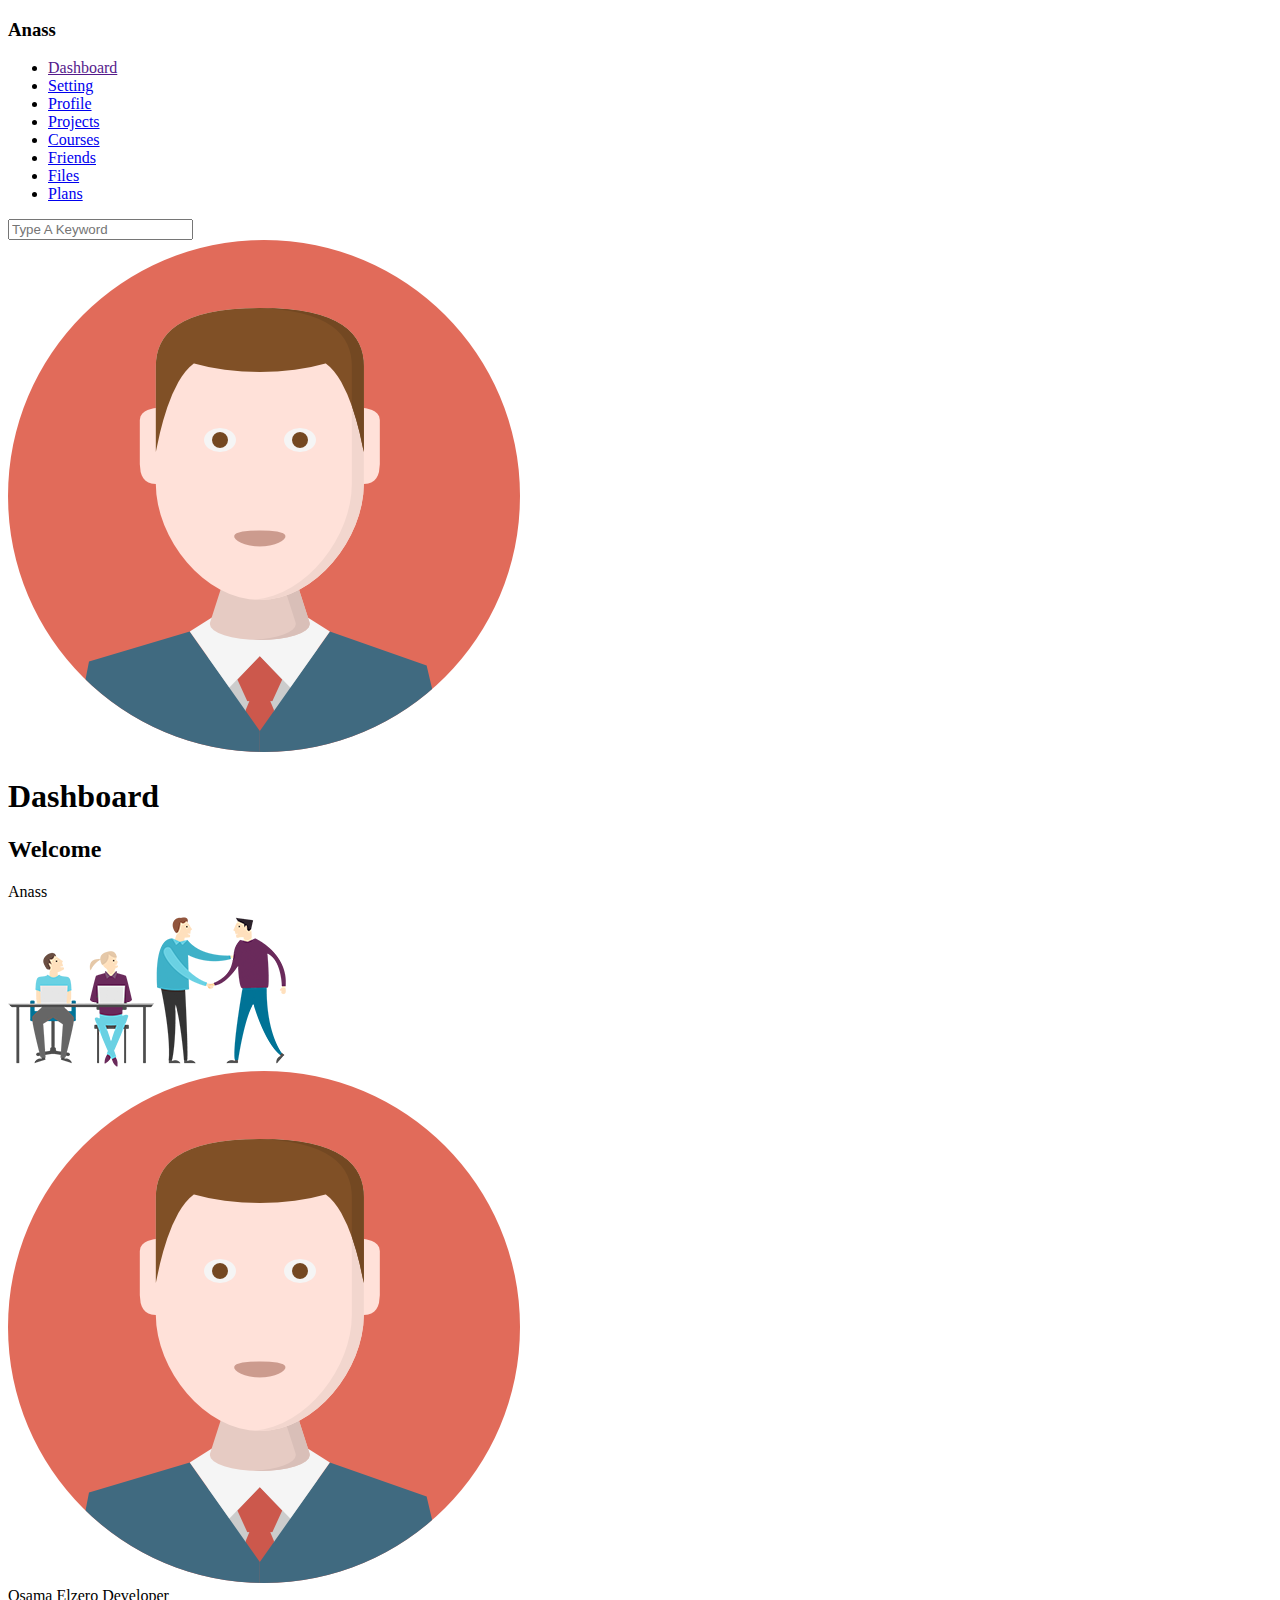
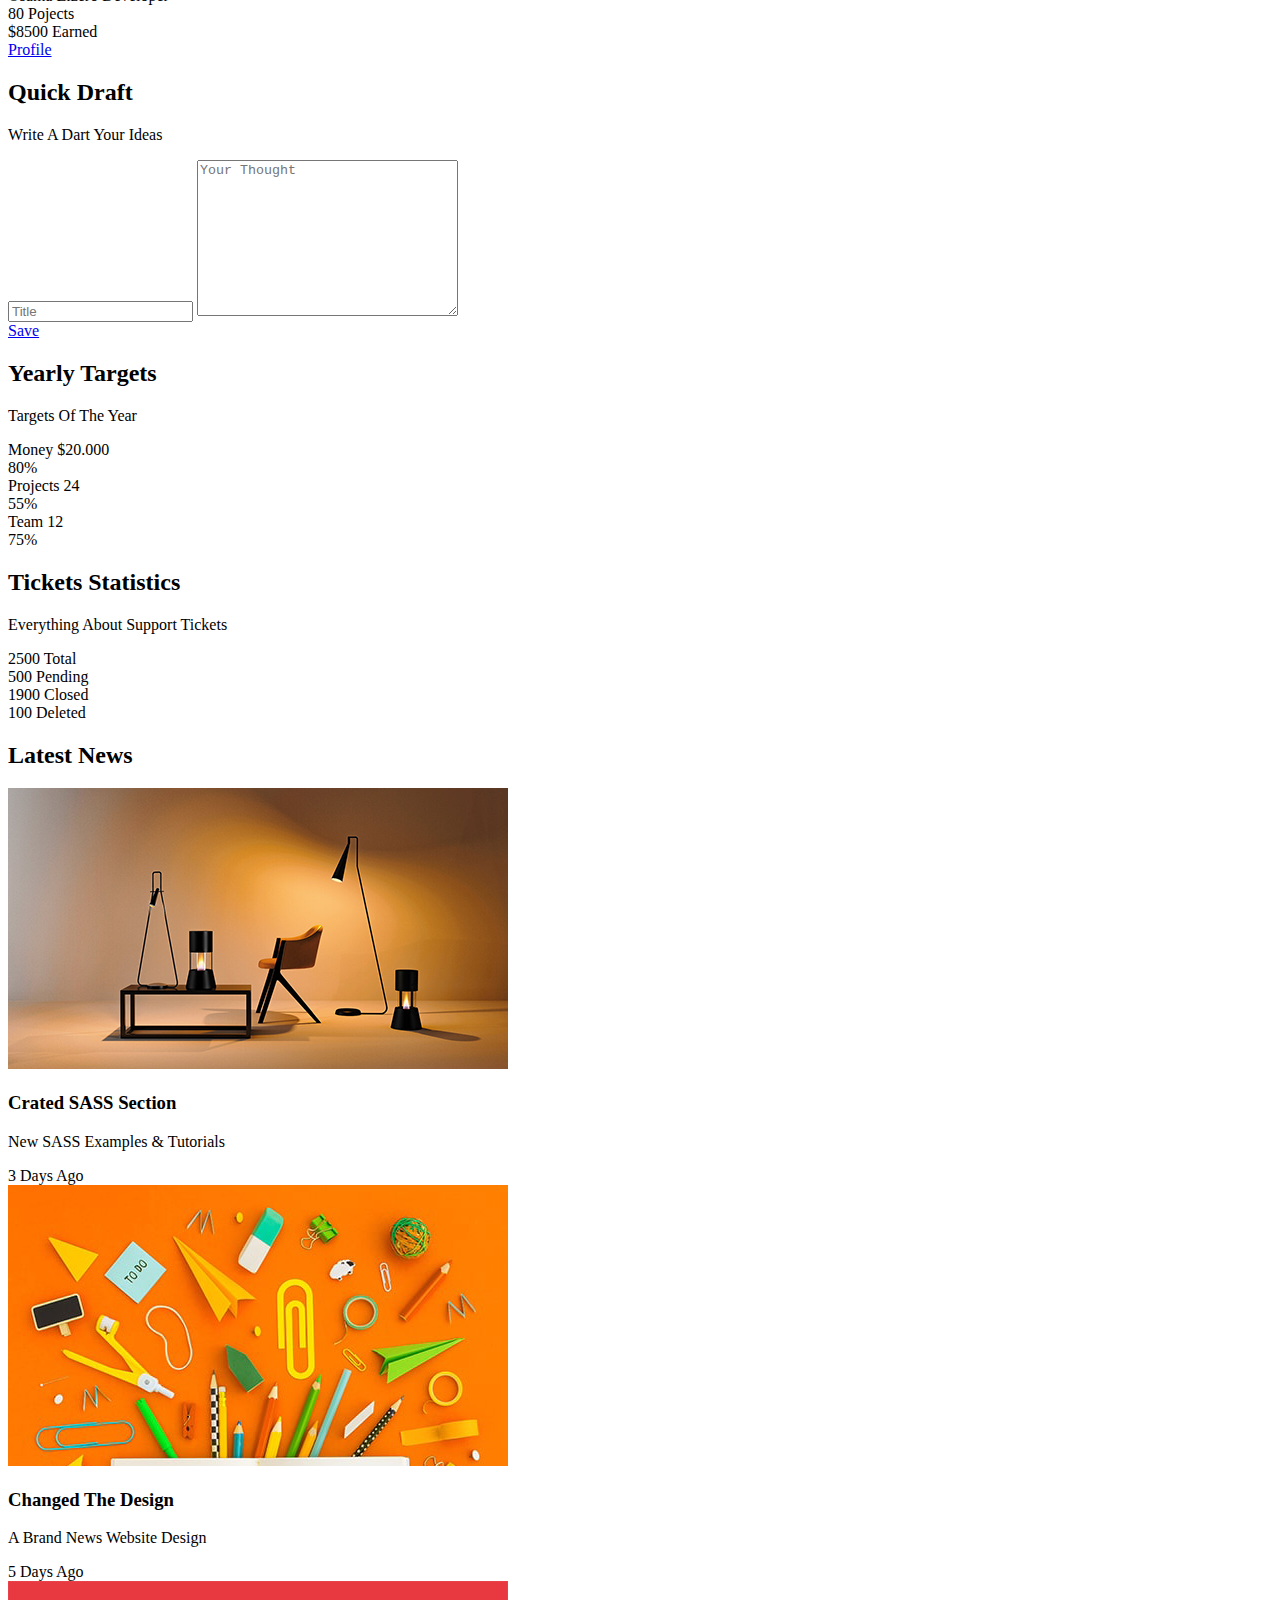
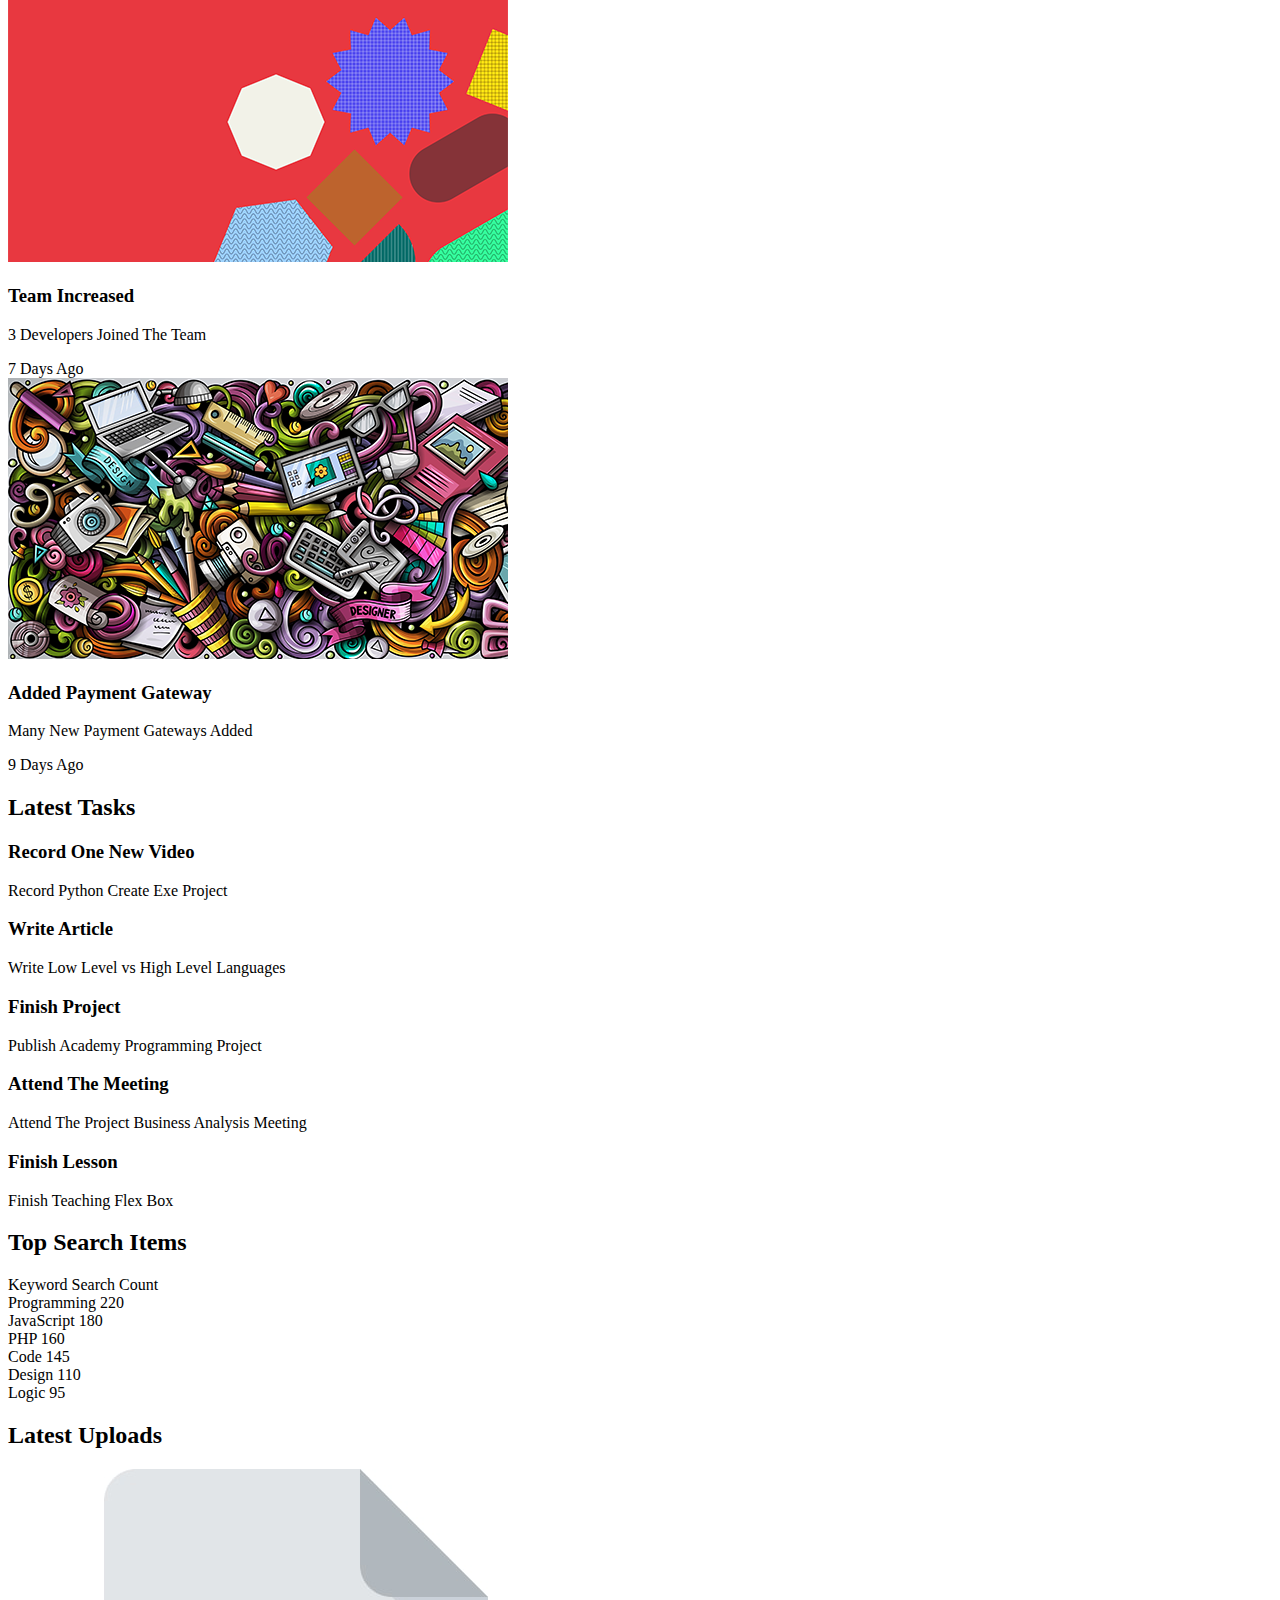
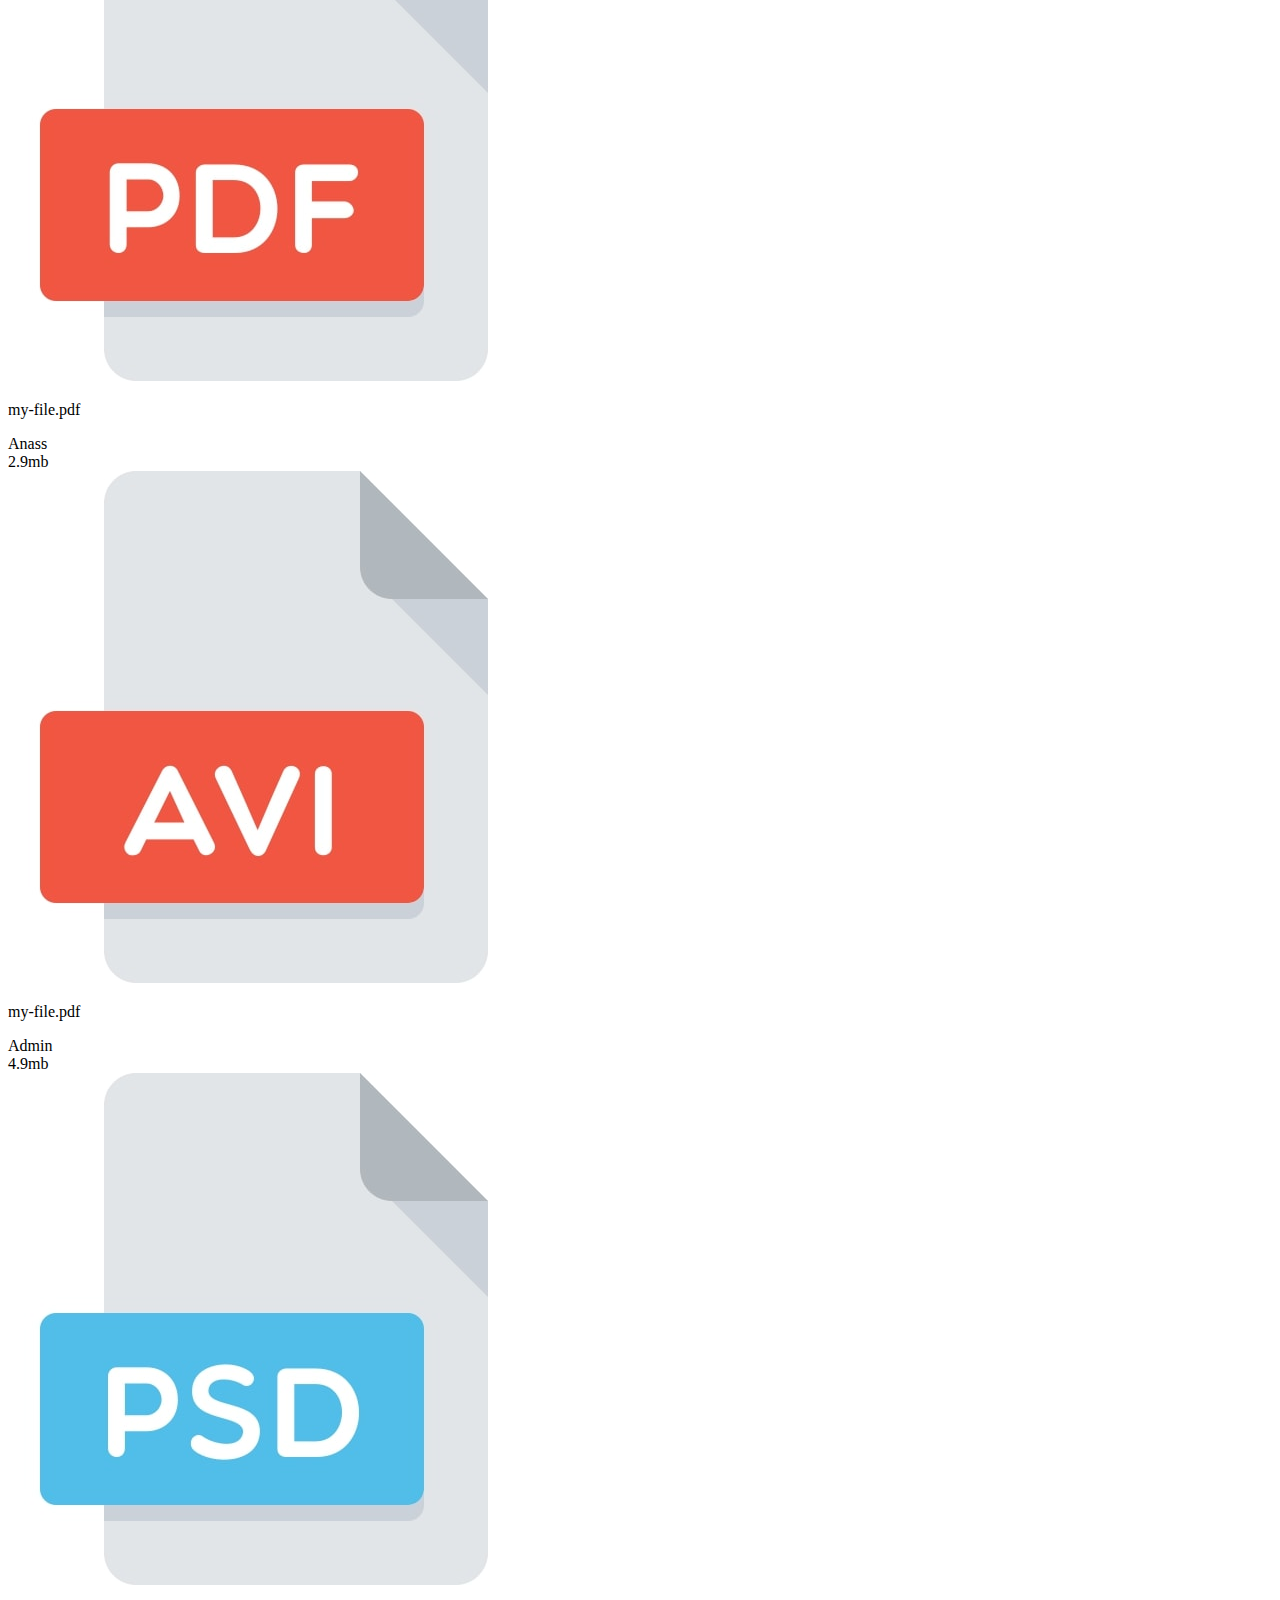
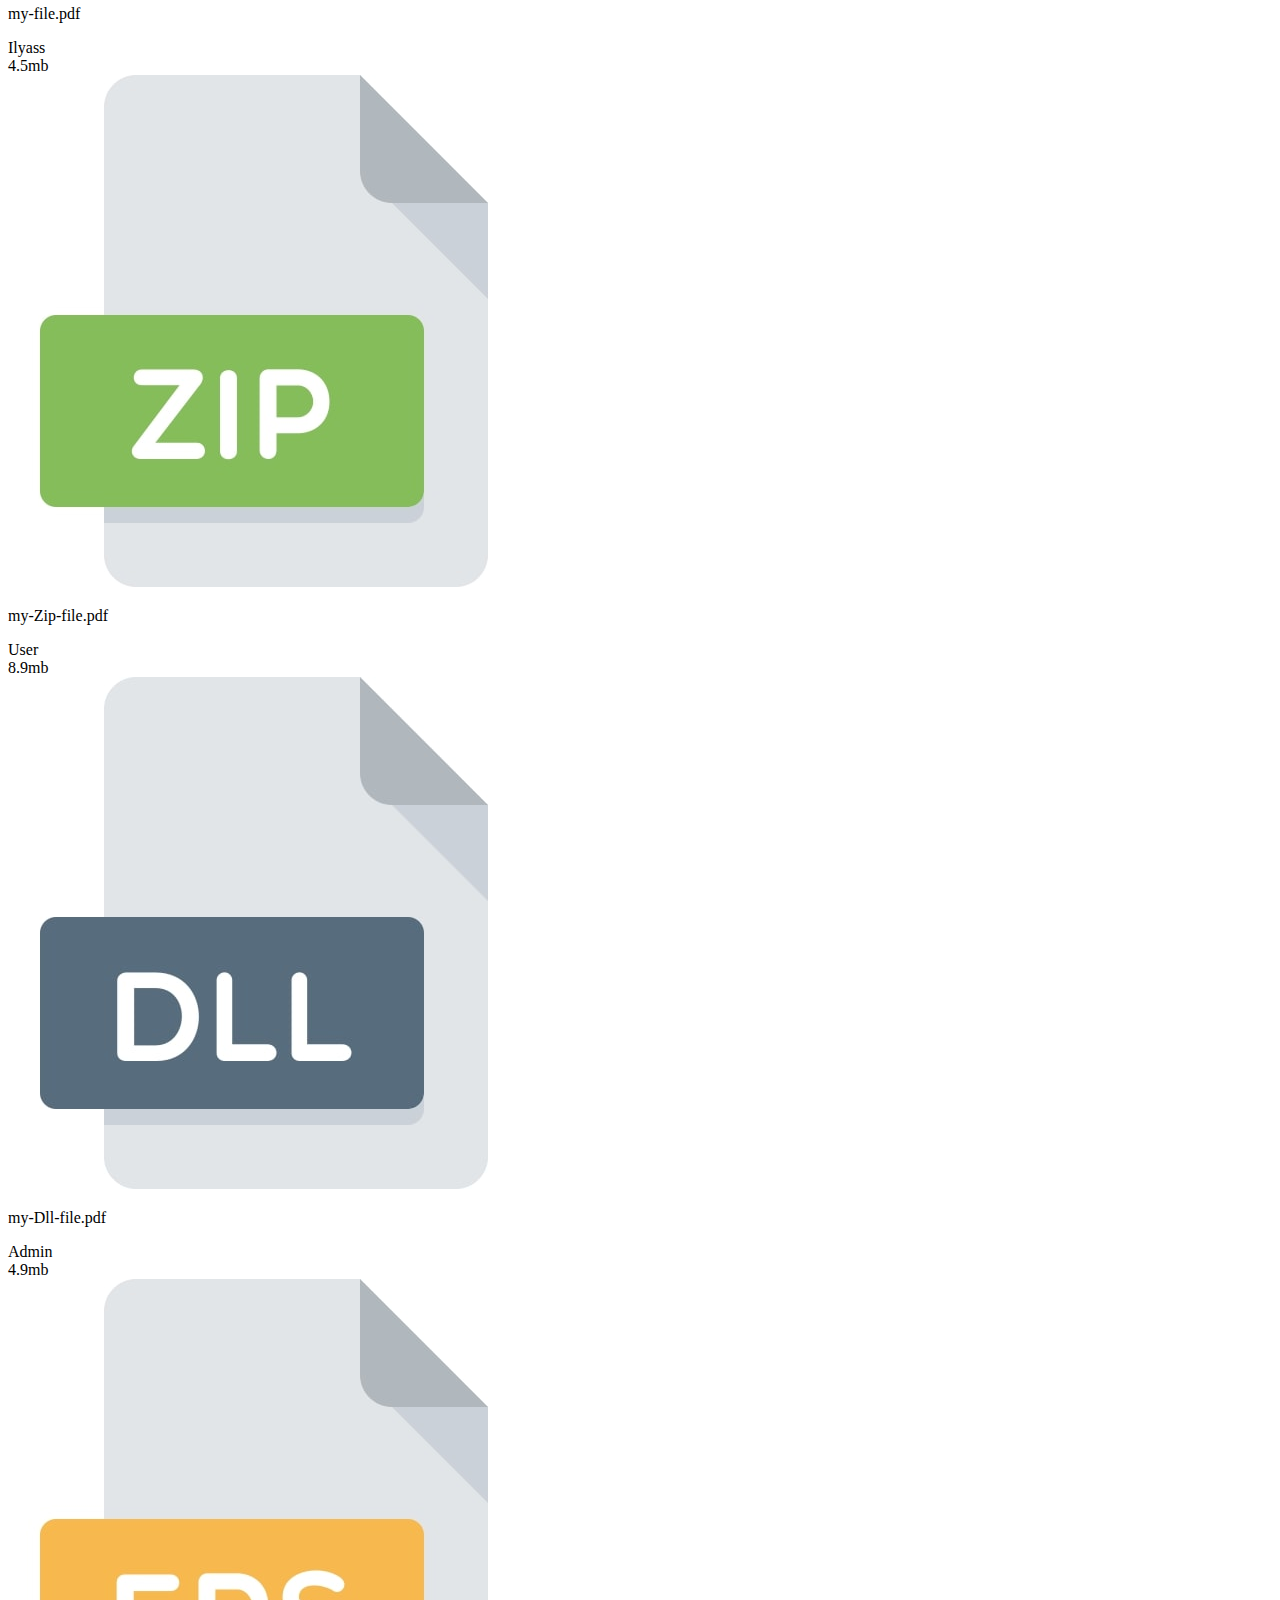
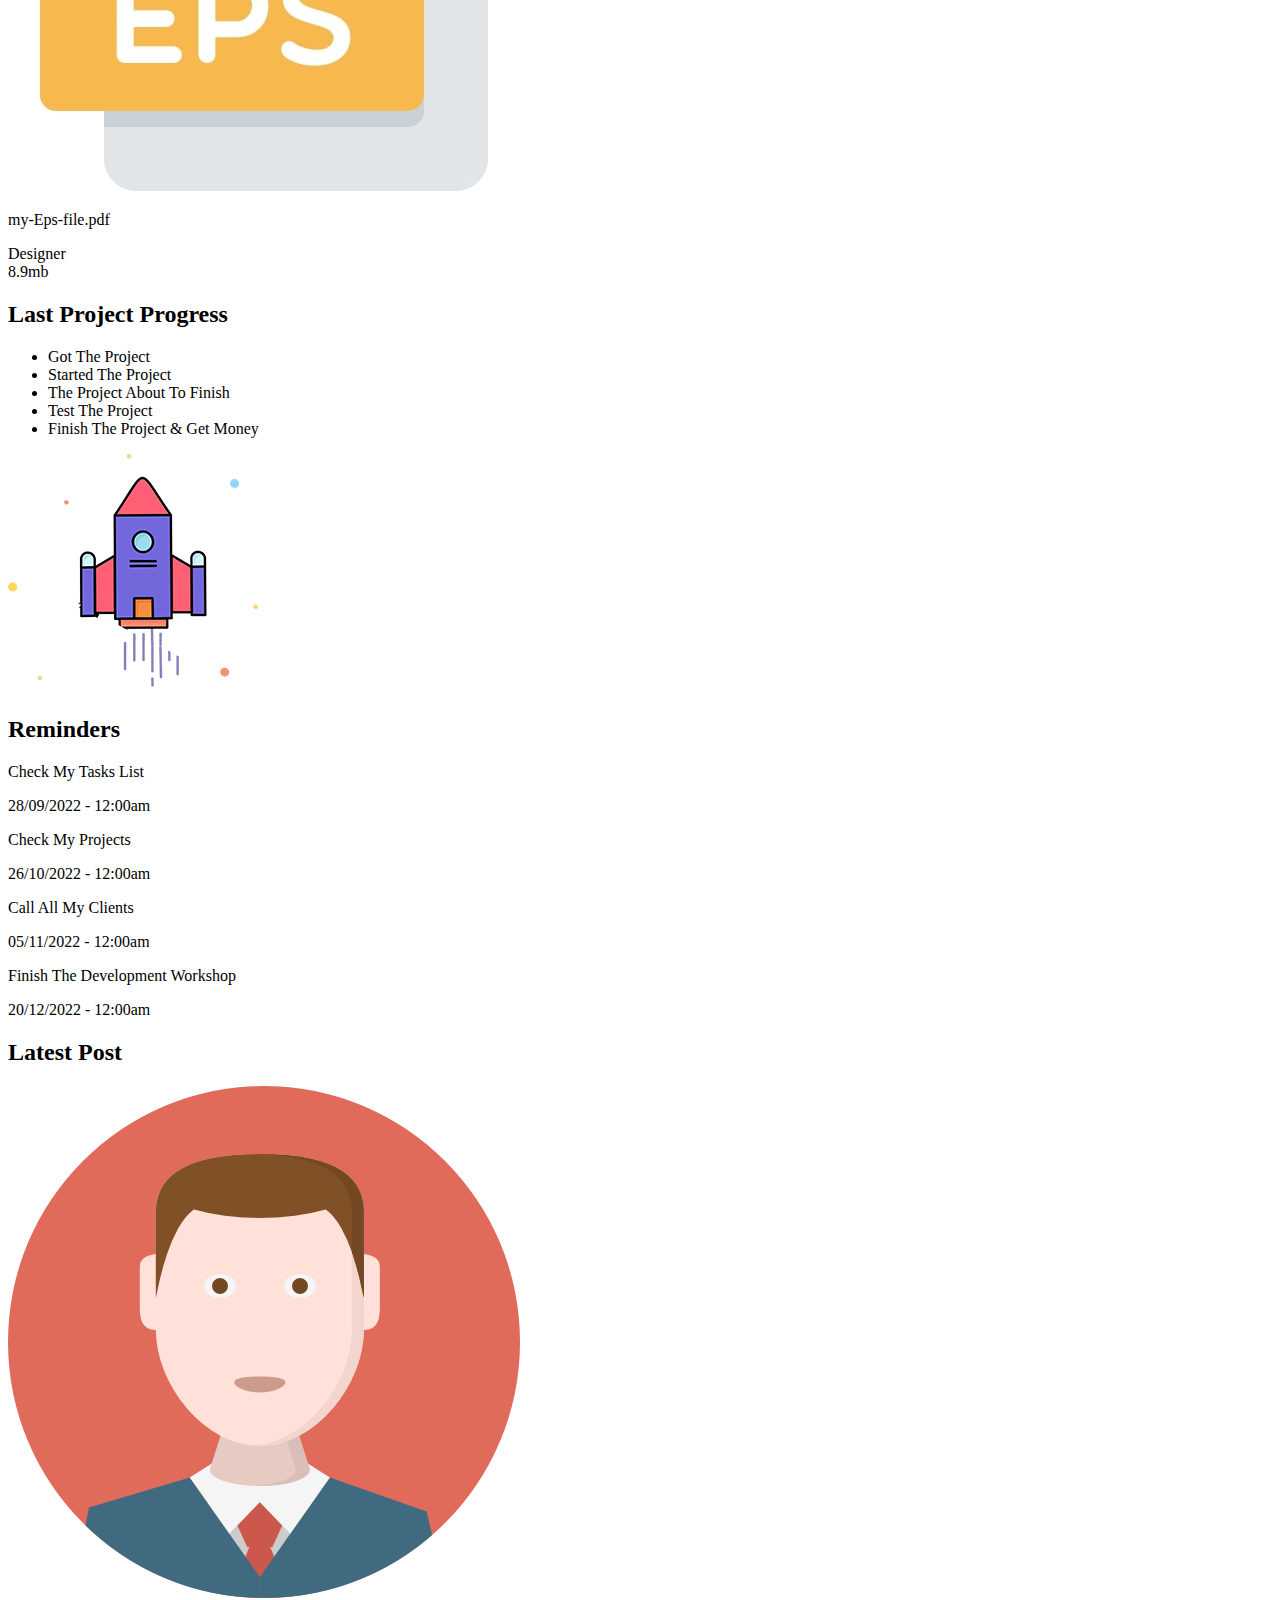
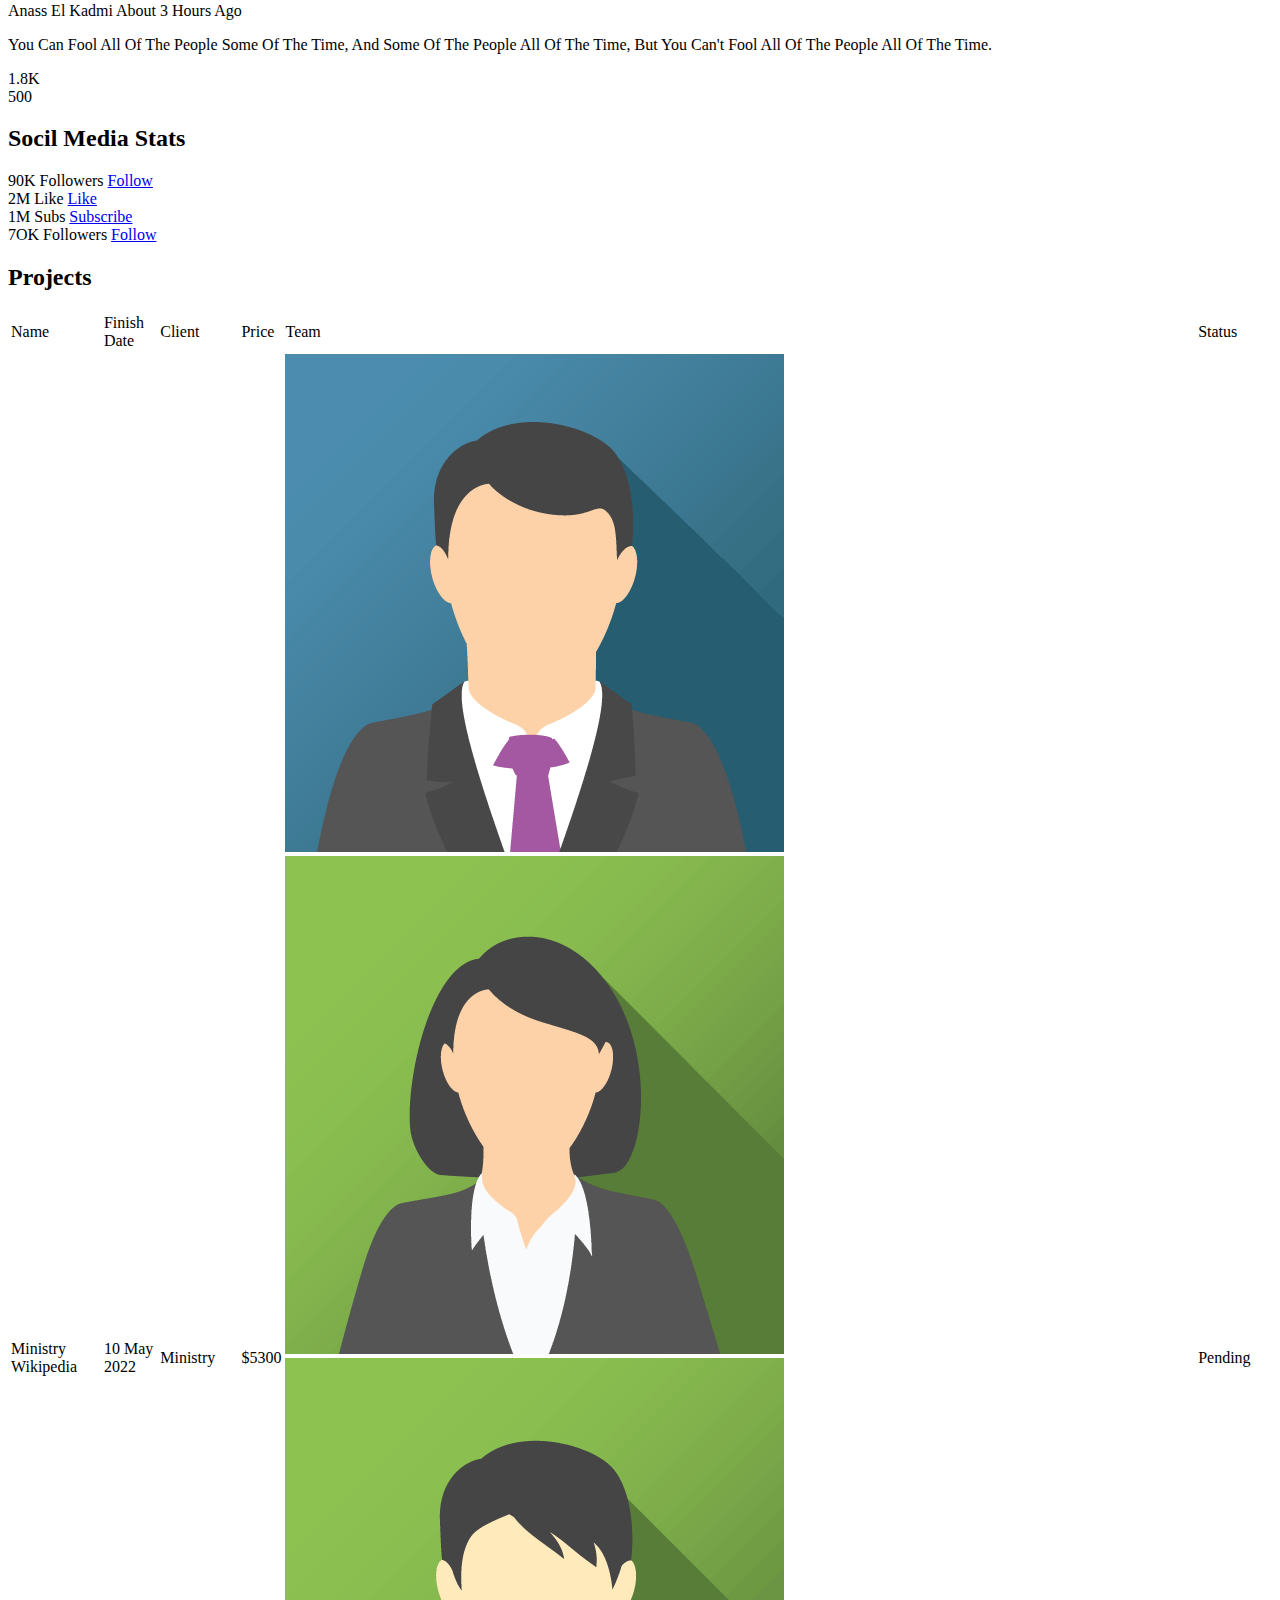
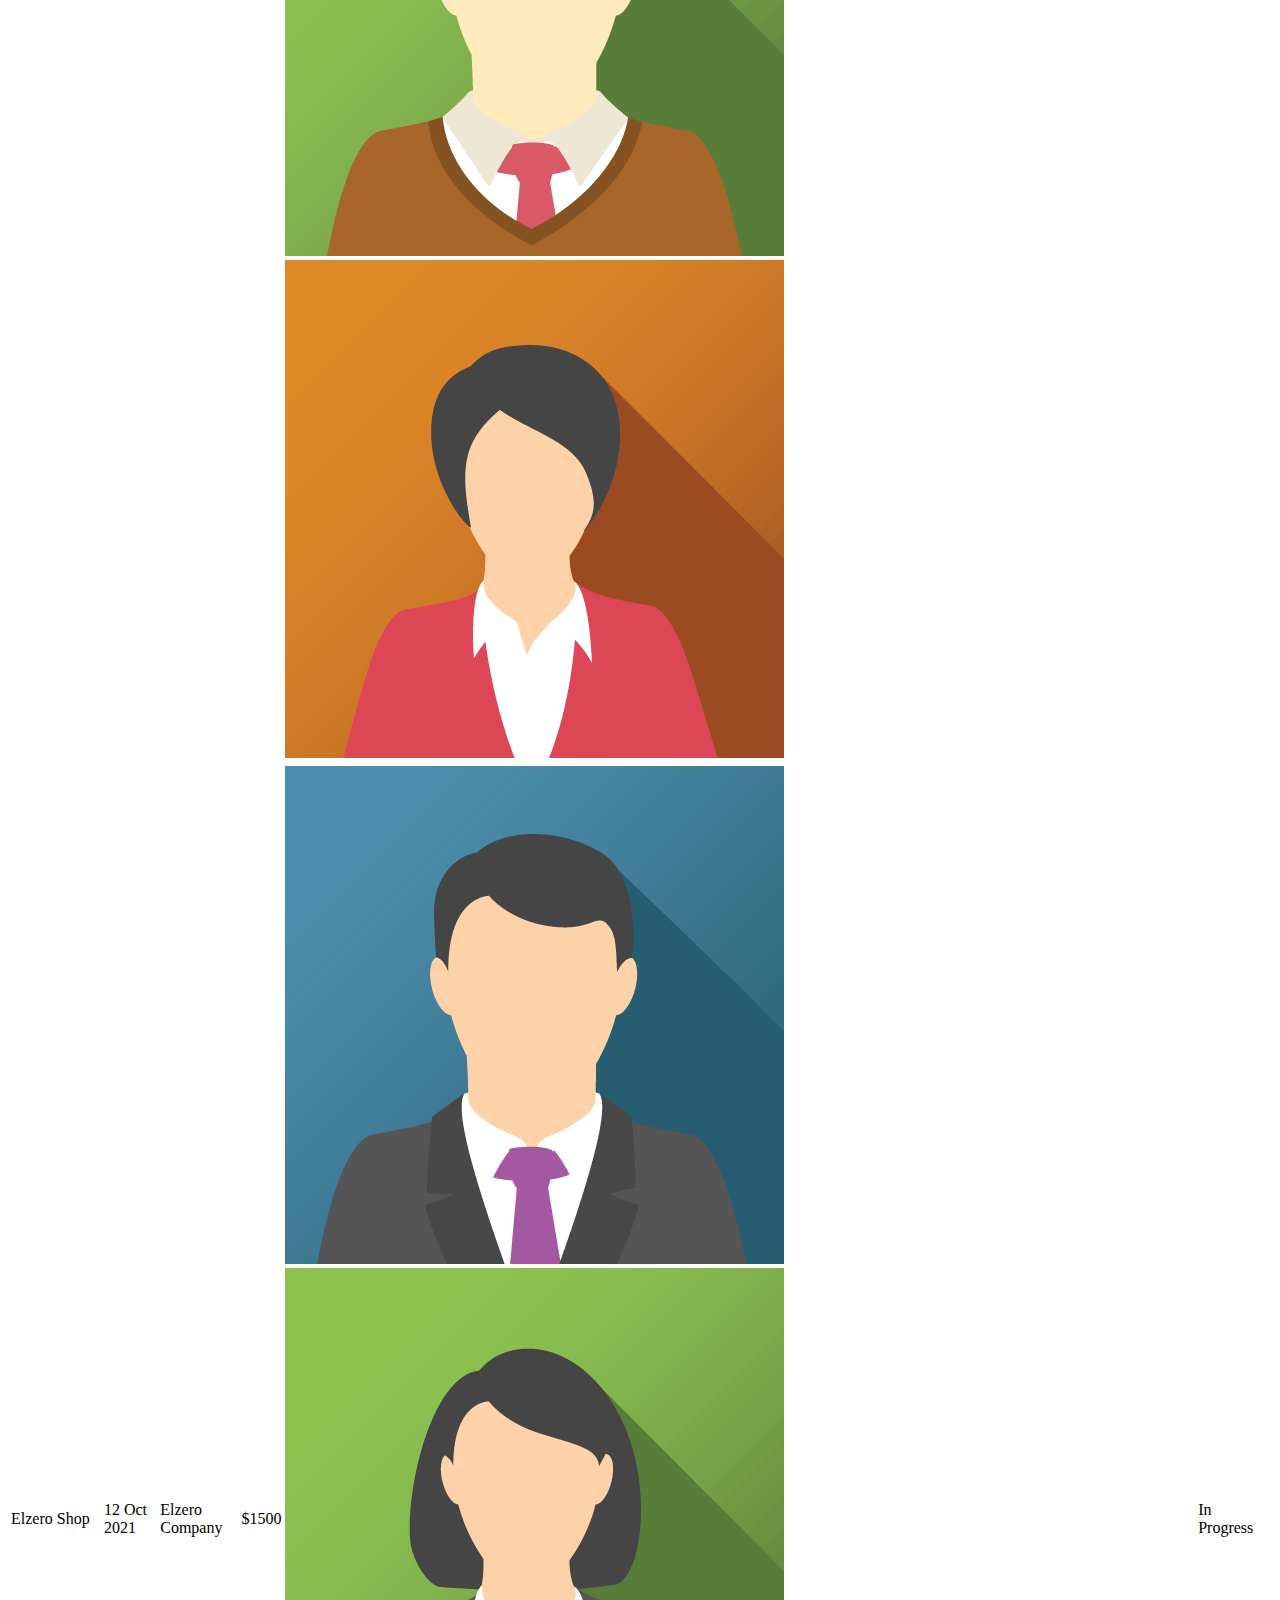
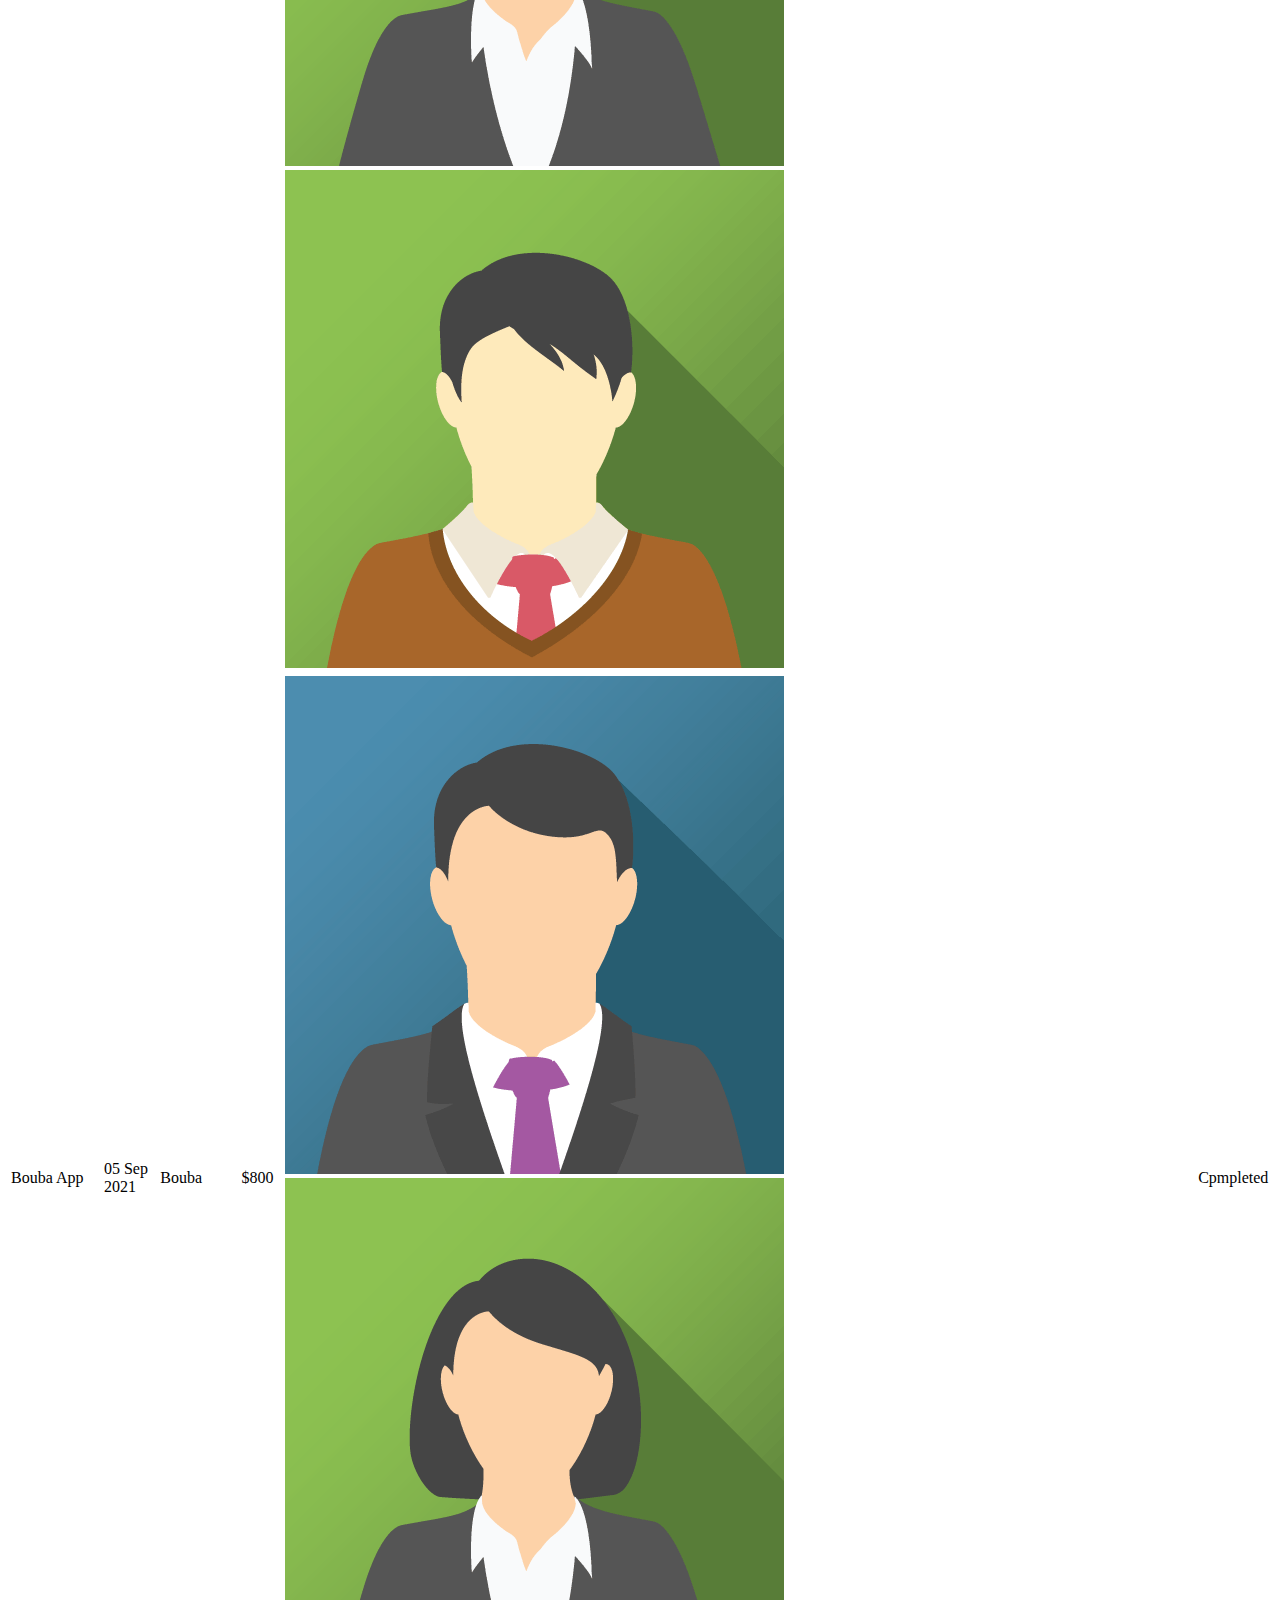
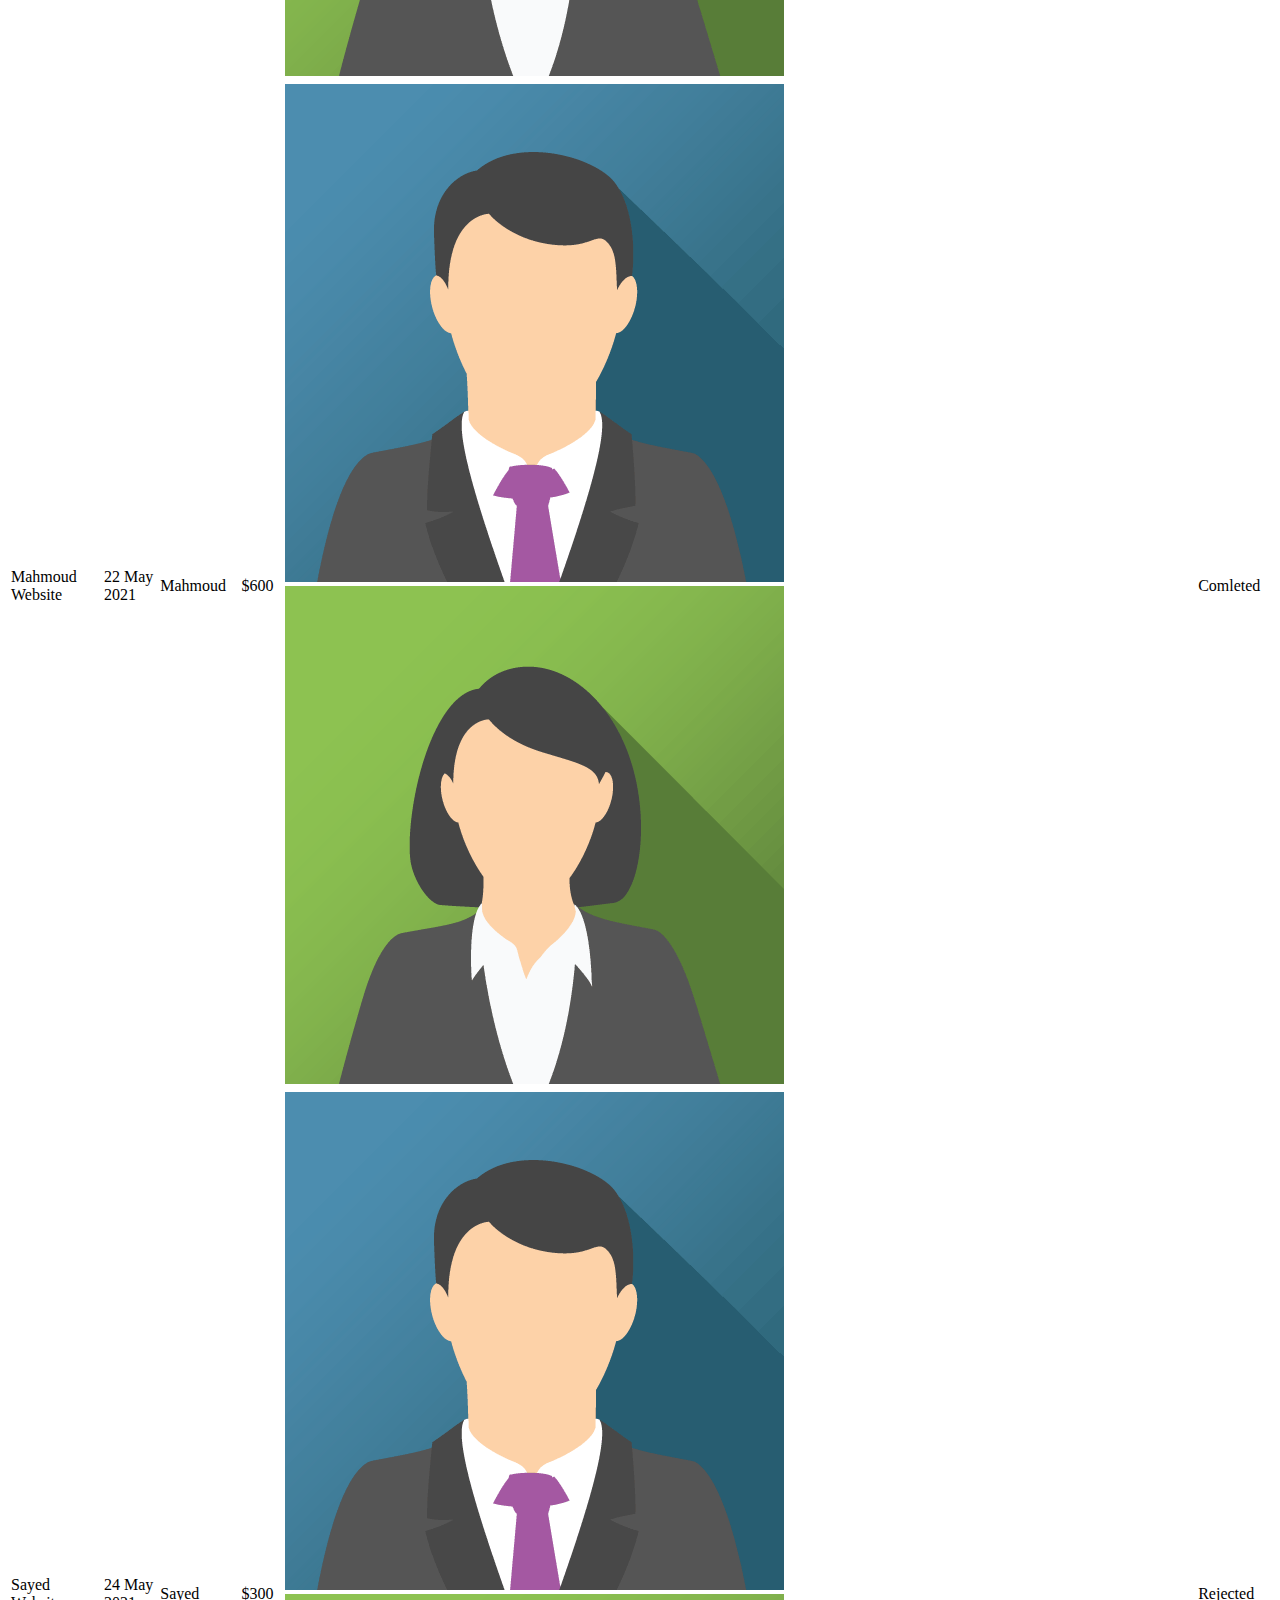
==== index.html @ 444aca98 "Add files via upload" ====
<!DOCTYPE html>
<html lang="en">
<head>
    <meta charset="UTF-8">
    <meta name="viewport" content="width=device-width, initial-scale=1.0">
    <link rel="stylesheet" href="master.css">
    <link rel="stylesheet" href="framework.css">
    <link rel="stylesheet" href="all.min.css"> 
     <!-- Google Fonts -->
     <link rel="preconnect" href="https://fonts.googleapis.com" />
     <link rel="preconnect" href="https://fonts.gstatic.com" crossorigin />
     <link href="https://fonts.googleapis.com/css2?family=Cairo:wght@300;400;700&#038;display=swap" rel="stylesheet" />
    <title>Dashboard</title>
</head>
<body>
  <div class="page">
    <div class="sidebar">
        <h3>Anass</h3>
        <ul>
            <li>
                <a class="active" href="">
                    <i class="  fa-regular fa-chart-bar fa-fw"></i>
                    <span>Dashboard</span>
                </a>
            </li>
            <li> 
                <a href="setting.html"><i class="fa-solid fa-gear fa-fw"></i>
                    <SPan>Setting</SPan>
                </a>
            </li>
            <li>
                <a href="profile.html">
                    <i class="fa-regular fa-user fa-fw"></i>
                    <span>Profile</span>
                </a></li>
            <li>
                <a href="projects.html">
                    <i class="fa-solid fa-diagram-project fa-fw"></i>
                    <span>Projects</span>
                </a></li>
            <li>
                <a href="courses.html">
                    <i class="fa-solid fa-graduation-cap fa-fw"></i>
                    <span>Courses</span>
                </a></li>
            <li>
                <a href="friends.html">
                    <i class="fa-regular fa-circle-user fa-fw"></i>
                    <span>Friends</span>
                </a></li>
            <li>
                <a href="files.html">
                    <i class="fa-regular fa-file fa-fw"></i>
                    <span>Files</span>
                </a></li>
            <li>
                <a href="plans.html">
                    <i class="fa-regular fa-credit-card fa-fw"></i>
                    <span>Plans</span>
                </a></li>
        </ul>
    </div>
    <div class="content">
        <!-- start head -->
        <div class="head">
        <div class="searchs ">
            <i class="fa-solid fa-magnifying-glass"></i>            <input type="text" placeholder="Type A Keyword" name="" id="">
        </div>
          <div class="icons">
            <span class="notification">
                <i class="fa-regular fa-bell"></i>  
            </span>
          
                <img src="/image/avatar.png" alt="">
          </div>
            </div>
        <!-- end head -->
        <h1>Dashboard</h1>
        <div class="wrapper">
            <!-- start welcome -->
            <div class="welcome">
                <div class="intro">
                    <div class="wc">
                        <h2>Welcome</h2>
                        <p>Anass</p>
                    </div>
                    <img src="../image/welcome.png" alt="">
                </div>
                <img class="ava" src="../image/avatar.png" alt="">
                <div class="body">
                    <div>Osama Elzero 
                        <span>Developer</span>
                     </div>
                     <div>80 
                        <span>Pojects</span>
                     </div>
                     <div>$8500
                        <span>Earned</span>
                     </div>
                </div>
                <a href="#">Profile</a>
            </div>
            <!-- end welcome -->
            <!-- start quick draft -->
              <div class="quick"> 
                <h2>Quick Draft</h2>
                <p>Write A  Dart Your Ideas</p>
                <form>
                    <input type="text" placeholder="Title">
                    <textarea name="" id="" cols="30" rows="10" placeholder="Your Thought"></textarea>
                </form>
                <a href="#">Save</a>
           </div>
            <!-- end quick draft -->
            <!-- start yearly target -->
             <div class="yearly">
                <h2>Yearly Targets</h2>
                <p>Targets Of The Year</p>
                <div class="target">
                    <div class="icon one">
                        <i class="fa-solid fa-dollar-sign fa-lg c-blue"></i>
                    </div>
                    <div class="details">
                        <span class="un">Money</span>
                        <span class="d">$20.000</span>
                        <div class="progress blue">
                         <span style="width:80%;">
                            <span class="ei">80%</span>
                         </span>
                        </div>
                    </div>
                </div>
                <div class="target">
                    <div class="icon two">
                        <i class="fa-solid fa-code fa-lg c-orange"></i>                    </div>
                    <div class="details">
                        <span class="un">Projects</span>
                        <span class="d"> 24</span>
                        <div class="progress orange">
                         <span  style="width:55%;">
                            <span class="ei">55%</span>
                         </span>
                        </div>
                    </div>
                </div>
                <div class="target">
                    <div class="icon three">
                        <i class="fa-solid fa-user fa-lg c-green"></i></div>
                    <div class="details">
                        <span class="un">Team</span>
                        <span class="d">12</span>
                        <div class="progress green">
                         <span style="width:75%;">
                            <span class="ei">75%</span>
                         </span>
                        </div>
                    </div>
                
                </div>
            </div>
                <!-- end quick draft -->
            <!-- start staistic -->
             <div class="statistics">
                <h2>Tickets Statistics</h2>
                <p>Everything About Support Tickets</p>
                <div class="container">
                    <div class="box">
                        <i class="fa-regular fa-rectangle-list fa-2x mb-10 c-orange"></i>
                        <span>2500</span>
                        Total
                    </div>
                    <div class="box">
                        <i class="fa-solid fa-spinner fa-2x mb-10 c-blue"></i>
                         <span>500</span>
                        Pending
                    </div>
                    <div class="box">
                        <i class="fa-regular fa-circle-check fa-2x mb-10 c-green"></i>                        
                         <span>1900</span>
                        Closed
                    </div> 
                    <div class="box">
                        <i class="fa-regular fa-rectangle-xmark fa-2x mb-10 c-red"></i>
                         <span>100</span>
                        Deleted
                    </div>              
                 </div>
            </div>
            <!-- end staistic -->
             <div class="news">
             <h2>Latest News</h2>
             <div class="row">
                <img src="../image/news-01.png" alt="">
                <div class="info">
                    <h3>Crated SASS Section</h3>
                    <p>New SASS Examples & Tutorials</p>
                </div>
                <div class="days">
                    3 Days Ago
                </div>
             </div>
             <div class="row">
                <img src="../image/news-02.png" alt="">
                <div class="info">
                    <h3>Changed  The Design</h3>
                    <p>A Brand News Website Design</p>
                </div>
                <div class="days">
                    5 Days Ago
                </div>
             </div>
             <div class="row">
                <img src="../image/news-03.png" alt="">
                <div class="info">
                    <h3>Team Increased</h3>
                    <p>3 Developers Joined The Team</p>
                </div>
                <div class="days">
                    7 Days Ago
                </div>
             </div>
             <div class="row">
                <img src="../image/news-04.png" alt="">
                <div class="info">
                    <h3>Added Payment Gateway</h3>
                    <p>Many New Payment Gateways Added</p>
                </div>
                <div class="days">
                    9 Days Ago
                </div>
             </div>
            </div> 
            <div class="tasks">
                <h2>Latest Tasks</h2>
                <div class="task">
                    <div class="info">
                        <h3>Record One New Video</h3>
                        <p>Record Python Create Exe Project</p>
                    </div>
                    <i class="fa-regular fa-trash-can delete"></i>
                </div>
                <div class="task">
                    <div class="info">
                        <h3>Write Article</h3>
                        <p>Write Low Level vs High Level Languages</p>
                    </div>
                    <i class="fa-regular fa-trash-can delete"></i>
                </div>
                <div class="task">
                    <div class="info">
                        <h3>Finish Project</h3>
                        <p>Publish Academy Programming Project</p>
                    </div>
                    <i class="fa-regular fa-trash-can delete"></i>
                </div>
                <div class="task done">
                    <div class="info">
                        <h3>Attend The Meeting  </h3>
                        <p>Attend The Project Business Analysis Meeting</p>
                    </div>
                    <i class="fa-regular fa-trash-can delete"></i>
                </div>
                <div class="task">
                    <div class="info">
                        <h3>Finish Lesson</h3>
                        <p>Finish Teaching Flex Box</p>
                    </div>
                    <i class="fa-regular fa-trash-can delete"></i>
                </div>
            </div>  
            <div class="search">
                <h2>Top Search Items</h2>
                <div class="itme  key">
                     <span>Keyword</span>
                     <span>Search Count</span>
                </div>
                <div class="itme  ">
                    <span>Programming</span>
                    <span class="number">220 </span>
               </div>
               <div class="itme  ">
                <span>JavaScript</span>
                <span class="number">180 </span>
            </div>
              <div class="itme  ">
                <span>PHP</span>
                <span class="number">160 </span>
            </div>
       <div class="itme  ">
        <span>Code</span>
        <span class="number">145 </span>
   </div>
   <div class="itme  ">
    <span>Design</span>
    <span class="number">110</span>
</div>
<div class="itme  ">
    <span>Logic</span>
    <span class="number">95</span>
</div>
            </div> 
            <div class="uploads">
                <h2>Latest Uploads</h2>
                <div class="child">
                    <div class="info">
                        <img src="../image/pdf.jpg" alt="">
                        <div class="details">
                            <p>my-file.pdf</p>
                            <span>Anass</span>
                        </div>
                    </div>
                    <div class="mb">
                        <span>2.9mb</span>
                    </div>
                </div>
                <div class="child">
                    <div class="info">
                        <img src="../image/avi.jpg" alt="">
                        <div class="details">
                            <p>my-file.pdf</p>
                            <span>Admin</span>
                        </div>
                    </div>
                    <div class="mb">
                        <span>4.9mb</span>
                    </div>
                </div>
                <div class="child">
                    <div class="info">
                        <img src="../image/psd.jpg" alt="">
                        <div class="details">
                            <p>my-file.pdf</p>
                            <span>Ilyass</span>
                        </div>
                    </div>
                    <div class="mb">
                        <span>4.5mb</span>
                    </div>
                </div>
                <div class="child">
                    <div class="info">
                        <img src="../image/zip.jpg" alt="">
                        <div class="details">
                            <p>my-Zip-file.pdf</p>
                            <span>User</span>
                        </div>
                    </div>
                    <div class="mb">
                        <span>8.9mb</span>
                    </div>
                </div>
                <div class="child">
                    <div class="info">
                        <img src="../image/dll.jpg" alt="">
                        <div class="details">
                            <p>my-Dll-file.pdf</p>
                            <span>Admin</span>
                        </div>
                    </div>
                    <div class="mb">
                        <span>4.9mb</span>
                    </div>
                </div>
                <div class="child">
                    <div class="info">
                        <img src="../image/eps.jpg" alt="">
                        <div class="details">
                            <p>my-Eps-file.pdf</p>
                            <span>Designer</span>
                        </div>
                    </div>
                    <div class="mb">
                        <span>8.9mb</span>
                    </div>
                </div>
            </div>
            <div class="projectpro">
                <h2>Last Project Progress</h2>
                <ul>
                    <li>Got  The Project</li>
                    <li>Started The Project</li>
                    <li>The  Project About To Finish</li>
                    <li class="on-off">Test The Project</li>
                    <li>Finish The Project & Get Money</li>
                </ul>
                <img src="../image/project.png" alt="">
            </div>
            <div class="reminders">
                <h2>Reminders</h2>
                <div class="row  one">
                    <span class="ff"></span>
                    <div class="inf">
                        <p>Check My Tasks List</p>
                        <span>28/09/2022 - 12:00am</span>
                    </div>
                </div>
                <div class="row two">
                    <span  class="ff"></span>
                    <div class="inf">
                        <p>Check My Projects</p>
                        <span>26/10/2022 - 12:00am</span>
                    </div>
                </div>
                <div class="row three">
                    <span  class="ff"></span>
                    <div class="inf">
                        <p>Call All My Clients</p>
                        <span>05/11/2022 - 12:00am</span>
                    </div>
                </div>
                <div class="row four">
                    <span  class="ff"></span>
                    <div class="inf">
                        <p>Finish The Development Workshop</p>
                        <span>20/12/2022 - 12:00am</span>
                    </div>
                </div>
            </div>
            <div class="post">
                <h2>Latest Post</h2>
                <div class="itro">
                    <img src="../image/avatar.png" alt="">
                    <div class="details">
                        <span class="dd">Anass El Kadmi</span>
                        <span>About 3 Hours Ago</span>
                    </div>
                </div>
                <div class="body">
                    <p>You Can Fool All Of The People Some Of The Time, And Some Of The People All Of The Time, But You Can't Fool All Of The People All Of The Time.</p>
                </div>
                <div class="foot">
                    <div class="like">
                        <i class="fa-regular fa-heart"></i>
                        <span>1.8K</span>
                    </div>
                    <div class="comnt">
                        <i class="fa-regular fa-comments"></i>
                        <span>500</span>
                    </div>
                </div>
            </div>
            <div class="social">
                <h2>Socil Media Stats</h2>
                <div class="box one">            
                    <i class="fa-brands fa-twitter fa-2x "></i> 
       
                        <span>90K Followers</span> 
                    <a href="#">Follow</a> 
                    </div>
                    <div class="box two">
                        <i class="fa-brands fa-facebook-f fa-2x "></i>
                         <span>2M Like</span>
                        <a href="#">Like</a>
                    </div>
                    <div class="box three">
                        <i class="fa-brands fa-youtube fa-2x "></i>
                        <span>1M Subs</span>
                        <a href="#">Subscribe</a>
                    </div>
                    <div class="box four">
                        <i class="fa-brands fa-linkedin fa-2x "></i>
                        <span>7OK Followers </span>
                        <a href="#">Follow</a>
                    </div>
            </div>
        </div>
        <div class="project">
            <h2>Projects</h2>
            <div class="table"> 
                <table>             
                    <thead>
                      <tr>
                        <td>Name</td>
                        <td>Finish Date</td>
                        <td>Client</td>
                        <td>Price</td>
                        <td>Team</td>
                        <td>Status</td>
                      </tr>
                    </thead>
                    <tbody>
                        <tr class="one">
                            <td>Ministry Wikipedia</td>
                            <td>10 May 2022</td>
                            <td>Ministry</td>
                            <td>$5300</td>
                            <td>
                                <img src="../image/team-01.png" alt="">
                                <img src="../image/team-02.png" alt="">
                                <img src="../image/team-03.png" alt="">
                                 <img src="../image/team-04.png" alt="">
                            </td>
                            <td> <span>Pending</span></td>
                        </tr>
                        <tr  class="two">
                            <td>Elzero Shop	</td>
                            <td>12 Oct 2021</td>
                            <td>Elzero Company</td>
                            <td>$1500</td>
                            <td>
                                <img src="../image/team-01.png" alt="">
                                <img src="../image/team-02.png" alt="">
                                <img src="../image/team-03.png" alt="">
                            </td>
                            <td><span>In Progress</span></td>
                        </tr>
                        <tr class="three">
                            <td>Bouba App	</td>
                            <td>05 Sep 2021</td>
                            <td>Bouba</td>
                            <td>$800</td>
                            <td>
                                <img src="../image/team-01.png" alt="">
                                <img src="../image/team-02.png" alt="">
                            </td>
                            <td><span>Cpmpleted</span></td>
                        </tr>
                        <tr class="four">
                            <td>Mahmoud Website</td>
                            <td>22 May 2021</td>
                            <td>Mahmoud</td>
                            <td>$600</td>
                            <td>
                                <img src="../image/team-01.png" alt="">
                                 <img src="../image/team-02.png" alt="">
                            </td>
                            <td> <span>Comleted</span></td>
                        </tr>
                        <tr class="five">
                            <td>Sayed Website	</td>
                            <td>24 May 2021</td>
                            <td>Sayed</td>
                            <td>$300</td>
                            <td>
                                <img src="../image/team-01.png" alt="">
                                <img src="../image/team-02.png" alt="">
                            </td>
                            <td><span>Rejected</span></td>
                        </tr>
                        <tr class="six">
                            <td>Arena Application</td>
                            <td>01 Mar 2021</td>
                            <td>Arena Company</td>
                            <td>$2600</td>
                            <td>
                                <img src="../image/team-01.png" alt="">
                                <img src="../image/team-02.png" alt="">
                                <img src="../image/team-03.png" alt="">
                                <img src="../image/team-05.png" alt="">
                            </td>
                            <td><span>Completed</span></td>
                        </tr>
                    </tbody>
                </table>  
            </div>
        </div>
</div>
</div>
</body>
</html>
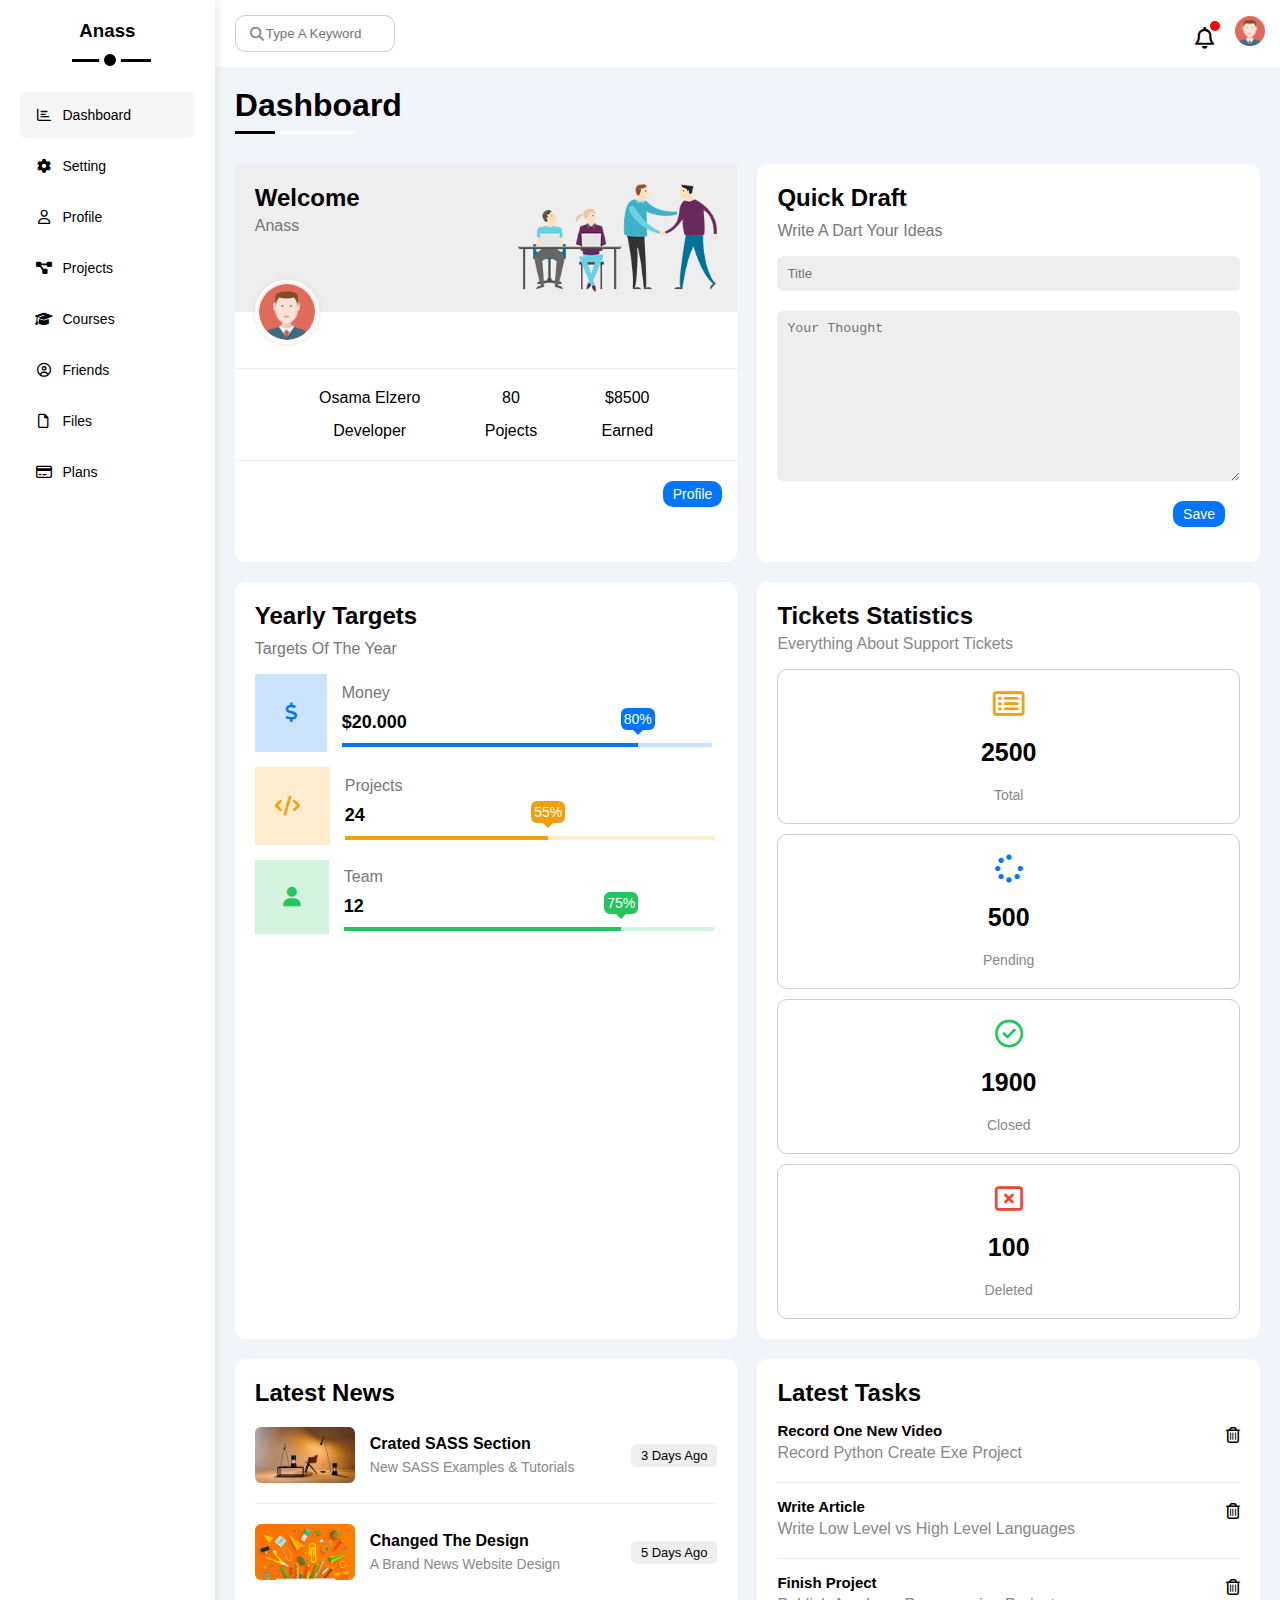
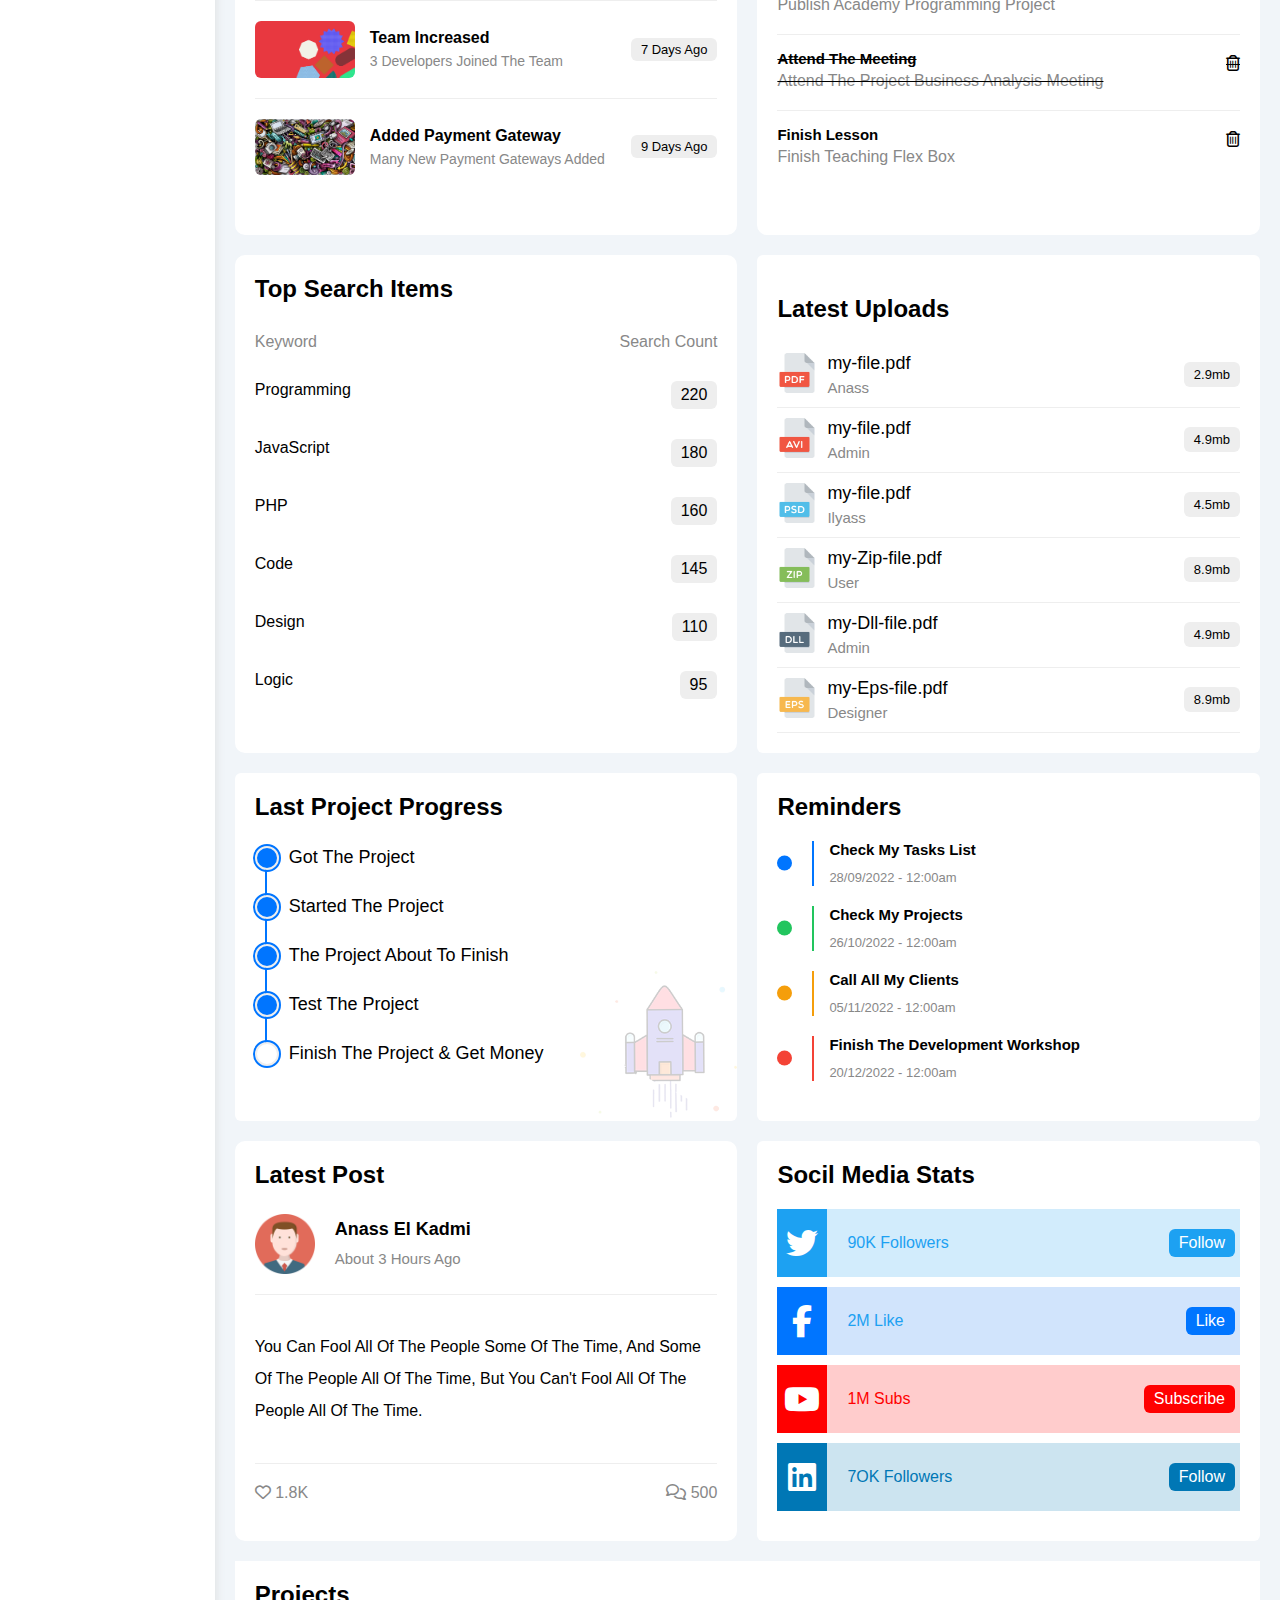
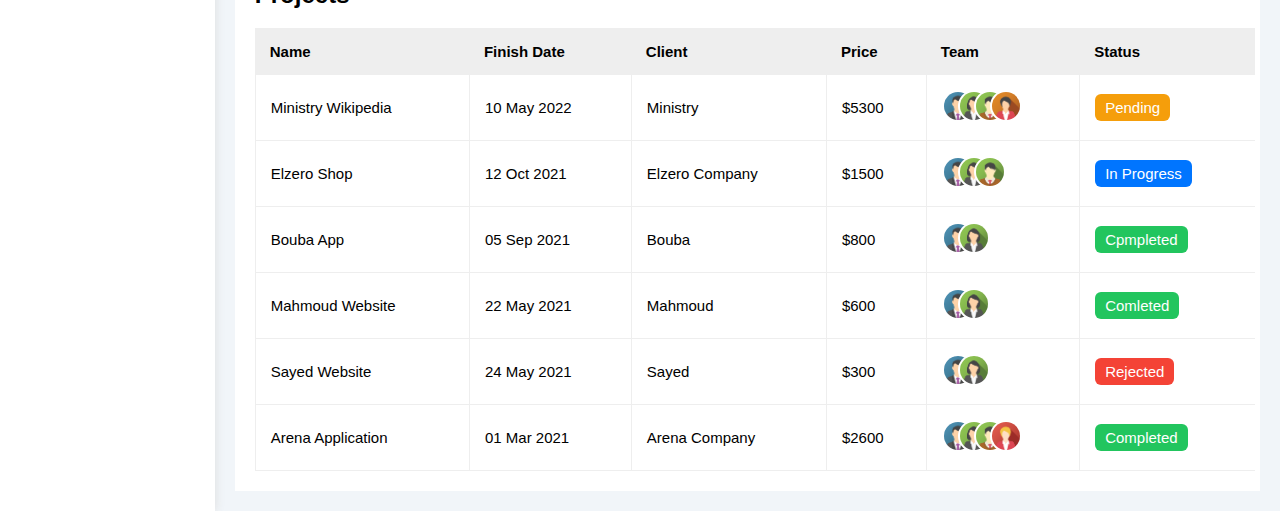
==== commit b664bba9: "Add files via upload" ====
--- a/index.html
+++ b/index.html
@@ -3,9 +3,8 @@
 <head>
     <meta charset="UTF-8">
     <meta name="viewport" content="width=device-width, initial-scale=1.0">
-    <link rel="stylesheet" href="master.css">
-    <link rel="stylesheet" href="framework.css">
-    <link rel="stylesheet" href="all.min.css"> 
+    <link rel="stylesheet" href="css/master.css">
+    <link rel="stylesheet" href="css/all.min.css"> 
      <!-- Google Fonts -->
      <link rel="preconnect" href="https://fonts.googleapis.com" />
      <link rel="preconnect" href="https://fonts.gstatic.com" crossorigin />
--- a/css/master.css
+++ b/css/master.css
@@ -0,0 +1,2065 @@
+:root {
+    --blue-color: #0075ff;
+    --blue-alt-color: #0d69d5;
+    --orange-color: #f59e0b;
+    --green-color: #22c55e;
+    --red-color: #f44336;
+    --grey-color: #888;
+  }
+  * {
+    box-sizing: border-box;
+  }
+  body {
+    font-family: "Open Sans", sans-serif;
+    margin: 0;
+  }
+  *:focus {
+    outline: none;
+  }
+  a {
+    text-decoration: none;
+  }
+  ul {
+    list-style: none;
+    padding: 0;
+  }
+  ::-webkit-scrollbar {
+    width: 15px;
+  }
+  ::-webkit-scrollbar-track {
+    background-color: white;
+  }
+  ::-webkit-scrollbar-thumb {
+    background-color: var(--blue-color);
+  }
+  ::-webkit-scrollbar-thumb:hover {
+    background-color: var(--blue-alt-color);
+  }
+.page{
+    display: flex;
+    background-color: #f1f5f9;
+    min-height: 100vh;
+}
+.page .sidebar{
+width: 250px;
+box-shadow: 0 0 10px #ddd;
+background-color: white;
+z-index: 1;
+padding: 20px;
+position: relative;
+}
+.page .sidebar h3{
+    margin-top: 0;
+    text-align: center;
+    margin-bottom: 50px;
+    position: relative;
+}
+.page .sidebar h3::before{
+    content: "";
+    position: absolute;
+    width: 45%;
+    height: 3px;
+    background-color: black;
+    bottom: -20px;
+    right: 25%;
+}
+.page .sidebar h3::after{
+    content: "";
+    position: absolute;
+    height: 12px;
+    width: 12px;
+    background-color: black;
+    border-radius: 50%;
+    bottom: -29px;
+   left: 45%;
+   border: 5px white solid;
+
+    
+}
+.page .sidebar ul li a{
+    color: black;
+    font-size: 14px;
+    padding: 15px;
+    margin-bottom: 5px;
+    display: flex;
+    align-items: center;
+    border-radius: 6px;
+    transition: 0.3s;
+}
+.page .sidebar ul li i{
+    font-size: 14px;
+    margin-right: 10px;
+}
+.page .sidebar ul li .active{
+    background-color:#f6f6f6 ;
+}
+.page .sidebar ul li a:hover{
+    background-color:#f6f6f6 ;
+
+}
+@media (max-width: 767px){
+.sidebar {
+    max-width: 58px;
+    padding: 10px;
+}
+.page .sidebar ul li span{
+  display: none;
+}
+.page .sidebar ul li a{
+  padding-left: 0;
+  padding-right: 0;
+}
+.page .sidebar h3{
+  font-size: 13px;
+  margin-bottom: 15px;
+  margin-left: -10px;
+}
+.page .sidebar h3::after,.page .sidebar h3::before{
+  display: none;
+}
+
+
+}
+.content{
+    width: 100%;
+    overflow: hidden;
+}
+/* start head */
+.head{
+    display: flex;
+    align-items: center;
+    justify-content: space-between;
+    padding: 15px;
+    background-color: white;
+    width: 100%;
+    position: relative;
+}
+.head .searchs {
+  background-color: white;
+  border-radius: 10px;
+}
+.head .searchs input{
+    border: 1px solid #ccc;
+    border-radius: 10px;
+    padding: 10px;
+    margin-left: 5px;
+    padding-left: 30px;
+    width: 160px;
+    transition: width 0.3s;
+}
+.head .searchs > i{
+  font-weight: 900;
+  position: absolute;
+  left: 35px;
+  top: 50%;
+  transform: translateY(-50%);
+  font-size: 14px;
+  color: #888;
+}
+.head .icons span {
+position: relative;
+font-size: 22px;
+}
+.head .icons span::before{
+    content: "";
+    background-color: red;
+    position: absolute;
+    height: 10px;
+    width: 10px;
+    border-radius: 50%;
+    right: 0;
+    top: -5px;
+}
+.head .icons img{
+    width: 30px;
+    margin-left: 15px;
+}
+/* end head */
+.page h1{
+    margin: 20px 20px 40px;
+    position: relative;
+}
+.page h1::after{
+    content: "";
+    position: absolute;
+    width: 120px;
+    height: 3px;
+    background-color: white;
+    bottom: -10px;
+    left: 0;
+}
+.page h1::before{
+  content: "";
+    position: absolute;
+    width: 40px;
+    height: 3px;
+    background-color: black;
+    bottom: -10px;
+    left: 0;
+    z-index: 1;
+}
+/* start wrapper */
+.wrapper{
+    display: grid;
+    grid-template-columns: repeat(auto-fill, minmax(450px, 1fr));
+    gap: 20px;
+    margin-left: 20px;
+    margin-right: 20px;
+    margin-bottom: 20px;
+}
+@media (max-width: 767px){
+.wrapper {
+    grid-template-columns: minmax(200px, 1fr);
+    margin-left: 10px;
+    margin-right: 10px;
+    gap: 10px;
+}}
+/* start welcome */
+.wrapper .welcome{
+  border-radius: 10px;
+  background-color: white;
+  width: 100%;
+}
+.wrapper .intro{
+    background-color: #eee;
+    display: flex;
+    justify-content: space-between;
+    padding: 20px;
+    
+}
+.wrapper .intro h2{
+  margin: 0;
+}
+.wrapper .intro p{
+margin: 0px;
+ margin-top: 5px;
+color: #777
+  }
+.wrapper .intro>img{
+width: 200px;
+}
+@media (max-width: 767px){
+  .wrapper .intro>img {
+    display: none;
+  }}
+.wrapper img.ava{
+  width: 64px;
+  height: 64px;
+  border: 2px solid white;
+  border-radius: 50%;
+  padding: 2px;
+  box-shadow: 0 0 5px #ddd;
+  margin-left: 20px;
+  margin-top: -32px;}
+.wrapper .welcome .body{
+  display: flex;
+  justify-content: space-evenly;
+  border-top: #eee 1px solid;
+  border-bottom: #eee 1px solid;
+  padding: 20px;
+  margin-top: 20px;
+  margin-bottom: 20px;
+  text-align: center;
+}
+@media (max-width: 767px){
+  .wrapper .welcome .body{
+    flex-direction: column;
+  }
+  .wrapper img.ava{
+    margin-top: 10px;  
+  }
+}
+
+.wrapper .welcome .body span{
+  display: block;
+  margin-top: 15px;
+}
+.wrapper .welcome a{
+  background-color: var(--blue-color);
+  color: white;
+  padding: 5px  10px;
+  border-radius: 10px;
+  margin: 0 15px 15px  auto;
+  display: block;
+  width: fit-content;
+  font-size: 14px;
+}
+.wrapper .welcome a:hover{
+  background-color: var(--blue-alt-color);
+}
+/* end welcome */
+/* start draft */
+.quick{
+  background-color: white;
+  border-radius: 10px;
+  padding: 20px;
+  width: 100%;
+}
+.quick h2{
+  margin: 0;
+}
+.quick  p{
+  margin-top: 10px;
+  color: #777;
+}
+.quick form{
+  display: flex;
+  flex-direction: column;
+}
+.quick form input{
+  background-color: #eee;
+  padding: 10px;
+  margin-bottom: 20px;
+  border: none;
+  width: 100%;
+  border-radius: 6px;
+}
+.quick form textarea{
+  background-color: #eee;
+  padding: 10px;
+  margin-bottom: 20px;
+  border: none;
+  width: 100%;
+  border-radius: 6px;
+
+}
+.quick a{
+  background-color: var(--blue-color);
+  color: white;
+  font-size: 14px;
+  padding: 5px 10px;
+  border-radius: 10px;
+  display: block;
+  width: fit-content;
+  margin: 0 15px 15px auto;
+}
+.quick a:hover{
+  background-color: var(--blue-alt-color);
+}
+/* end draft */
+/* start yearly */
+.yearly{
+  padding: 20px;
+  border-radius: 10px;
+  background-color: white;
+}
+.yearly h2{
+  margin: 0;
+}
+.yearly  p{
+  margin-top: 10px;
+  color: #777;
+}
+.yearly .target{
+  display: flex;
+  align-items: center;
+  margin-bottom: 15px;
+  position: relative;
+}
+.yearly .icon {
+
+   padding: 30px;
+  margin-right: 15px; 
+}
+.yearly .icon.one {
+  background-color: rgb(0 117 255 / 20%);
+  color:  var(--blue-color);
+}
+.yearly .icon.two {
+  background-color: rgb(245 158 11 / 20%);
+  color: var(--orange-color);
+  padding-left: 20px;
+}
+.yearly .icon.three {
+  background-color: rgb(34 197 94 / 20%);
+  color: var(--green-color);
+  padding : 28px;
+
+} 
+.yearly .un{
+  color: #777;
+  display: block;
+  font-size: 16px;
+  margin-bottom: 10px;
+}
+.yearly .d{
+font-size: 18px;
+  font-weight: 700;
+  display: block;
+  margin-bottom: 10px;
+}
+
+.yearly .progress.blue{
+    height: 4px;
+    background-color: rgb(0 117 255 / 20%);
+    position: absolute;
+    width: 80%;
+}
+.yearly .progress.blue > span{
+position: absolute;
+height: 100%;
+background-color: var(--blue-color);
+}
+.yearly .progress.blue .ei{
+  position: absolute;
+  right: -17px;
+  top: -35px;
+  background-color: var(--blue-color);
+  padding: 3px ;
+  border-radius: 6px;
+  font-size: 14px;
+  color: white;
+}
+.yearly .progress.blue .ei::after{
+  content: "";
+  position: absolute;
+  border-style: solid;
+  border-width: 5px;
+  border-color: var(--blue-color) transparent transparent transparent;
+  bottom: -10px;
+  left: 50%;
+  transform: translateX(-50%);
+}
+.yearly .progress.orange{
+  height: 4px;
+  background-color: rgb(245 158 11 / 20%);
+  position: absolute;
+  width: 80%;
+}
+.yearly .progress.orange > span{
+position: absolute;
+height: 100%;
+background-color: var(--orange-color);
+}
+.yearly .progress.orange .ei{
+  position: absolute;
+  right: -17px;
+  top: -35px;
+  background-color: var(--orange-color);
+  padding: 3px ;
+  border-radius: 6px;
+  font-size: 14px;
+  color: white;
+}
+.yearly .progress.orange .ei::after{
+  content: "";
+  position: absolute;
+  border-style: solid;
+  border-width: 5px;
+  border-color: var(--orange-color) transparent transparent transparent;
+  bottom: -10px;
+  left: 50%;
+  transform: translateX(-50%);
+}
+.yearly .progress.progress.green{
+  height: 4px;
+  background-color: rgb(34 197 94 / 20%);
+  position: absolute;
+  width: 80%;
+}
+.yearly .progress.green > span{
+position: absolute;
+height: 100%;
+background-color: var(--green-color);
+}
+.yearly .progress.green .ei{
+  position: absolute;
+  right: -17px;
+  color: white;
+  top: -35px;
+  background-color: var(--green-color);
+  padding: 3px ;
+  border-radius: 6px;
+  font-size: 14px;
+}
+.yearly .progress.green .ei::after{
+  content: "";
+  position: absolute;
+  border-style: solid;
+  border-width: 5px;
+  border-color: var(--green-color) transparent transparent transparent;
+  bottom: -10px;
+  left: 50%;
+  transform: translateX(-50%);
+}
+/* end yearly */
+/* /* start statistics */
+.statistics{
+  padding: 20px;
+  background-color: white;
+  border-radius: 10px;
+}
+.statistics h2{
+  margin: 0;
+}
+.statistics p{
+  margin-top: 5px;
+  color: var(--grey-color);
+}
+.statistics .container{
+  display: grid;
+  grid-template-columns: repeat(auto-fill,minmax(250px,1fr));
+  gap: 10px;
+}
+.statistics .box{
+  display: flex;
+  flex-direction: column;
+  justify-content: center;
+  align-items: center;
+  padding: 20px;
+  border: 1px #ccc solid;
+  border-radius: 10px;
+  color: var(--grey-color);
+  font-size: 14px;
+}
+.statistics .box:nth-child(1) i {
+  color: var(--orange-color);
+}
+.statistics .box:nth-child(2) i {
+  color: var(--blue-color);
+}
+.statistics .box:nth-child(3) i {
+  color: var(--green-color);
+}
+.statistics .box:nth-child(4) i {
+  color: var(--red-color);
+}
+.statistics .box span{
+  margin-top: 20px;
+  margin-bottom: 20px;
+  font-size: 25px;
+  font-weight: 700;
+  color: black;
+}
+/* /* end statistics */
+/* start news */
+.news{
+  background-color: white;
+  padding: 20px;
+  border-radius: 10px;
+}
+.news h2{
+  margin: 0;
+}
+.news .row{
+  display: flex;
+  align-items: center;
+  margin-top: 20px;
+  margin-bottom: 20px;
+  padding-bottom: 20px;
+  position: relative;
+}
+ .news .row:not(:last-of-type){ 
+  border-bottom: 1px #eee solid;
+}
+.news .row h3{
+  margin: 0 0 6px;
+  font-size: 16px;
+}
+.news .row  p{
+  margin: 0;
+  color: var(--grey-color);
+  font-size: 14px;
+}
+.news img{
+  width: 100px;
+  border-radius: 6px;
+  margin-right: 15px;
+}
+.news .row  .days{
+  background-color: #eee;
+  padding: 4px 10px;
+  border-radius: 6px;
+  font-size: 13px;
+  position: absolute;
+  right: 0;
+}
+/* end news */
+/* start tasks */
+.tasks{
+  padding: 20px;
+  background-color: white;
+  border-radius: 10px;
+}
+.tasks h2{
+  margin: 0;
+}
+.tasks .task{
+  display: flex;
+  align-items: center;
+  justify-content: space-between;
+
+}
+.tasks .task:not(:last-of-type) {
+  padding-bottom: 20px;
+  border-bottom: 1px #eee solid;
+}
+.tasks .task h3{
+ font-size: 15px;
+ margin-bottom: 5px;
+}
+.tasks .task p{
+  color: var(--grey-color);
+  margin: 0;
+}
+.tasks .task.done{
+  text-decoration: line-through;
+}
+.tasks .task i:hover{
+  cursor: pointer;
+  color: var(--red-color);
+}
+/* end tasks */
+/* start search */
+.search{
+  background-color: white;
+  padding: 20px;
+  border-radius: 10px;
+}
+.search h2{
+  margin: 0;
+  margin-bottom: 15px;
+}
+.search .itme{
+  display: flex;
+  justify-content: space-between;
+  padding: 15px 0;
+}
+.search .itme.key span{
+ color: var(--grey-color);
+}
+.search .itme .number{
+  background-color: #eee;
+  padding: 5px 10px;
+  border-radius: 6px;
+}
+/* end search */
+/* start upload */
+.uploads{
+  background-color: white;
+  padding: 20px;
+  border-radius: 6px;
+}
+.uploads .child{
+  display: flex;
+  justify-content: space-between;
+  align-items: center;
+  padding-top: 10px;
+  padding-bottom: 10px;
+  border-bottom: 1px #eee solid;
+}
+.uploads .child .info{
+  display: flex;
+}
+.uploads .child .details p{
+  margin: 0;
+  margin-bottom: 5px;
+  font-size: 18px;
+}
+.uploads .child .details span{
+  color: var(--grey-color);
+  font-size: 15px;
+}
+
+.uploads img{
+  width: 40px;
+  height: 40px;
+  margin-right: 10px;
+}
+.uploads .child  .mb{
+  background-color: #eee;
+  padding: 5px 10px;
+  border-radius: 6px;
+  font-size: 13px;
+}
+/* end upload */
+ /* start project progress */
+ .projectpro{
+  background-color: white;
+  padding: 20px;
+  border-radius: 6px;
+  position: relative;
+ }
+ .projectpro h2{
+  margin: 0;
+  margin-bottom: 20px;
+ }
+ .projectpro ul{
+  position: relative;
+ }
+ .projectpro ul::before{
+  content: "";
+  position: absolute;
+  height: 99%;
+  width: 2px;
+  background-color: var(--blue-color);
+  left: 10px;
+  top: 2px;
+ }
+ .projectpro ul li{
+  margin-top:25px ;
+  font-weight: 400;
+  font-size: 18px;
+  display: flex;
+  align-items: center;
+ }
+ .projectpro ul li::before{
+  content: "";
+  width: 20px;
+  height: 20px;
+  border: 2px #eee solid;
+  background-color: white;
+  border-radius: 50%;
+  outline: 2px var(--blue-color) solid;
+  margin-right: 10px;
+  z-index: 1;
+ }
+ .projectpro ul .on-off::before{
+  animation: on-off 0.8s infinite alternate;
+ }
+ @keyframes on-off{
+  from{
+    background-color: white;
+  }
+  to{
+    background-color: var(--blue-color);
+  }
+ }
+ .projectpro ul li:not(:last-of-type)::before{
+  background-color: var(--blue-color);
+ }
+ .projectpro img{
+  opacity: 0.2;
+  position: absolute;
+  bottom: 0;
+  right: 0;
+  height: 150px;
+ }
+  /* end project progress */
+  /* start reminders */
+  .reminders{
+    background-color: white;
+    padding: 20px;
+    border-radius: 6px;
+  }
+  .reminders h2{
+    margin: 0;
+    margin-bottom: 20px;
+
+  }
+  .reminders .row{
+    position: relative;
+    margin-bottom: 20px;
+    padding-left: 35px;
+  }
+  .reminders .row .ff{
+    width: 15px;
+    height: 15px;
+    background-color: var(--blue-color);
+    position: absolute;
+    border-radius: 50%;
+    top: 50%;
+    left: 0;
+    transform: translateY(-50%);
+  }
+  .reminders .row .inf{
+    border-left: 2px var(--blue-color) solid;
+    padding-left: 15px;
+  }
+  .reminders .row .inf p{
+    margin-bottom: 10px ;
+    margin-top: 0;
+    font-size: 15px;
+    font-weight: 700;
+  }
+  .reminders .row .inf span{
+    color: var(--grey-color);
+    font-size: 13px;
+  }
+  .reminders .row.two .ff{
+    background-color: var(--green-color);
+  }
+  .reminders .row.two .inf{
+    border-left: 2px var(--green-color) solid;
+  }
+  .reminders .row.three .ff{
+    background-color: var(--orange-color);
+  }
+  .reminders .row.three .inf{
+    border-left: 2px var(--orange-color) solid;
+  }
+  .reminders .row.four .ff{
+    background-color: var(--red-color);
+  }
+  .reminders .row.four .inf{
+    border-left: 2px var(--red-color) solid;
+  }
+    /* end reminders */
+    /* start post */
+    .post{
+      background-color: white;
+      border-radius: 10px;
+      padding: 20px;
+    }
+    .post h2{
+      margin: 0;
+      margin-bottom: 25px;
+    }
+    .post .itro img{
+      width: 60px;
+    }
+    .post .itro{
+      display: flex;
+      align-items: center;
+    }
+    .post .itro .details{
+      margin-left: 20px;
+    }
+    .post .itro .details  .dd{
+      display: block;
+      font-weight: 600;
+      color: black;
+      font-size: 18px;
+      margin-bottom: 10px;
+    }
+    .post .itro .details span{
+      font-size: 15px;
+      color: var(--grey-color);
+    }
+    .post .body{
+      margin-top: 20px;
+      padding-top: 20px;
+      margin-bottom: 20px;
+      padding-bottom: 20px;
+      border-top: 1px #eee solid;
+      border-bottom: 1px #eee solid;
+      line-height: 2;
+    }
+    .post  .foot{
+      display: flex;
+      justify-content: space-between;
+      color: var(--grey-color);
+    }
+    /* end post */
+    .social{
+      padding: 20px;
+      background-color: white;
+      border-radius: 6px;
+    }
+    .social h2{
+      margin: 0;
+      margin-bottom: 20px;
+    }
+    
+    .social .box{
+      display: flex;
+      justify-content: space-between;
+      align-items: center;
+      position: relative;
+      padding-left: 70px;
+      padding-bottom: 20px;
+      padding-top: 20px;
+      margin-bottom: 10px;
+    }
+    .social  i{
+      background-color: var(--blue-color);
+      padding: 10px;
+      position: absolute;
+      bottom: 0;
+      left: 0;
+      width: 50px;
+      color: white;
+      display: flex;
+      justify-content: center;
+      align-items: center;
+      height: 100%;
+    }
+    .social .box.one{
+      background-color: rgb(29 161 242 / 20%);
+      color: #1da1f2;
+      }
+      .social .box.one i{
+        background-color: #1da1f2;
+      }
+      .social .box.one a{
+        background-color: #1da1f2;
+        padding: 5px 10px;
+        border-radius: 6px;
+        color: white;
+        margin-right: 5px;
+      }
+      .social .box.two{
+        background-color: rgb(24 119 242 / 20%);
+        color: #1da1f2;      
+      }
+      .social .box.two a{
+        background-color: var(--blue-color);
+        padding: 5px 10px;
+        border-radius: 6px;
+        color: white;
+        margin-right: 5px;
+      }
+      .social .box.three{
+        background-color: rgb(255 0 0 / 20%);
+        color: #ff0000;
+    }
+    .social .box.three i{
+      background-color: #ff0000;
+    }
+    .social .box.three a{
+      background-color: #ff0000;
+      padding: 5px 10px;
+      border-radius: 6px;
+      color: white;
+      margin-right: 5px;
+    }
+    .social .box.four{
+      background-color: rgb(0 119 181 / 20%);
+      color: #0077b5;
+    }
+    .social .box.four i{
+      background-color: #0077b5;
+    }
+    .social .box.four a{
+      background-color: #0077b5;
+      padding: 5px 10px;
+      border-radius: 6px;
+      color: white;
+      margin-right: 5px;
+    }
+
+/* end wrapper */
+.project {
+  background-color: white;
+  padding: 20px;
+  margin: 20px;
+  min-width: 1000px;
+}
+.project h2{
+  margin-top: 0;
+}
+
+.project table{
+border-spacing: 0;  
+width: 100%;
+min-width: 1000px;
+font-size: 15px;
+
+}
+.project table td{
+  font-size: 15px;
+}
+
+.project img{
+  width: 32px;
+  height: 32px;
+  border-radius: 50%;
+  padding: 2px;
+  background-color: white;
+}
+.project table img:not(:first-child) {
+  margin-left: -20px;
+}
+
+.project thead td{
+  padding: 15px;
+  background-color: #eee;
+  font-weight: bold;
+}
+.project  td{
+  padding: 15px;
+
+}
+.project tbody td {
+  border-bottom: 1px solid #eee;
+  border-left: 1px solid #eee;
+  transition: 0.3s;
+}
+.project tbody td span{
+  color: white;
+  background-color: #0075ff;
+  padding: 5px 10px;
+  border-radius: 6px;
+}
+.project tbody tr.one span{
+  background-color: var(--orange-color);
+}
+.project tbody tr.three span{
+  background-color: var(--green-color);
+}
+.project tbody tr.four span{
+  background-color: var(--green-color);
+}
+.project tbody tr.six span{
+  background-color: var(--green-color);
+}
+.project tbody tr.five span{
+  background-color: var(--red-color);
+}
+/* start setting */
+.settings{
+  display: grid;
+  grid-template-columns: repeat(auto-fill, minmax(450px, 1fr));
+  gap: 20px;
+  margin-left: 20px;
+  margin-right: 20px;
+  margin-bottom: 20px;
+}
+@media (max-width: 767px){
+.settings {
+    grid-template-columns: minmax(100px, 1fr);
+    margin-left: 10px;
+    margin-right: 10px;
+    gap: 10px;}
+}
+.control{
+  background-color: white;
+  padding: 20px;
+  border-radius: 6px;
+}
+.control h2{
+  margin-top: 0;
+  margin-bottom: 10px;
+}
+.control>p{
+color: var(--grey-color);
+font-size: 15px;
+margin: 0;
+margin-bottom: 20px;
+}
+.control .detls span{
+font-size: 18px;
+font-weight: 400;
+}
+.control .detls  p{
+color: var(--grey-color);
+font-size: 13px;
+}
+.control .intro{
+display: flex;
+justify-content: space-between;
+align-items: center;
+margin-bottom: 20px;
+}
+.control textarea{
+border-radius: 6px;
+border: 1px #ccc solid;
+min-width: 100%;
+height: 150px;
+padding: 10px;
+}
+.check input{
+-webkit-appearance: none;
+appearance: none;
+display: none;
+}
+.toggle-switch {
+background-color: #ccc;
+width: 78px;
+height: 32px;
+border-radius: 16px;
+position: relative;
+transition: 0.3s;
+cursor: pointer;
+}
+.toggle-switch::before {
+font-family: var(--fa-style-family-classic);
+content: "\f00d";
+font-weight: 900;
+background-color: white;
+width: 24px;
+height: 24px;
+position: absolute;
+border-radius: 50%;
+top: 4px;
+left: 4px;
+display: flex;
+justify-content: center;
+align-items: center;
+color: #aaa;
+transition: 0.3s;
+}
+.toggle-checkbox:checked + .toggle-switch::before {
+content: "\f00c";
+left: 50px;
+color: var(--blue-color);
+}
+.toggle-checkbox:checked + .toggle-switch {
+ background-color: var(--blue-color); 
+}
+.settings .info{
+background-color: white;
+padding: 20px;
+border-radius: 6px;
+}
+.settings .info h2{
+margin-top: 0;
+margin-bottom: 10px;
+}
+.settings .info p{
+color: var(--grey-color);
+font-size: 15px;
+margin-bottom: 20px;
+}
+.settings .info span{
+display: block;
+color: var(--grey-color);
+font-size: 15px;
+margin-bottom: 10px;
+}
+.settings .info div{
+margin-bottom: 20px;
+}
+.settings .info input{
+width: 100%;
+padding: 10px;
+border: 1px #ccc solid;
+border-radius: 6px;
+}
+.settings .info .email input{
+cursor: no-drop;
+background-color: #f0f4f8;
+color: #bbb;
+width: 80%;
+}
+.settings .info.email{
+position: relative;
+}
+.settings .info a{
+position: absolute;
+top: 61%;
+right: 40px;
+color: var(--blue-color);
+font-size: 18px;
+}
+.settings .security{
+background-color: white;
+border-radius: 6px;
+padding: 20px;
+}
+.settings .security h2{
+margin-top: 0;
+margin-bottom: 10px;
+}
+.settings .security  > p{
+color: var(--grey-color);
+font-size: 15px;
+margin-bottom: 30px;
+}
+.settings .security .row{
+display: flex;
+justify-content: space-between;
+align-items: center;
+padding-bottom: 15px;
+
+}
+.settings .security .row:not(:last-of-type) {
+border-bottom: 1px solid #eee;
+margin-bottom: 15px;
+}
+.settings .security .row  span{
+font-size: 18px;
+}
+.settings .security .row p{
+color: var(--grey-color);
+font-size: 13px;
+}
+.settings .security .row a{
+background-color: var(--blue-color);
+color: white;
+padding: 6px 10px;
+border-radius: 6px;
+}
+.settings .security .row.th a{
+background-color: #ddd;
+color: black;
+}
+.settings .social-info{
+background-color: white;
+border-radius: 6px;
+padding: 20px;
+}
+.settings .social-info h2{
+margin-top: 0;
+margin-bottom: 10px;
+}
+.settings .social-info p{
+color: var(--grey-color);
+font-size: 15px;
+}
+.settings .social-info .cos{
+display: flex;
+align-items: center;
+margin-bottom: 15px;
+height: 42px;
+}
+.settings .social-info .cos input{
+width: 100%;
+border: 1px #ddd solid;
+padding: 10px;
+border-radius: 6px;
+background-color: #f6f6f6;
+border-top-left-radius: 0;
+border-bottom-left-radius: 0px;
+}
+.settings .social-info .cos i{
+color: var(--grey-color);
+display: flex;
+padding: 10px;
+align-items: center;
+justify-content: center;
+border: 1px #ddd solid;
+width: 40px;
+height: 39px;
+border-top-left-radius: 6px;
+border-bottom-left-radius: 6px;
+}
+.widgets-control{
+background-color: white;
+padding: 20px;
+border-radius: 10px;
+}
+.widgets-control h2{
+margin-top: 0;
+margin-top: 10px;
+
+}
+.widgets-control p{
+color: var(--grey-color);
+font-size: 15px;
+}
+.widgets-control .div{
+margin-bottom: 20px;
+}
+.widgets-control .div input{
+width: 15px;
+height: 15px;}
+
+.widgets-control .div label{
+font-size: 18px;
+}
+.backup{
+background-color: white;
+border-radius: 10px;
+padding: 10px;
+}
+.backup h2{
+margin-top: 0;
+margin-bottom: 10px;
+
+}
+.backup p{
+color: var(--grey-color);
+font-size: 15px;
+}
+.backup .date input{
+width: 20px;
+height: 20px;
+}
+.backup .date{
+display: flex;
+align-items: center;
+margin-bottom: 15px;
+}
+.backup .date label{
+margin-left: 15px;
+font-size: 17px;
+cursor: pointer;
+}
+.backup .servers input{
+-webkit-appearance: none;
+appearance: none;
+}
+.backup .servers  label{
+cursor: pointer;
+}
+.backup .servers .server.dd {
+border-color: var(--blue-color);
+color: var(--blue-color);
+}
+
+.backup .servers{
+display: flex;
+gap: 10px;
+text-align: center;
+border-top: 1px solid #eee;
+padding-top: 20px;
+}
+.backup .servers .server{
+border: 2px #eee solid;
+width: 100%;
+margin-bottom: 15px;
+border-radius: 10px;
+padding: 10px;
+}
+.backup .servers .server i{
+display: block;
+margin-bottom: 10px;
+}
+/* end setting */
+/* start profile */
+.profile{
+  margin-left: 20px;
+  margin-right: 20px;
+  margin-bottom: 20px;
+}
+.profile .overview{
+  background-color: white;
+  border-radius: 10px;
+  display: flex;
+  align-items: center;
+  margin-bottom: 20px;
+}
+.profile .avatar-box{
+  padding: 20px;
+  width: 300px;
+  text-align: center;
+  border-right: #eee 1px solid;
+}
+.profile .avatar-box img{
+  width: 120px;
+  height: 120px;
+}
+.profile .avatar-box h3{
+  margin-bottom: 10px;
+}
+
+.profile .avatar-box p{
+  color: var(--grey-color);
+}
+.profile .avatar-box .level{
+  position: relative;
+  height: 5px;
+  background-color: #eee;
+  border-radius: 10px;
+  width: 70%;
+  margin: auto;
+  margin-bottom: 15px;
+}
+.profile .avatar-box .level span{
+  position: absolute;
+  height: 100%;
+  background-color: var(--blue-color);
+  border-radius: 10px;
+  left: 0;
+}
+.profile .avatar-box .rating{
+  margin-top: 10px;
+  margin-bottom: 10px;
+}
+.profile .avatar-box .rating i{
+  font-size: 14px;
+  color: var(--orange-color);
+}
+.profile .avatar-box span{
+  font-size: 15px;
+  color: var(--grey-color);
+}
+.profile .overview .info-box .info{
+  display: flex;
+    flex-wrap: wrap;
+    justify-content: space-between;
+    border-bottom: #eee 1px solid;
+    width: 100%;
+    padding: 20px;
+    transition: 3ms;
+
+}
+.profile .overview .info-box .info h4{
+  width: 100%;
+  color: var(--grey-color);
+  font-weight: normal;
+  font-size: 15px;
+  margin: 0;
+}
+.profile .overview .info-box .info:hover{
+  background-color: #f9f9f9;
+}
+.profile .overview .info-box .info .div{
+  min-width: 250px;
+  padding: 10px 0 0;
+}
+.profile .overview .info-box .info .check{
+  padding: 10px 0 0;
+}
+.profile .overview .info-box .info div span:nth-child(1){
+  color: var(--grey-color);
+  font-size: 14px;
+}
+.profile .overview .info-box .info div span:nth-child(2){
+  font-size: 14px;
+}
+.profile .info-box .toggle-switch{
+  height: 26px;
+}
+.profile .info-box .toggle-switch::before {
+  height: 20px;
+}
+@media (max-width: 767px){
+.profile .overview {
+    flex-direction: column;
+}
+.profile .overview .info-box .info{
+  flex-direction: column;
+  text-align: center;
+}
+.profile .overview .avatar-box{
+  border: 1px transparent solid ;
+}
+}
+.profile .other-data{
+  display: flex;
+  gap: 20px;
+}
+@media (max-width: 767px){
+  .profile .other-data{
+    flex-direction: column;
+  }
+  .profile .other-data .skills{
+    max-width: 100%;
+    text-align: center;    
+  }
+  .profile .other-data .activities .activity{
+    flex-direction: column;
+    text-align: center;
+  }
+  .profile .other-data .activities .activity .date{
+    text-align: center;
+    margin: 0 150px;
+  }
+  .profile .other-data  img  {
+margin-bottom: 20px; 
+ }
+ .profile .other-data .activities .activity .date span {
+  display: block;
+  text-align: center;
+}
+}
+.profile .other-data .skills{
+  background-color: white;
+  border-radius: 10px;
+  padding: 20px;
+  width: 600px;
+}
+.profile .other-data .skills h2{
+  margin: 0;
+  margin-bottom: 10px;
+}
+.profile .other-data .skills p{
+  color: var(--grey-color);
+  font-size: 15px;
+}
+.profile .other-data .skills .row{
+  padding-top: 20px ;
+  padding-bottom: 20px ;
+}
+.profile .other-data .skills .row:not(:last-of-type){
+  border-bottom: #eee 1px solid;
+}
+.profile .other-data .skills .row span{
+  background-color: #eee;
+  padding: 5px 10px;
+  border-radius: 6px;
+  font-size: 14spx;
+}
+.profile .other-data .activities{
+  background-color: white;
+  padding: 20px;
+  border-radius: 10px;
+  width: 100%;
+
+}
+.profile .other-data .activities .activity{
+  display: flex;
+  align-items: center;
+  padding-top: 10px;
+  padding-bottom: 10px;
+  margin-bottom: 10px;
+}
+.profile .other-data .activities .activity:not(:last-child){
+  border-bottom: #eee 1px solid;
+}
+
+.profile .other-data .activities .activity .info{
+  margin-left: 15px;
+  font-size: 17px;
+}
+.profile .other-data .activities .activity .info p{
+  color: var(--grey-color);
+  font-size: 17px;
+  font-weight: 600;
+}
+.profile .other-data .activities .activity .date {
+margin-left: auto;
+}
+.profile .other-data .activities .activity .date span{
+  display: block;
+
+}
+.profile .other-data  .activities h2{
+  margin-top: 0;
+  margin-bottom: 10px;
+
+} 
+.profile .other-data  .activities p{
+  color: var(--grey-color);
+  font-size: 15px;
+}
+
+.profile .other-data .activities img{
+  width: 61px;
+}
+/* end profile */
+/* start projects */
+.projects{
+ display: grid;
+ grid-template-columns: repeat(auto-fill,minmax(500px,1fr));
+ margin: 20px;
+ gap: 20px;
+}
+@media (max-width: 767px){
+.projects {
+    grid-template-columns: minmax(200px, 1fr);
+    margin-left: 10px;
+    margin-right: 10px;
+    gap: 10px;
+}
+.projects .projectt .do {
+  flex-direction: column;
+}
+.projects .projectt .foot {
+  flex-direction: column;
+}
+}
+.projectt{
+  background-color: white;
+  border-radius: 10px;
+  padding: 20px;
+  position: relative;
+}
+.projectt .date{
+  position: absolute;
+  right: 10px;
+  top: 10px;
+  color: var(--grey-color);
+  font-size: 13px;
+
+}
+.projectt h4{
+  margin: 0;
+  font-weight: normal;
+}
+.projectt  p{
+  color: var(--grey-color);
+  font-size: 15px;
+}
+.projectt .team{
+  position: relative;
+  min-height: 80px;
+}
+.projectt .team a{
+  position: absolute;
+  left: 0;
+  bottom: 0;
+  transition: 0.3ms;
+}
+.projects .projectt .team a:nth-child(5) {
+  left: 100px;
+}
+.projects .projectt .team a:nth-child(4) {
+  left: 75px;
+}
+.projects .projectt .team a:nth-child(3) {
+  left: 50px;
+}
+.projects .projectt .team a:nth-child(2) {
+  left: 25px;
+}
+.projects .projectt .team a:nth-child(1) {
+  left: 0px;
+}
+.projects .projectt .team a:hover{
+  z-index: 1;
+}
+.projectt .team img{
+  width: 40px;
+  height: 40px;
+  border-radius: 50%;
+  border: 2px solid white;
+}
+.projectt .do{
+  margin-top: 10px;
+  padding-top: 10px;
+  display: flex;
+  align-items: center;
+  gap: 10px;
+  justify-content: right;
+  border-top: #eee 1px solid;
+}
+.projectt .do span{
+  background-color: #eee;
+  padding: 5px 10px;
+  border-radius: 6px;
+  font-size: 13px;
+}
+.projectt .foot{
+  display: flex;
+  justify-content: space-between;
+  align-items: center;
+  border-top: 1px solid #eee;
+  margin-top: 15px;
+  padding-top: 15px
+}
+.projectt .foot .progress{
+  background-color: #eee;
+  height: 8px;
+  width: 260px;
+  border-radius: 10px;
+  position: relative;
+}
+.projectt .foot .progress span{
+ position: absolute;
+ height: 100%;
+ border-radius: 10px;
+}
+.projectt .foot  span{
+  color: var(--grey-color);
+  font-size: 15px;
+}
+
+.projectt.one .foot .progress span{
+  background-color: var(--red-color);
+}
+.projectt.six .foot .progress span{
+  background-color: var(--red-color);
+}
+.projectt.two .foot .progress span{
+  background-color: var(--green-color);
+}
+.projectt.four .foot .progress span{
+  background-color: var(--green-color);
+}
+.projectt.three .foot .progress span{
+  background-color: var(--blue-color);
+}
+.projectt.five .foot .progress span{
+  background-color: var(--green-color);
+}
+.projectt.seven .foot .progress span{
+  background-color: var(--green-color);
+}
+.projectt.eighth .foot .progress span{
+  background-color: var(--green-color);
+}
+.projectt.nine .foot .progress span{
+  background-color: var(--green-color);
+}
+/* end projects */
+/* start courses */
+.courses{
+  display: grid;
+  grid-template-columns: repeat(auto-fill, minmax(300px, 1fr));
+   margin: 20px;
+   gap: 20px;
+}
+@media (max-width: 767px){
+.courses-page {
+    grid-template-columns: minmax(200px, 1fr);
+    margin-left: 10px;
+    margin-right: 10px;
+    gap: 10px;
+}}
+.courses  .course{
+  background-color: white;
+  border-radius: 6px;
+  position: relative;
+  overflow: hidden;
+}
+.courses  .course .avatar{
+  position: absolute;
+  width: 64px;
+  height: 64px;
+  border-radius: 50%;
+  top: 20px;
+  left: 20px;
+  border: 2px solid white;
+}
+.courses  .course img{
+  max-width: 100%;
+}
+.courses  .course .body{
+  padding: 20px;
+}
+.courses  .course .body h4{
+  margin: 0;
+}
+.courses  .course .body p{
+  color: var(--grey-color);
+  line-height: 1.5;
+  font-size: 15px;
+}
+.courses  .course .info{
+  position: relative;
+  display: flex;
+  justify-content: space-between;
+  padding: 20px;
+  border-top: #eee 1px solid;
+}
+.courses  .course .info span:nth-child(2){
+  background-color: var(--blue-color);
+  color: white;
+  padding: 5px 10px;
+  border-radius: 6px;
+  position: absolute;
+  top: -15px;
+  left: 50%;
+  transform: translateX(-50%);
+  font-size: 15px;
+}
+.courses  .course .info span{
+  color: var(--grey-color);
+  font-size: 13px;
+}
+/* end courses */
+/* start friends */
+.friends{
+  display: grid;
+  grid-template-columns: repeat(auto-fill,minmax(300px,1fr));
+  margin: 20px;
+  gap: 20px;
+}
+@media (max-width: 767px){
+.friends{
+    grid-template-columns: minmax(200px, 1fr);
+    margin-left: 10px;
+    margin-right: 10px;
+    gap: 10px }
+}
+.friends .friend{
+  background-color: white;
+  border-radius: 6px;
+  padding: 20px;
+  text-align: center;
+  position: relative;
+}
+.friends .friend .contact {
+  position: absolute;
+  top: 10px;
+  left: 10px;
+}
+.friends .friend .contact i{
+  background-color: #eee;
+  padding: 10px;
+  border-radius: 50%;
+  font-size: 13px;
+  cursor: pointer;
+  transition: 0.3ms;
+}
+.friends .friend .contact i:hover{
+  background-color: var(--blue-color);
+  color: white;
+}
+
+.friends .friend img{
+  border-radius: 50%;
+  width:100px ;
+  height: 100px;
+  margin-top: 10px;
+  margin-bottom: 15px;
+}
+.friends .friend h4{
+  margin: 0;
+}
+.friends .friend p{
+  color: var(--grey-color);
+  font-size: 13px;
+}
+.friends .friend .icons{
+  border-top: #eee 1px solid;
+  border-bottom: #eee 1px solid;
+  padding-top: 20px;
+  text-align: left;
+}
+.friends .friend .icons i{
+  font-size: 14px;
+  margin-right: 5px;
+  margin-bottom: 15px;
+}
+.friends .friend .icons span{
+  font-size: 14px;
+}
+.friends .friend .icons .vip{
+  font-size: 40px;
+  font-weight: bold;
+  opacity: 0.2;
+  color: var(--orange-color);
+  position: absolute;
+  right: 20px;
+  bottom: 25%;
+}
+.friends .friend .foot{
+  display: flex;
+  justify-content: space-between;
+  padding-top: 20px;
+  font-size: 14px;
+  color: var(--grey-color);
+}
+.friends .friend .div span:nth-child(1){
+  background-color: var(--blue-color);
+  color: white;
+  padding: 5px 10px;
+  border-radius: 6px;
+}
+.friends .friend .div span:nth-child(2){
+  background-color: var(--red-color);
+  color: white;
+  padding: 5px 10px;
+  border-radius: 6px;
+}
+/* end friends */
+/* start files */
+.files{
+  margin: 20px;
+  display: flex;
+  gap: 20px;
+  flex-direction: row-reverse;
+  align-items: flex-start;
+}
+@media (max-width:767px){
+  .files{
+    flex-direction: column;
+    align-items: normal;
+  }
+
+}
+.files .file-content{
+  flex: 1;
+  display: grid;
+  gap: 20px;
+  grid-template-columns: repeat(auto-fill, minmax(200px, 1fr));
+}
+.files .file-content .file{
+  background-color: white;
+  border-radius: 10px;
+  padding: 10px;
+  position: relative;
+}
+.files .file-content .file:hover .icon  img{ 
+  transform: rotate(5deg);
+}
+.files .file-content .file i{
+  position: absolute;
+  top: 10px;
+  left: 10px;
+  color: var(--grey-color);
+}
+
+.files .file-content .file .icon {
+  text-align: center;
+}
+.files .file-content .file .icon  img{
+  width: 80px;
+}
+.files .file-content .file p{
+  text-align: center;
+  margin-bottom: 10px;
+}
+.files .file-content .file > span{
+  font-size: 13px;
+  color: var(--grey-color);
+  margin-top: 13px ;
+  margin-bottom: 13px;
+}
+.files .file-content .file .foot{
+    display: flex;
+    justify-content: space-between;
+    padding-top: 10px;
+    margin-top: 10px;
+    border-top: #eee 1px solid;
+    font-size: 13px;
+    color: var(--grey-color);
+}
+.files .file-statistics{
+background-color: white;
+border-radius: 10px;
+padding: 20px;
+min-width: 260px;
+}
+.files .file-statistics h2{
+  margin-top: 0;
+}
+.files .file-statistics .row{
+  display: flex;
+  align-items: center;
+  gap: 10px;
+  border: 1px #eee solid;
+  padding: 10px;
+  margin-bottom: 15px;
+}
+.files .file-statistics .row .icon{
+  width: 40px;
+  height: 40px;
+  display: flex;
+  align-items: center;
+  justify-content: center;
+}
+.files .file-statistics .row:first-of-type .icon{
+  background-color: rgb(0 117 255 / 20%);
+}
+.files .file-statistics .row:first-of-type .icon  i{
+ color: var(--blue-color);
+}
+.files .file-statistics .row:nth-of-type(2) .icon{
+  background-color: rgb(34 197 94 / 20%);
+}
+.files .file-statistics .row:nth-of-type(2) .icon  i{
+ color: var(--green-color);
+}
+.files .file-statistics .row:nth-of-type(3) .icon{
+  background-color: rgb(244 67 54 / 20%);
+}
+.files .file-statistics .row:nth-of-type(3) .icon  i{
+ color: var(--red-color);
+}
+.files .file-statistics .row:nth-of-type(4) .icon{
+  background-color: rgb(245 158 11 / 20%);
+}
+.files .file-statistics .row:nth-of-type(4) .icon  i{
+ color: var(--orange-color);
+}
+
+.files .file-statistics .row .info span{
+  display: block;
+  font-size: 13px;
+}
+.files .file-statistics .row .info span:last-of-type{
+  color: var(--grey-color);
+  margin-top: 5px;
+}
+.files .file-statistics .row .gb{
+  margin-left: auto;
+  font-size: 13px;
+  color: var(--grey-color);
+}
+.files .file-statistics .upload{
+  background-color: var(--blue-color);
+  margin: 15px auto 0;
+  padding: 10px 15px;
+  transition: 0.3s;
+  border-radius: 6px;
+  font-size: 13px;
+  width: fit-content;
+}
+.files .file-statistics .upload a{
+  color: white;
+}
+.files .file-statistics .upload i{
+  margin-right: 10px;
+}
+.files .file-statistics .upload:hover {
+  background-color: var(--blue-alt-color);
+  cursor: pointer;
+}
+.files .file-statistics .upload:hover i {
+  animation: go-up 0.8s infinite;
+  transition: 0.8ms;
+}
+@keyframes go-up{
+  from{
+   transform: translateY(0);
+  }
+  to{
+    transform: translateY(-5px);
+  }
+}
+
+/* end files */
+/* start palns */
+.plans{
+display: grid;
+grid-template-columns: repeat(auto-fill,minmax(450px,1fr));
+margin: 20px;
+gap: 20px;
+}
+@media (max-width: 767px){
+.plans {
+    grid-template-columns: minmax(250px, 1fr);
+    margin-left: 10px;
+    margin-right: 10px;
+    gap: 10px;
+}}
+.plans .plan{
+  background-color: white;
+  padding: 20px
+}
+.plans .plan .top{
+  padding: 20px;
+  text-align: center;
+  position: relative;
+}
+.plans .plan.free .top{
+  background-color: var(--green-color);
+  color: white;
+  border: 5px white solid;
+  outline: var(--green-color) 5px solid;
+}
+.plans .plan.basic .top{
+  background-color: var(--blue-color);
+  color: white;
+  border: 5px white solid;
+  outline: var(--blue-color) 5px solid;
+}
+.plans .plan.premium .top{
+  background-color: var(--orange-color);
+  color: white;
+  border: 5px white solid;
+  outline: var(--orange-color) 5px solid;
+}
+.plans .plan .top  h2{
+ margin: 0;
+ margin-bottom: 10px;
+}
+.plans .plan .top  .price{
+  font-size: 40px;
+}
+.plans .plan .top  .price span{
+  font-size: 18px;
+position: absolute;
+top: 40%;
+left: 42%;
+}
+
+
+
+
+.plans .plan ul li{
+  display: flex;
+  padding-top:20px ;
+  padding-bottom: 10px;
+  border-bottom: 1px #eee solid;
+}
+.plans .plan ul li i.fa-check{
+  color: var(--green-color);
+  margin-right: 10px;
+}
+.plans .plan ul li i.fa-xmark{
+  color: var(--red-color);
+  margin-right: 10px;
+}
+.plans .plan ul li i.help{
+  margin-left: auto;
+  color: var(--grey-color);
+}
+
+
+
+
+/* end plans */
+
+
+
+
+
+
+
+
--- a/css/all.min.css
+++ b/css/all.min.css
@@ -0,0 +1,9 @@
+/*!
+ * Font Awesome Free 6.5.0 by @fontawesome - https://fontawesome.com
+ * License - https://fontawesome.com/license/free (Icons: CC BY 4.0, Fonts: SIL OFL 1.1, Code: MIT License)
+ * Copyright 2023 Fonticons, Inc.
+ */
+.fa{font-family:var(--fa-style-family,"Font Awesome 6 Free");font-weight:var(--fa-style,900)}.fa,.fa-brands,.fa-classic,.fa-regular,.fa-sharp,.fa-solid,.fab,.far,.fas{-moz-osx-font-smoothing:grayscale;-webkit-font-smoothing:antialiased;display:var(--fa-display,inline-block);font-style:normal;font-variant:normal;line-height:1;text-rendering:auto}.fa-classic,.fa-regular,.fa-solid,.far,.fas{font-family:"Font Awesome 6 Free"}.fa-brands,.fab{font-family:"Font Awesome 6 Brands"}.fa-1x{font-size:1em}.fa-2x{font-size:2em}.fa-3x{font-size:3em}.fa-4x{font-size:4em}.fa-5x{font-size:5em}.fa-6x{font-size:6em}.fa-7x{font-size:7em}.fa-8x{font-size:8em}.fa-9x{font-size:9em}.fa-10x{font-size:10em}.fa-2xs{font-size:.625em;line-height:.1em;vertical-align:.225em}.fa-xs{font-size:.75em;line-height:.08333em;vertical-align:.125em}.fa-sm{font-size:.875em;line-height:.07143em;vertical-align:.05357em}.fa-lg{font-size:1.25em;line-height:.05em;vertical-align:-.075em}.fa-xl{font-size:1.5em;line-height:.04167em;vertical-align:-.125em}.fa-2xl{font-size:2em;line-height:.03125em;vertical-align:-.1875em}.fa-fw{text-align:center;width:1.25em}.fa-ul{list-style-type:none;margin-left:var(--fa-li-margin,2.5em);padding-left:0}.fa-ul>li{position:relative}.fa-li{left:calc(var(--fa-li-width, 2em)*-1);position:absolute;text-align:center;width:var(--fa-li-width,2em);line-height:inherit}.fa-border{border-radius:var(--fa-border-radius,.1em);border:var(--fa-border-width,.08em) var(--fa-border-style,solid) var(--fa-border-color,#eee);padding:var(--fa-border-padding,.2em .25em .15em)}.fa-pull-left{float:left;margin-right:var(--fa-pull-margin,.3em)}.fa-pull-right{float:right;margin-left:var(--fa-pull-margin,.3em)}.fa-beat{-webkit-animation-name:fa-beat;animation-name:fa-beat;-webkit-animation-delay:var(--fa-animation-delay,0s);animation-delay:var(--fa-animation-delay,0s);-webkit-animation-direction:var(--fa-animation-direction,normal);animation-direction:var(--fa-animation-direction,normal);-webkit-animation-duration:var(--fa-animation-duration,1s);animation-duration:var(--fa-animation-duration,1s);-webkit-animation-iteration-count:var(--fa-animation-iteration-count,infinite);animation-iteration-count:var(--fa-animation-iteration-count,infinite);-webkit-animation-timing-function:var(--fa-animation-timing,ease-in-out);animation-timing-function:var(--fa-animation-timing,ease-in-out)}.fa-bounce{-webkit-animation-name:fa-bounce;animation-name:fa-bounce;-webkit-animation-delay:var(--fa-animation-delay,0s);animation-delay:var(--fa-animation-delay,0s);-webkit-animation-direction:var(--fa-animation-direction,normal);animation-direction:var(--fa-animation-direction,normal);-webkit-animation-duration:var(--fa-animation-duration,1s);animation-duration:var(--fa-animation-duration,1s);-webkit-animation-iteration-count:var(--fa-animation-iteration-count,infinite);animation-iteration-count:var(--fa-animation-iteration-count,infinite);-webkit-animation-timing-function:var(--fa-animation-timing,cubic-bezier(.28,.84,.42,1));animation-timing-function:var(--fa-animation-timing,cubic-bezier(.28,.84,.42,1))}.fa-fade{-webkit-animation-name:fa-fade;animation-name:fa-fade;-webkit-animation-iteration-count:var(--fa-animation-iteration-count,infinite);animation-iteration-count:var(--fa-animation-iteration-count,infinite);-webkit-animation-timing-function:var(--fa-animation-timing,cubic-bezier(.4,0,.6,1));animation-timing-function:var(--fa-animation-timing,cubic-bezier(.4,0,.6,1))}.fa-beat-fade,.fa-fade{-webkit-animation-delay:var(--fa-animation-delay,0s);animation-delay:var(--fa-animation-delay,0s);-webkit-animation-direction:var(--fa-animation-direction,normal);animation-direction:var(--fa-animation-direction,normal);-webkit-animation-duration:var(--fa-animation-duration,1s);animation-duration:var(--fa-animation-duration,1s)}.fa-beat-fade{-webkit-animation-name:fa-beat-fade;animation-name:fa-beat-fade;-webkit-animation-iteration-count:var(--fa-animation-iteration-count,infinite);animation-iteration-count:var(--fa-animation-iteration-count,infinite);-webkit-animation-timing-function:var(--fa-animation-timing,cubic-bezier(.4,0,.6,1));animation-timing-function:var(--fa-animation-timing,cubic-bezier(.4,0,.6,1))}.fa-flip{-webkit-animation-name:fa-flip;animation-name:fa-flip;-webkit-animation-delay:var(--fa-animation-delay,0s);animation-delay:var(--fa-animation-delay,0s);-webkit-animation-direction:var(--fa-animation-direction,normal);animation-direction:var(--fa-animation-direction,normal);-webkit-animation-duration:var(--fa-animation-duration,1s);animation-duration:var(--fa-animation-duration,1s);-webkit-animation-iteration-count:var(--fa-animation-iteration-count,infinite);animation-iteration-count:var(--fa-animation-iteration-count,infinite);-webkit-animation-timing-function:var(--fa-animation-timing,ease-in-out);animation-timing-function:var(--fa-animation-timing,ease-in-out)}.fa-shake{-webkit-animation-name:fa-shake;animation-name:fa-shake;-webkit-animation-duration:var(--fa-animation-duration,1s);animation-duration:var(--fa-animation-duration,1s);-webkit-animation-iteration-count:var(--fa-animation-iteration-count,infinite);animation-iteration-count:var(--fa-animation-iteration-count,infinite);-webkit-animation-timing-function:var(--fa-animation-timing,linear);animation-timing-function:var(--fa-animation-timing,linear)}.fa-shake,.fa-spin{-webkit-animation-delay:var(--fa-animation-delay,0s);animation-delay:var(--fa-animation-delay,0s);-webkit-animation-direction:var(--fa-animation-direction,normal);animation-direction:var(--fa-animation-direction,normal)}.fa-spin{-webkit-animation-name:fa-spin;animation-name:fa-spin;-webkit-animation-duration:var(--fa-animation-duration,2s);animation-duration:var(--fa-animation-duration,2s);-webkit-animation-iteration-count:var(--fa-animation-iteration-count,infinite);animation-iteration-count:var(--fa-animation-iteration-count,infinite);-webkit-animation-timing-function:var(--fa-animation-timing,linear);animation-timing-function:var(--fa-animation-timing,linear)}.fa-spin-reverse{--fa-animation-direction:reverse}.fa-pulse,.fa-spin-pulse{-webkit-animation-name:fa-spin;animation-name:fa-spin;-webkit-animation-direction:var(--fa-animation-direction,normal);animation-direction:var(--fa-animation-direction,normal);-webkit-animation-duration:var(--fa-animation-duration,1s);animation-duration:var(--fa-animation-duration,1s);-webkit-animation-iteration-count:var(--fa-animation-iteration-count,infinite);animation-iteration-count:var(--fa-animation-iteration-count,infinite);-webkit-animation-timing-function:var(--fa-animation-timing,steps(8));animation-timing-function:var(--fa-animation-timing,steps(8))}@media (prefers-reduced-motion:reduce){.fa-beat,.fa-beat-fade,.fa-bounce,.fa-fade,.fa-flip,.fa-pulse,.fa-shake,.fa-spin,.fa-spin-pulse{-webkit-animation-delay:-1ms;animation-delay:-1ms;-webkit-animation-duration:1ms;animation-duration:1ms;-webkit-animation-iteration-count:1;animation-iteration-count:1;-webkit-transition-delay:0s;transition-delay:0s;-webkit-transition-duration:0s;transition-duration:0s}}@-webkit-keyframes fa-beat{0%,90%{-webkit-transform:scale(1);transform:scale(1)}45%{-webkit-transform:scale(var(--fa-beat-scale,1.25));transform:scale(var(--fa-beat-scale,1.25))}}@keyframes fa-beat{0%,90%{-webkit-transform:scale(1);transform:scale(1)}45%{-webkit-transform:scale(var(--fa-beat-scale,1.25));transform:scale(var(--fa-beat-scale,1.25))}}@-webkit-keyframes fa-bounce{0%{-webkit-transform:scale(1) translateY(0);transform:scale(1) translateY(0)}10%{-webkit-transform:scale(var(--fa-bounce-start-scale-x,1.1),var(--fa-bounce-start-scale-y,.9)) translateY(0);transform:scale(var(--fa-bounce-start-scale-x,1.1),var(--fa-bounce-start-scale-y,.9)) translateY(0)}30%{-webkit-transform:scale(var(--fa-bounce-jump-scale-x,.9),var(--fa-bounce-jump-scale-y,1.1)) translateY(var(--fa-bounce-height,-.5em));transform:scale(var(--fa-bounce-jump-scale-x,.9),var(--fa-bounce-jump-scale-y,1.1)) translateY(var(--fa-bounce-height,-.5em))}50%{-webkit-transform:scale(var(--fa-bounce-land-scale-x,1.05),var(--fa-bounce-land-scale-y,.95)) translateY(0);transform:scale(var(--fa-bounce-land-scale-x,1.05),var(--fa-bounce-land-scale-y,.95)) translateY(0)}57%{-webkit-transform:scale(1) translateY(var(--fa-bounce-rebound,-.125em));transform:scale(1) translateY(var(--fa-bounce-rebound,-.125em))}64%{-webkit-transform:scale(1) translateY(0);transform:scale(1) translateY(0)}to{-webkit-transform:scale(1) translateY(0);transform:scale(1) translateY(0)}}@keyframes fa-bounce{0%{-webkit-transform:scale(1) translateY(0);transform:scale(1) translateY(0)}10%{-webkit-transform:scale(var(--fa-bounce-start-scale-x,1.1),var(--fa-bounce-start-scale-y,.9)) translateY(0);transform:scale(var(--fa-bounce-start-scale-x,1.1),var(--fa-bounce-start-scale-y,.9)) translateY(0)}30%{-webkit-transform:scale(var(--fa-bounce-jump-scale-x,.9),var(--fa-bounce-jump-scale-y,1.1)) translateY(var(--fa-bounce-height,-.5em));transform:scale(var(--fa-bounce-jump-scale-x,.9),var(--fa-bounce-jump-scale-y,1.1)) translateY(var(--fa-bounce-height,-.5em))}50%{-webkit-transform:scale(var(--fa-bounce-land-scale-x,1.05),var(--fa-bounce-land-scale-y,.95)) translateY(0);transform:scale(var(--fa-bounce-land-scale-x,1.05),var(--fa-bounce-land-scale-y,.95)) translateY(0)}57%{-webkit-transform:scale(1) translateY(var(--fa-bounce-rebound,-.125em));transform:scale(1) translateY(var(--fa-bounce-rebound,-.125em))}64%{-webkit-transform:scale(1) translateY(0);transform:scale(1) translateY(0)}to{-webkit-transform:scale(1) translateY(0);transform:scale(1) translateY(0)}}@-webkit-keyframes fa-fade{50%{opacity:var(--fa-fade-opacity,.4)}}@keyframes fa-fade{50%{opacity:var(--fa-fade-opacity,.4)}}@-webkit-keyframes fa-beat-fade{0%,to{opacity:var(--fa-beat-fade-opacity,.4);-webkit-transform:scale(1);transform:scale(1)}50%{opacity:1;-webkit-transform:scale(var(--fa-beat-fade-scale,1.125));transform:scale(var(--fa-beat-fade-scale,1.125))}}@keyframes fa-beat-fade{0%,to{opacity:var(--fa-beat-fade-opacity,.4);-webkit-transform:scale(1);transform:scale(1)}50%{opacity:1;-webkit-transform:scale(var(--fa-beat-fade-scale,1.125));transform:scale(var(--fa-beat-fade-scale,1.125))}}@-webkit-keyframes fa-flip{50%{-webkit-transform:rotate3d(var(--fa-flip-x,0),var(--fa-flip-y,1),var(--fa-flip-z,0),var(--fa-flip-angle,-180deg));transform:rotate3d(var(--fa-flip-x,0),var(--fa-flip-y,1),var(--fa-flip-z,0),var(--fa-flip-angle,-180deg))}}@keyframes fa-flip{50%{-webkit-transform:rotate3d(var(--fa-flip-x,0),var(--fa-flip-y,1),var(--fa-flip-z,0),var(--fa-flip-angle,-180deg));transform:rotate3d(var(--fa-flip-x,0),var(--fa-flip-y,1),var(--fa-flip-z,0),var(--fa-flip-angle,-180deg))}}@-webkit-keyframes fa-shake{0%{-webkit-transform:rotate(-15deg);transform:rotate(-15deg)}4%{-webkit-transform:rotate(15deg);transform:rotate(15deg)}8%,24%{-webkit-transform:rotate(-18deg);transform:rotate(-18deg)}12%,28%{-webkit-transform:rotate(18deg);transform:rotate(18deg)}16%{-webkit-transform:rotate(-22deg);transform:rotate(-22deg)}20%{-webkit-transform:rotate(22deg);transform:rotate(22deg)}32%{-webkit-transform:rotate(-12deg);transform:rotate(-12deg)}36%{-webkit-transform:rotate(12deg);transform:rotate(12deg)}40%,to{-webkit-transform:rotate(0deg);transform:rotate(0deg)}}@keyframes fa-shake{0%{-webkit-transform:rotate(-15deg);transform:rotate(-15deg)}4%{-webkit-transform:rotate(15deg);transform:rotate(15deg)}8%,24%{-webkit-transform:rotate(-18deg);transform:rotate(-18deg)}12%,28%{-webkit-transform:rotate(18deg);transform:rotate(18deg)}16%{-webkit-transform:rotate(-22deg);transform:rotate(-22deg)}20%{-webkit-transform:rotate(22deg);transform:rotate(22deg)}32%{-webkit-transform:rotate(-12deg);transform:rotate(-12deg)}36%{-webkit-transform:rotate(12deg);transform:rotate(12deg)}40%,to{-webkit-transform:rotate(0deg);transform:rotate(0deg)}}@-webkit-keyframes fa-spin{0%{-webkit-transform:rotate(0deg);transform:rotate(0deg)}to{-webkit-transform:rotate(1turn);transform:rotate(1turn)}}@keyframes fa-spin{0%{-webkit-transform:rotate(0deg);transform:rotate(0deg)}to{-webkit-transform:rotate(1turn);transform:rotate(1turn)}}.fa-rotate-90{-webkit-transform:rotate(90deg);transform:rotate(90deg)}.fa-rotate-180{-webkit-transform:rotate(180deg);transform:rotate(180deg)}.fa-rotate-270{-webkit-transform:rotate(270deg);transform:rotate(270deg)}.fa-flip-horizontal{-webkit-transform:scaleX(-1);transform:scaleX(-1)}.fa-flip-vertical{-webkit-transform:scaleY(-1);transform:scaleY(-1)}.fa-flip-both,.fa-flip-horizontal.fa-flip-vertical{-webkit-transform:scale(-1);transform:scale(-1)}.fa-rotate-by{-webkit-transform:rotate(var(--fa-rotate-angle,none));transform:rotate(var(--fa-rotate-angle,none))}.fa-stack{display:inline-block;height:2em;line-height:2em;position:relative;vertical-align:middle;width:2.5em}.fa-stack-1x,.fa-stack-2x{left:0;position:absolute;text-align:center;width:100%;z-index:var(--fa-stack-z-index,auto)}.fa-stack-1x{line-height:inherit}.fa-stack-2x{font-size:2em}.fa-inverse{color:var(--fa-inverse,#fff)}
+
+.fa-0:before{content:"\30"}.fa-1:before{content:"\31"}.fa-2:before{content:"\32"}.fa-3:before{content:"\33"}.fa-4:before{content:"\34"}.fa-5:before{content:"\35"}.fa-6:before{content:"\36"}.fa-7:before{content:"\37"}.fa-8:before{content:"\38"}.fa-9:before{content:"\39"}.fa-fill-drip:before{content:"\f576"}.fa-arrows-to-circle:before{content:"\e4bd"}.fa-chevron-circle-right:before,.fa-circle-chevron-right:before{content:"\f138"}.fa-at:before{content:"\40"}.fa-trash-alt:before,.fa-trash-can:before{content:"\f2ed"}.fa-text-height:before{content:"\f034"}.fa-user-times:before,.fa-user-xmark:before{content:"\f235"}.fa-stethoscope:before{content:"\f0f1"}.fa-comment-alt:before,.fa-message:before{content:"\f27a"}.fa-info:before{content:"\f129"}.fa-compress-alt:before,.fa-down-left-and-up-right-to-center:before{content:"\f422"}.fa-explosion:before{content:"\e4e9"}.fa-file-alt:before,.fa-file-lines:before,.fa-file-text:before{content:"\f15c"}.fa-wave-square:before{content:"\f83e"}.fa-ring:before{content:"\f70b"}.fa-building-un:before{content:"\e4d9"}.fa-dice-three:before{content:"\f527"}.fa-calendar-alt:before,.fa-calendar-days:before{content:"\f073"}.fa-anchor-circle-check:before{content:"\e4aa"}.fa-building-circle-arrow-right:before{content:"\e4d1"}.fa-volleyball-ball:before,.fa-volleyball:before{content:"\f45f"}.fa-arrows-up-to-line:before{content:"\e4c2"}.fa-sort-desc:before,.fa-sort-down:before{content:"\f0dd"}.fa-circle-minus:before,.fa-minus-circle:before{content:"\f056"}.fa-door-open:before{content:"\f52b"}.fa-right-from-bracket:before,.fa-sign-out-alt:before{content:"\f2f5"}.fa-atom:before{content:"\f5d2"}.fa-soap:before{content:"\e06e"}.fa-heart-music-camera-bolt:before,.fa-icons:before{content:"\f86d"}.fa-microphone-alt-slash:before,.fa-microphone-lines-slash:before{content:"\f539"}.fa-bridge-circle-check:before{content:"\e4c9"}.fa-pump-medical:before{content:"\e06a"}.fa-fingerprint:before{content:"\f577"}.fa-hand-point-right:before{content:"\f0a4"}.fa-magnifying-glass-location:before,.fa-search-location:before{content:"\f689"}.fa-forward-step:before,.fa-step-forward:before{content:"\f051"}.fa-face-smile-beam:before,.fa-smile-beam:before{content:"\f5b8"}.fa-flag-checkered:before{content:"\f11e"}.fa-football-ball:before,.fa-football:before{content:"\f44e"}.fa-school-circle-exclamation:before{content:"\e56c"}.fa-crop:before{content:"\f125"}.fa-angle-double-down:before,.fa-angles-down:before{content:"\f103"}.fa-users-rectangle:before{content:"\e594"}.fa-people-roof:before{content:"\e537"}.fa-people-line:before{content:"\e534"}.fa-beer-mug-empty:before,.fa-beer:before{content:"\f0fc"}.fa-diagram-predecessor:before{content:"\e477"}.fa-arrow-up-long:before,.fa-long-arrow-up:before{content:"\f176"}.fa-burn:before,.fa-fire-flame-simple:before{content:"\f46a"}.fa-male:before,.fa-person:before{content:"\f183"}.fa-laptop:before{content:"\f109"}.fa-file-csv:before{content:"\f6dd"}.fa-menorah:before{content:"\f676"}.fa-truck-plane:before{content:"\e58f"}.fa-record-vinyl:before{content:"\f8d9"}.fa-face-grin-stars:before,.fa-grin-stars:before{content:"\f587"}.fa-bong:before{content:"\f55c"}.fa-pastafarianism:before,.fa-spaghetti-monster-flying:before{content:"\f67b"}.fa-arrow-down-up-across-line:before{content:"\e4af"}.fa-spoon:before,.fa-utensil-spoon:before{content:"\f2e5"}.fa-jar-wheat:before{content:"\e517"}.fa-envelopes-bulk:before,.fa-mail-bulk:before{content:"\f674"}.fa-file-circle-exclamation:before{content:"\e4eb"}.fa-circle-h:before,.fa-hospital-symbol:before{content:"\f47e"}.fa-pager:before{content:"\f815"}.fa-address-book:before,.fa-contact-book:before{content:"\f2b9"}.fa-strikethrough:before{content:"\f0cc"}.fa-k:before{content:"\4b"}.fa-landmark-flag:before{content:"\e51c"}.fa-pencil-alt:before,.fa-pencil:before{content:"\f303"}.fa-backward:before{content:"\f04a"}.fa-caret-right:before{content:"\f0da"}.fa-comments:before{content:"\f086"}.fa-file-clipboard:before,.fa-paste:before{content:"\f0ea"}.fa-code-pull-request:before{content:"\e13c"}.fa-clipboard-list:before{content:"\f46d"}.fa-truck-loading:before,.fa-truck-ramp-box:before{content:"\f4de"}.fa-user-check:before{content:"\f4fc"}.fa-vial-virus:before{content:"\e597"}.fa-sheet-plastic:before{content:"\e571"}.fa-blog:before{content:"\f781"}.fa-user-ninja:before{content:"\f504"}.fa-person-arrow-up-from-line:before{content:"\e539"}.fa-scroll-torah:before,.fa-torah:before{content:"\f6a0"}.fa-broom-ball:before,.fa-quidditch-broom-ball:before,.fa-quidditch:before{content:"\f458"}.fa-toggle-off:before{content:"\f204"}.fa-archive:before,.fa-box-archive:before{content:"\f187"}.fa-person-drowning:before{content:"\e545"}.fa-arrow-down-9-1:before,.fa-sort-numeric-desc:before,.fa-sort-numeric-down-alt:before{content:"\f886"}.fa-face-grin-tongue-squint:before,.fa-grin-tongue-squint:before{content:"\f58a"}.fa-spray-can:before{content:"\f5bd"}.fa-truck-monster:before{content:"\f63b"}.fa-w:before{content:"\57"}.fa-earth-africa:before,.fa-globe-africa:before{content:"\f57c"}.fa-rainbow:before{content:"\f75b"}.fa-circle-notch:before{content:"\f1ce"}.fa-tablet-alt:before,.fa-tablet-screen-button:before{content:"\f3fa"}.fa-paw:before{content:"\f1b0"}.fa-cloud:before{content:"\f0c2"}.fa-trowel-bricks:before{content:"\e58a"}.fa-face-flushed:before,.fa-flushed:before{content:"\f579"}.fa-hospital-user:before{content:"\f80d"}.fa-tent-arrow-left-right:before{content:"\e57f"}.fa-gavel:before,.fa-legal:before{content:"\f0e3"}.fa-binoculars:before{content:"\f1e5"}.fa-microphone-slash:before{content:"\f131"}.fa-box-tissue:before{content:"\e05b"}.fa-motorcycle:before{content:"\f21c"}.fa-bell-concierge:before,.fa-concierge-bell:before{content:"\f562"}.fa-pen-ruler:before,.fa-pencil-ruler:before{content:"\f5ae"}.fa-people-arrows-left-right:before,.fa-people-arrows:before{content:"\e068"}.fa-mars-and-venus-burst:before{content:"\e523"}.fa-caret-square-right:before,.fa-square-caret-right:before{content:"\f152"}.fa-cut:before,.fa-scissors:before{content:"\f0c4"}.fa-sun-plant-wilt:before{content:"\e57a"}.fa-toilets-portable:before{content:"\e584"}.fa-hockey-puck:before{content:"\f453"}.fa-table:before{content:"\f0ce"}.fa-magnifying-glass-arrow-right:before{content:"\e521"}.fa-digital-tachograph:before,.fa-tachograph-digital:before{content:"\f566"}.fa-users-slash:before{content:"\e073"}.fa-clover:before{content:"\e139"}.fa-mail-reply:before,.fa-reply:before{content:"\f3e5"}.fa-star-and-crescent:before{content:"\f699"}.fa-house-fire:before{content:"\e50c"}.fa-minus-square:before,.fa-square-minus:before{content:"\f146"}.fa-helicopter:before{content:"\f533"}.fa-compass:before{content:"\f14e"}.fa-caret-square-down:before,.fa-square-caret-down:before{content:"\f150"}.fa-file-circle-question:before{content:"\e4ef"}.fa-laptop-code:before{content:"\f5fc"}.fa-swatchbook:before{content:"\f5c3"}.fa-prescription-bottle:before{content:"\f485"}.fa-bars:before,.fa-navicon:before{content:"\f0c9"}.fa-people-group:before{content:"\e533"}.fa-hourglass-3:before,.fa-hourglass-end:before{content:"\f253"}.fa-heart-broken:before,.fa-heart-crack:before{content:"\f7a9"}.fa-external-link-square-alt:before,.fa-square-up-right:before{content:"\f360"}.fa-face-kiss-beam:before,.fa-kiss-beam:before{content:"\f597"}.fa-film:before{content:"\f008"}.fa-ruler-horizontal:before{content:"\f547"}.fa-people-robbery:before{content:"\e536"}.fa-lightbulb:before{content:"\f0eb"}.fa-caret-left:before{content:"\f0d9"}.fa-circle-exclamation:before,.fa-exclamation-circle:before{content:"\f06a"}.fa-school-circle-xmark:before{content:"\e56d"}.fa-arrow-right-from-bracket:before,.fa-sign-out:before{content:"\f08b"}.fa-chevron-circle-down:before,.fa-circle-chevron-down:before{content:"\f13a"}.fa-unlock-alt:before,.fa-unlock-keyhole:before{content:"\f13e"}.fa-cloud-showers-heavy:before{content:"\f740"}.fa-headphones-alt:before,.fa-headphones-simple:before{content:"\f58f"}.fa-sitemap:before{content:"\f0e8"}.fa-circle-dollar-to-slot:before,.fa-donate:before{content:"\f4b9"}.fa-memory:before{content:"\f538"}.fa-road-spikes:before{content:"\e568"}.fa-fire-burner:before{content:"\e4f1"}.fa-flag:before{content:"\f024"}.fa-hanukiah:before{content:"\f6e6"}.fa-feather:before{content:"\f52d"}.fa-volume-down:before,.fa-volume-low:before{content:"\f027"}.fa-comment-slash:before{content:"\f4b3"}.fa-cloud-sun-rain:before{content:"\f743"}.fa-compress:before{content:"\f066"}.fa-wheat-alt:before,.fa-wheat-awn:before{content:"\e2cd"}.fa-ankh:before{content:"\f644"}.fa-hands-holding-child:before{content:"\e4fa"}.fa-asterisk:before{content:"\2a"}.fa-check-square:before,.fa-square-check:before{content:"\f14a"}.fa-peseta-sign:before{content:"\e221"}.fa-header:before,.fa-heading:before{content:"\f1dc"}.fa-ghost:before{content:"\f6e2"}.fa-list-squares:before,.fa-list:before{content:"\f03a"}.fa-phone-square-alt:before,.fa-square-phone-flip:before{content:"\f87b"}.fa-cart-plus:before{content:"\f217"}.fa-gamepad:before{content:"\f11b"}.fa-circle-dot:before,.fa-dot-circle:before{content:"\f192"}.fa-dizzy:before,.fa-face-dizzy:before{content:"\f567"}.fa-egg:before{content:"\f7fb"}.fa-house-medical-circle-xmark:before{content:"\e513"}.fa-campground:before{content:"\f6bb"}.fa-folder-plus:before{content:"\f65e"}.fa-futbol-ball:before,.fa-futbol:before,.fa-soccer-ball:before{content:"\f1e3"}.fa-paint-brush:before,.fa-paintbrush:before{content:"\f1fc"}.fa-lock:before{content:"\f023"}.fa-gas-pump:before{content:"\f52f"}.fa-hot-tub-person:before,.fa-hot-tub:before{content:"\f593"}.fa-map-location:before,.fa-map-marked:before{content:"\f59f"}.fa-house-flood-water:before{content:"\e50e"}.fa-tree:before{content:"\f1bb"}.fa-bridge-lock:before{content:"\e4cc"}.fa-sack-dollar:before{content:"\f81d"}.fa-edit:before,.fa-pen-to-square:before{content:"\f044"}.fa-car-side:before{content:"\f5e4"}.fa-share-alt:before,.fa-share-nodes:before{content:"\f1e0"}.fa-heart-circle-minus:before{content:"\e4ff"}.fa-hourglass-2:before,.fa-hourglass-half:before{content:"\f252"}.fa-microscope:before{content:"\f610"}.fa-sink:before{content:"\e06d"}.fa-bag-shopping:before,.fa-shopping-bag:before{content:"\f290"}.fa-arrow-down-z-a:before,.fa-sort-alpha-desc:before,.fa-sort-alpha-down-alt:before{content:"\f881"}.fa-mitten:before{content:"\f7b5"}.fa-person-rays:before{content:"\e54d"}.fa-users:before{content:"\f0c0"}.fa-eye-slash:before{content:"\f070"}.fa-flask-vial:before{content:"\e4f3"}.fa-hand-paper:before,.fa-hand:before{content:"\f256"}.fa-om:before{content:"\f679"}.fa-worm:before{content:"\e599"}.fa-house-circle-xmark:before{content:"\e50b"}.fa-plug:before{content:"\f1e6"}.fa-chevron-up:before{content:"\f077"}.fa-hand-spock:before{content:"\f259"}.fa-stopwatch:before{content:"\f2f2"}.fa-face-kiss:before,.fa-kiss:before{content:"\f596"}.fa-bridge-circle-xmark:before{content:"\e4cb"}.fa-face-grin-tongue:before,.fa-grin-tongue:before{content:"\f589"}.fa-chess-bishop:before{content:"\f43a"}.fa-face-grin-wink:before,.fa-grin-wink:before{content:"\f58c"}.fa-deaf:before,.fa-deafness:before,.fa-ear-deaf:before,.fa-hard-of-hearing:before{content:"\f2a4"}.fa-road-circle-check:before{content:"\e564"}.fa-dice-five:before{content:"\f523"}.fa-rss-square:before,.fa-square-rss:before{content:"\f143"}.fa-land-mine-on:before{content:"\e51b"}.fa-i-cursor:before{content:"\f246"}.fa-stamp:before{content:"\f5bf"}.fa-stairs:before{content:"\e289"}.fa-i:before{content:"\49"}.fa-hryvnia-sign:before,.fa-hryvnia:before{content:"\f6f2"}.fa-pills:before{content:"\f484"}.fa-face-grin-wide:before,.fa-grin-alt:before{content:"\f581"}.fa-tooth:before{content:"\f5c9"}.fa-v:before{content:"\56"}.fa-bangladeshi-taka-sign:before{content:"\e2e6"}.fa-bicycle:before{content:"\f206"}.fa-rod-asclepius:before,.fa-rod-snake:before,.fa-staff-aesculapius:before,.fa-staff-snake:before{content:"\e579"}.fa-head-side-cough-slash:before{content:"\e062"}.fa-ambulance:before,.fa-truck-medical:before{content:"\f0f9"}.fa-wheat-awn-circle-exclamation:before{content:"\e598"}.fa-snowman:before{content:"\f7d0"}.fa-mortar-pestle:before{content:"\f5a7"}.fa-road-barrier:before{content:"\e562"}.fa-school:before{content:"\f549"}.fa-igloo:before{content:"\f7ae"}.fa-joint:before{content:"\f595"}.fa-angle-right:before{content:"\f105"}.fa-horse:before{content:"\f6f0"}.fa-q:before{content:"\51"}.fa-g:before{content:"\47"}.fa-notes-medical:before{content:"\f481"}.fa-temperature-2:before,.fa-temperature-half:before,.fa-thermometer-2:before,.fa-thermometer-half:before{content:"\f2c9"}.fa-dong-sign:before{content:"\e169"}.fa-capsules:before{content:"\f46b"}.fa-poo-bolt:before,.fa-poo-storm:before{content:"\f75a"}.fa-face-frown-open:before,.fa-frown-open:before{content:"\f57a"}.fa-hand-point-up:before{content:"\f0a6"}.fa-money-bill:before{content:"\f0d6"}.fa-bookmark:before{content:"\f02e"}.fa-align-justify:before{content:"\f039"}.fa-umbrella-beach:before{content:"\f5ca"}.fa-helmet-un:before{content:"\e503"}.fa-bullseye:before{content:"\f140"}.fa-bacon:before{content:"\f7e5"}.fa-hand-point-down:before{content:"\f0a7"}.fa-arrow-up-from-bracket:before{content:"\e09a"}.fa-folder-blank:before,.fa-folder:before{content:"\f07b"}.fa-file-medical-alt:before,.fa-file-waveform:before{content:"\f478"}.fa-radiation:before{content:"\f7b9"}.fa-chart-simple:before{content:"\e473"}.fa-mars-stroke:before{content:"\f229"}.fa-vial:before{content:"\f492"}.fa-dashboard:before,.fa-gauge-med:before,.fa-gauge:before,.fa-tachometer-alt-average:before{content:"\f624"}.fa-magic-wand-sparkles:before,.fa-wand-magic-sparkles:before{content:"\e2ca"}.fa-e:before{content:"\45"}.fa-pen-alt:before,.fa-pen-clip:before{content:"\f305"}.fa-bridge-circle-exclamation:before{content:"\e4ca"}.fa-user:before{content:"\f007"}.fa-school-circle-check:before{content:"\e56b"}.fa-dumpster:before{content:"\f793"}.fa-shuttle-van:before,.fa-van-shuttle:before{content:"\f5b6"}.fa-building-user:before{content:"\e4da"}.fa-caret-square-left:before,.fa-square-caret-left:before{content:"\f191"}.fa-highlighter:before{content:"\f591"}.fa-key:before{content:"\f084"}.fa-bullhorn:before{content:"\f0a1"}.fa-globe:before{content:"\f0ac"}.fa-synagogue:before{content:"\f69b"}.fa-person-half-dress:before{content:"\e548"}.fa-road-bridge:before{content:"\e563"}.fa-location-arrow:before{content:"\f124"}.fa-c:before{content:"\43"}.fa-tablet-button:before{content:"\f10a"}.fa-building-lock:before{content:"\e4d6"}.fa-pizza-slice:before{content:"\f818"}.fa-money-bill-wave:before{content:"\f53a"}.fa-area-chart:before,.fa-chart-area:before{content:"\f1fe"}.fa-house-flag:before{content:"\e50d"}.fa-person-circle-minus:before{content:"\e540"}.fa-ban:before,.fa-cancel:before{content:"\f05e"}.fa-camera-rotate:before{content:"\e0d8"}.fa-air-freshener:before,.fa-spray-can-sparkles:before{content:"\f5d0"}.fa-star:before{content:"\f005"}.fa-repeat:before{content:"\f363"}.fa-cross:before{content:"\f654"}.fa-box:before{content:"\f466"}.fa-venus-mars:before{content:"\f228"}.fa-arrow-pointer:before,.fa-mouse-pointer:before{content:"\f245"}.fa-expand-arrows-alt:before,.fa-maximize:before{content:"\f31e"}.fa-charging-station:before{content:"\f5e7"}.fa-shapes:before,.fa-triangle-circle-square:before{content:"\f61f"}.fa-random:before,.fa-shuffle:before{content:"\f074"}.fa-person-running:before,.fa-running:before{content:"\f70c"}.fa-mobile-retro:before{content:"\e527"}.fa-grip-lines-vertical:before{content:"\f7a5"}.fa-spider:before{content:"\f717"}.fa-hands-bound:before{content:"\e4f9"}.fa-file-invoice-dollar:before{content:"\f571"}.fa-plane-circle-exclamation:before{content:"\e556"}.fa-x-ray:before{content:"\f497"}.fa-spell-check:before{content:"\f891"}.fa-slash:before{content:"\f715"}.fa-computer-mouse:before,.fa-mouse:before{content:"\f8cc"}.fa-arrow-right-to-bracket:before,.fa-sign-in:before{content:"\f090"}.fa-shop-slash:before,.fa-store-alt-slash:before{content:"\e070"}.fa-server:before{content:"\f233"}.fa-virus-covid-slash:before{content:"\e4a9"}.fa-shop-lock:before{content:"\e4a5"}.fa-hourglass-1:before,.fa-hourglass-start:before{content:"\f251"}.fa-blender-phone:before{content:"\f6b6"}.fa-building-wheat:before{content:"\e4db"}.fa-person-breastfeeding:before{content:"\e53a"}.fa-right-to-bracket:before,.fa-sign-in-alt:before{content:"\f2f6"}.fa-venus:before{content:"\f221"}.fa-passport:before{content:"\f5ab"}.fa-heart-pulse:before,.fa-heartbeat:before{content:"\f21e"}.fa-people-carry-box:before,.fa-people-carry:before{content:"\f4ce"}.fa-temperature-high:before{content:"\f769"}.fa-microchip:before{content:"\f2db"}.fa-crown:before{content:"\f521"}.fa-weight-hanging:before{content:"\f5cd"}.fa-xmarks-lines:before{content:"\e59a"}.fa-file-prescription:before{content:"\f572"}.fa-weight-scale:before,.fa-weight:before{content:"\f496"}.fa-user-friends:before,.fa-user-group:before{content:"\f500"}.fa-arrow-up-a-z:before,.fa-sort-alpha-up:before{content:"\f15e"}.fa-chess-knight:before{content:"\f441"}.fa-face-laugh-squint:before,.fa-laugh-squint:before{content:"\f59b"}.fa-wheelchair:before{content:"\f193"}.fa-arrow-circle-up:before,.fa-circle-arrow-up:before{content:"\f0aa"}.fa-toggle-on:before{content:"\f205"}.fa-person-walking:before,.fa-walking:before{content:"\f554"}.fa-l:before{content:"\4c"}.fa-fire:before{content:"\f06d"}.fa-bed-pulse:before,.fa-procedures:before{content:"\f487"}.fa-shuttle-space:before,.fa-space-shuttle:before{content:"\f197"}.fa-face-laugh:before,.fa-laugh:before{content:"\f599"}.fa-folder-open:before{content:"\f07c"}.fa-heart-circle-plus:before{content:"\e500"}.fa-code-fork:before{content:"\e13b"}.fa-city:before{content:"\f64f"}.fa-microphone-alt:before,.fa-microphone-lines:before{content:"\f3c9"}.fa-pepper-hot:before{content:"\f816"}.fa-unlock:before{content:"\f09c"}.fa-colon-sign:before{content:"\e140"}.fa-headset:before{content:"\f590"}.fa-store-slash:before{content:"\e071"}.fa-road-circle-xmark:before{content:"\e566"}.fa-user-minus:before{content:"\f503"}.fa-mars-stroke-up:before,.fa-mars-stroke-v:before{content:"\f22a"}.fa-champagne-glasses:before,.fa-glass-cheers:before{content:"\f79f"}.fa-clipboard:before{content:"\f328"}.fa-house-circle-exclamation:before{content:"\e50a"}.fa-file-arrow-up:before,.fa-file-upload:before{content:"\f574"}.fa-wifi-3:before,.fa-wifi-strong:before,.fa-wifi:before{content:"\f1eb"}.fa-bath:before,.fa-bathtub:before{content:"\f2cd"}.fa-underline:before{content:"\f0cd"}.fa-user-edit:before,.fa-user-pen:before{content:"\f4ff"}.fa-signature:before{content:"\f5b7"}.fa-stroopwafel:before{content:"\f551"}.fa-bold:before{content:"\f032"}.fa-anchor-lock:before{content:"\e4ad"}.fa-building-ngo:before{content:"\e4d7"}.fa-manat-sign:before{content:"\e1d5"}.fa-not-equal:before{content:"\f53e"}.fa-border-style:before,.fa-border-top-left:before{content:"\f853"}.fa-map-location-dot:before,.fa-map-marked-alt:before{content:"\f5a0"}.fa-jedi:before{content:"\f669"}.fa-poll:before,.fa-square-poll-vertical:before{content:"\f681"}.fa-mug-hot:before{content:"\f7b6"}.fa-battery-car:before,.fa-car-battery:before{content:"\f5df"}.fa-gift:before{content:"\f06b"}.fa-dice-two:before{content:"\f528"}.fa-chess-queen:before{content:"\f445"}.fa-glasses:before{content:"\f530"}.fa-chess-board:before{content:"\f43c"}.fa-building-circle-check:before{content:"\e4d2"}.fa-person-chalkboard:before{content:"\e53d"}.fa-mars-stroke-h:before,.fa-mars-stroke-right:before{content:"\f22b"}.fa-hand-back-fist:before,.fa-hand-rock:before{content:"\f255"}.fa-caret-square-up:before,.fa-square-caret-up:before{content:"\f151"}.fa-cloud-showers-water:before{content:"\e4e4"}.fa-bar-chart:before,.fa-chart-bar:before{content:"\f080"}.fa-hands-bubbles:before,.fa-hands-wash:before{content:"\e05e"}.fa-less-than-equal:before{content:"\f537"}.fa-train:before{content:"\f238"}.fa-eye-low-vision:before,.fa-low-vision:before{content:"\f2a8"}.fa-crow:before{content:"\f520"}.fa-sailboat:before{content:"\e445"}.fa-window-restore:before{content:"\f2d2"}.fa-plus-square:before,.fa-square-plus:before{content:"\f0fe"}.fa-torii-gate:before{content:"\f6a1"}.fa-frog:before{content:"\f52e"}.fa-bucket:before{content:"\e4cf"}.fa-image:before{content:"\f03e"}.fa-microphone:before{content:"\f130"}.fa-cow:before{content:"\f6c8"}.fa-caret-up:before{content:"\f0d8"}.fa-screwdriver:before{content:"\f54a"}.fa-folder-closed:before{content:"\e185"}.fa-house-tsunami:before{content:"\e515"}.fa-square-nfi:before{content:"\e576"}.fa-arrow-up-from-ground-water:before{content:"\e4b5"}.fa-glass-martini-alt:before,.fa-martini-glass:before{content:"\f57b"}.fa-rotate-back:before,.fa-rotate-backward:before,.fa-rotate-left:before,.fa-undo-alt:before{content:"\f2ea"}.fa-columns:before,.fa-table-columns:before{content:"\f0db"}.fa-lemon:before{content:"\f094"}.fa-head-side-mask:before{content:"\e063"}.fa-handshake:before{content:"\f2b5"}.fa-gem:before{content:"\f3a5"}.fa-dolly-box:before,.fa-dolly:before{content:"\f472"}.fa-smoking:before{content:"\f48d"}.fa-compress-arrows-alt:before,.fa-minimize:before{content:"\f78c"}.fa-monument:before{content:"\f5a6"}.fa-snowplow:before{content:"\f7d2"}.fa-angle-double-right:before,.fa-angles-right:before{content:"\f101"}.fa-cannabis:before{content:"\f55f"}.fa-circle-play:before,.fa-play-circle:before{content:"\f144"}.fa-tablets:before{content:"\f490"}.fa-ethernet:before{content:"\f796"}.fa-eur:before,.fa-euro-sign:before,.fa-euro:before{content:"\f153"}.fa-chair:before{content:"\f6c0"}.fa-check-circle:before,.fa-circle-check:before{content:"\f058"}.fa-circle-stop:before,.fa-stop-circle:before{content:"\f28d"}.fa-compass-drafting:before,.fa-drafting-compass:before{content:"\f568"}.fa-plate-wheat:before{content:"\e55a"}.fa-icicles:before{content:"\f7ad"}.fa-person-shelter:before{content:"\e54f"}.fa-neuter:before{content:"\f22c"}.fa-id-badge:before{content:"\f2c1"}.fa-marker:before{content:"\f5a1"}.fa-face-laugh-beam:before,.fa-laugh-beam:before{content:"\f59a"}.fa-helicopter-symbol:before{content:"\e502"}.fa-universal-access:before{content:"\f29a"}.fa-chevron-circle-up:before,.fa-circle-chevron-up:before{content:"\f139"}.fa-lari-sign:before{content:"\e1c8"}.fa-volcano:before{content:"\f770"}.fa-person-walking-dashed-line-arrow-right:before{content:"\e553"}.fa-gbp:before,.fa-pound-sign:before,.fa-sterling-sign:before{content:"\f154"}.fa-viruses:before{content:"\e076"}.fa-square-person-confined:before{content:"\e577"}.fa-user-tie:before{content:"\f508"}.fa-arrow-down-long:before,.fa-long-arrow-down:before{content:"\f175"}.fa-tent-arrow-down-to-line:before{content:"\e57e"}.fa-certificate:before{content:"\f0a3"}.fa-mail-reply-all:before,.fa-reply-all:before{content:"\f122"}.fa-suitcase:before{content:"\f0f2"}.fa-person-skating:before,.fa-skating:before{content:"\f7c5"}.fa-filter-circle-dollar:before,.fa-funnel-dollar:before{content:"\f662"}.fa-camera-retro:before{content:"\f083"}.fa-arrow-circle-down:before,.fa-circle-arrow-down:before{content:"\f0ab"}.fa-arrow-right-to-file:before,.fa-file-import:before{content:"\f56f"}.fa-external-link-square:before,.fa-square-arrow-up-right:before{content:"\f14c"}.fa-box-open:before{content:"\f49e"}.fa-scroll:before{content:"\f70e"}.fa-spa:before{content:"\f5bb"}.fa-location-pin-lock:before{content:"\e51f"}.fa-pause:before{content:"\f04c"}.fa-hill-avalanche:before{content:"\e507"}.fa-temperature-0:before,.fa-temperature-empty:before,.fa-thermometer-0:before,.fa-thermometer-empty:before{content:"\f2cb"}.fa-bomb:before{content:"\f1e2"}.fa-registered:before{content:"\f25d"}.fa-address-card:before,.fa-contact-card:before,.fa-vcard:before{content:"\f2bb"}.fa-balance-scale-right:before,.fa-scale-unbalanced-flip:before{content:"\f516"}.fa-subscript:before{content:"\f12c"}.fa-diamond-turn-right:before,.fa-directions:before{content:"\f5eb"}.fa-burst:before{content:"\e4dc"}.fa-house-laptop:before,.fa-laptop-house:before{content:"\e066"}.fa-face-tired:before,.fa-tired:before{content:"\f5c8"}.fa-money-bills:before{content:"\e1f3"}.fa-smog:before{content:"\f75f"}.fa-crutch:before{content:"\f7f7"}.fa-cloud-arrow-up:before,.fa-cloud-upload-alt:before,.fa-cloud-upload:before{content:"\f0ee"}.fa-palette:before{content:"\f53f"}.fa-arrows-turn-right:before{content:"\e4c0"}.fa-vest:before{content:"\e085"}.fa-ferry:before{content:"\e4ea"}.fa-arrows-down-to-people:before{content:"\e4b9"}.fa-seedling:before,.fa-sprout:before{content:"\f4d8"}.fa-arrows-alt-h:before,.fa-left-right:before{content:"\f337"}.fa-boxes-packing:before{content:"\e4c7"}.fa-arrow-circle-left:before,.fa-circle-arrow-left:before{content:"\f0a8"}.fa-group-arrows-rotate:before{content:"\e4f6"}.fa-bowl-food:before{content:"\e4c6"}.fa-candy-cane:before{content:"\f786"}.fa-arrow-down-wide-short:before,.fa-sort-amount-asc:before,.fa-sort-amount-down:before{content:"\f160"}.fa-cloud-bolt:before,.fa-thunderstorm:before{content:"\f76c"}.fa-remove-format:before,.fa-text-slash:before{content:"\f87d"}.fa-face-smile-wink:before,.fa-smile-wink:before{content:"\f4da"}.fa-file-word:before{content:"\f1c2"}.fa-file-powerpoint:before{content:"\f1c4"}.fa-arrows-h:before,.fa-arrows-left-right:before{content:"\f07e"}.fa-house-lock:before{content:"\e510"}.fa-cloud-arrow-down:before,.fa-cloud-download-alt:before,.fa-cloud-download:before{content:"\f0ed"}.fa-children:before{content:"\e4e1"}.fa-blackboard:before,.fa-chalkboard:before{content:"\f51b"}.fa-user-alt-slash:before,.fa-user-large-slash:before{content:"\f4fa"}.fa-envelope-open:before{content:"\f2b6"}.fa-handshake-alt-slash:before,.fa-handshake-simple-slash:before{content:"\e05f"}.fa-mattress-pillow:before{content:"\e525"}.fa-guarani-sign:before{content:"\e19a"}.fa-arrows-rotate:before,.fa-refresh:before,.fa-sync:before{content:"\f021"}.fa-fire-extinguisher:before{content:"\f134"}.fa-cruzeiro-sign:before{content:"\e152"}.fa-greater-than-equal:before{content:"\f532"}.fa-shield-alt:before,.fa-shield-halved:before{content:"\f3ed"}.fa-atlas:before,.fa-book-atlas:before{content:"\f558"}.fa-virus:before{content:"\e074"}.fa-envelope-circle-check:before{content:"\e4e8"}.fa-layer-group:before{content:"\f5fd"}.fa-arrows-to-dot:before{content:"\e4be"}.fa-archway:before{content:"\f557"}.fa-heart-circle-check:before{content:"\e4fd"}.fa-house-chimney-crack:before,.fa-house-damage:before{content:"\f6f1"}.fa-file-archive:before,.fa-file-zipper:before{content:"\f1c6"}.fa-square:before{content:"\f0c8"}.fa-glass-martini:before,.fa-martini-glass-empty:before{content:"\f000"}.fa-couch:before{content:"\f4b8"}.fa-cedi-sign:before{content:"\e0df"}.fa-italic:before{content:"\f033"}.fa-church:before{content:"\f51d"}.fa-comments-dollar:before{content:"\f653"}.fa-democrat:before{content:"\f747"}.fa-z:before{content:"\5a"}.fa-person-skiing:before,.fa-skiing:before{content:"\f7c9"}.fa-road-lock:before{content:"\e567"}.fa-a:before{content:"\41"}.fa-temperature-arrow-down:before,.fa-temperature-down:before{content:"\e03f"}.fa-feather-alt:before,.fa-feather-pointed:before{content:"\f56b"}.fa-p:before{content:"\50"}.fa-snowflake:before{content:"\f2dc"}.fa-newspaper:before{content:"\f1ea"}.fa-ad:before,.fa-rectangle-ad:before{content:"\f641"}.fa-arrow-circle-right:before,.fa-circle-arrow-right:before{content:"\f0a9"}.fa-filter-circle-xmark:before{content:"\e17b"}.fa-locust:before{content:"\e520"}.fa-sort:before,.fa-unsorted:before{content:"\f0dc"}.fa-list-1-2:before,.fa-list-numeric:before,.fa-list-ol:before{content:"\f0cb"}.fa-person-dress-burst:before{content:"\e544"}.fa-money-check-alt:before,.fa-money-check-dollar:before{content:"\f53d"}.fa-vector-square:before{content:"\f5cb"}.fa-bread-slice:before{content:"\f7ec"}.fa-language:before{content:"\f1ab"}.fa-face-kiss-wink-heart:before,.fa-kiss-wink-heart:before{content:"\f598"}.fa-filter:before{content:"\f0b0"}.fa-question:before{content:"\3f"}.fa-file-signature:before{content:"\f573"}.fa-arrows-alt:before,.fa-up-down-left-right:before{content:"\f0b2"}.fa-house-chimney-user:before{content:"\e065"}.fa-hand-holding-heart:before{content:"\f4be"}.fa-puzzle-piece:before{content:"\f12e"}.fa-money-check:before{content:"\f53c"}.fa-star-half-alt:before,.fa-star-half-stroke:before{content:"\f5c0"}.fa-code:before{content:"\f121"}.fa-glass-whiskey:before,.fa-whiskey-glass:before{content:"\f7a0"}.fa-building-circle-exclamation:before{content:"\e4d3"}.fa-magnifying-glass-chart:before{content:"\e522"}.fa-arrow-up-right-from-square:before,.fa-external-link:before{content:"\f08e"}.fa-cubes-stacked:before{content:"\e4e6"}.fa-krw:before,.fa-won-sign:before,.fa-won:before{content:"\f159"}.fa-virus-covid:before{content:"\e4a8"}.fa-austral-sign:before{content:"\e0a9"}.fa-f:before{content:"\46"}.fa-leaf:before{content:"\f06c"}.fa-road:before{content:"\f018"}.fa-cab:before,.fa-taxi:before{content:"\f1ba"}.fa-person-circle-plus:before{content:"\e541"}.fa-chart-pie:before,.fa-pie-chart:before{content:"\f200"}.fa-bolt-lightning:before{content:"\e0b7"}.fa-sack-xmark:before{content:"\e56a"}.fa-file-excel:before{content:"\f1c3"}.fa-file-contract:before{content:"\f56c"}.fa-fish-fins:before{content:"\e4f2"}.fa-building-flag:before{content:"\e4d5"}.fa-face-grin-beam:before,.fa-grin-beam:before{content:"\f582"}.fa-object-ungroup:before{content:"\f248"}.fa-poop:before{content:"\f619"}.fa-location-pin:before,.fa-map-marker:before{content:"\f041"}.fa-kaaba:before{content:"\f66b"}.fa-toilet-paper:before{content:"\f71e"}.fa-hard-hat:before,.fa-hat-hard:before,.fa-helmet-safety:before{content:"\f807"}.fa-eject:before{content:"\f052"}.fa-arrow-alt-circle-right:before,.fa-circle-right:before{content:"\f35a"}.fa-plane-circle-check:before{content:"\e555"}.fa-face-rolling-eyes:before,.fa-meh-rolling-eyes:before{content:"\f5a5"}.fa-object-group:before{content:"\f247"}.fa-chart-line:before,.fa-line-chart:before{content:"\f201"}.fa-mask-ventilator:before{content:"\e524"}.fa-arrow-right:before{content:"\f061"}.fa-map-signs:before,.fa-signs-post:before{content:"\f277"}.fa-cash-register:before{content:"\f788"}.fa-person-circle-question:before{content:"\e542"}.fa-h:before{content:"\48"}.fa-tarp:before{content:"\e57b"}.fa-screwdriver-wrench:before,.fa-tools:before{content:"\f7d9"}.fa-arrows-to-eye:before{content:"\e4bf"}.fa-plug-circle-bolt:before{content:"\e55b"}.fa-heart:before{content:"\f004"}.fa-mars-and-venus:before{content:"\f224"}.fa-home-user:before,.fa-house-user:before{content:"\e1b0"}.fa-dumpster-fire:before{content:"\f794"}.fa-house-crack:before{content:"\e3b1"}.fa-cocktail:before,.fa-martini-glass-citrus:before{content:"\f561"}.fa-face-surprise:before,.fa-surprise:before{content:"\f5c2"}.fa-bottle-water:before{content:"\e4c5"}.fa-circle-pause:before,.fa-pause-circle:before{content:"\f28b"}.fa-toilet-paper-slash:before{content:"\e072"}.fa-apple-alt:before,.fa-apple-whole:before{content:"\f5d1"}.fa-kitchen-set:before{content:"\e51a"}.fa-r:before{content:"\52"}.fa-temperature-1:before,.fa-temperature-quarter:before,.fa-thermometer-1:before,.fa-thermometer-quarter:before{content:"\f2ca"}.fa-cube:before{content:"\f1b2"}.fa-bitcoin-sign:before{content:"\e0b4"}.fa-shield-dog:before{content:"\e573"}.fa-solar-panel:before{content:"\f5ba"}.fa-lock-open:before{content:"\f3c1"}.fa-elevator:before{content:"\e16d"}.fa-money-bill-transfer:before{content:"\e528"}.fa-money-bill-trend-up:before{content:"\e529"}.fa-house-flood-water-circle-arrow-right:before{content:"\e50f"}.fa-poll-h:before,.fa-square-poll-horizontal:before{content:"\f682"}.fa-circle:before{content:"\f111"}.fa-backward-fast:before,.fa-fast-backward:before{content:"\f049"}.fa-recycle:before{content:"\f1b8"}.fa-user-astronaut:before{content:"\f4fb"}.fa-plane-slash:before{content:"\e069"}.fa-trademark:before{content:"\f25c"}.fa-basketball-ball:before,.fa-basketball:before{content:"\f434"}.fa-satellite-dish:before{content:"\f7c0"}.fa-arrow-alt-circle-up:before,.fa-circle-up:before{content:"\f35b"}.fa-mobile-alt:before,.fa-mobile-screen-button:before{content:"\f3cd"}.fa-volume-high:before,.fa-volume-up:before{content:"\f028"}.fa-users-rays:before{content:"\e593"}.fa-wallet:before{content:"\f555"}.fa-clipboard-check:before{content:"\f46c"}.fa-file-audio:before{content:"\f1c7"}.fa-burger:before,.fa-hamburger:before{content:"\f805"}.fa-wrench:before{content:"\f0ad"}.fa-bugs:before{content:"\e4d0"}.fa-rupee-sign:before,.fa-rupee:before{content:"\f156"}.fa-file-image:before{content:"\f1c5"}.fa-circle-question:before,.fa-question-circle:before{content:"\f059"}.fa-plane-departure:before{content:"\f5b0"}.fa-handshake-slash:before{content:"\e060"}.fa-book-bookmark:before{content:"\e0bb"}.fa-code-branch:before{content:"\f126"}.fa-hat-cowboy:before{content:"\f8c0"}.fa-bridge:before{content:"\e4c8"}.fa-phone-alt:before,.fa-phone-flip:before{content:"\f879"}.fa-truck-front:before{content:"\e2b7"}.fa-cat:before{content:"\f6be"}.fa-anchor-circle-exclamation:before{content:"\e4ab"}.fa-truck-field:before{content:"\e58d"}.fa-route:before{content:"\f4d7"}.fa-clipboard-question:before{content:"\e4e3"}.fa-panorama:before{content:"\e209"}.fa-comment-medical:before{content:"\f7f5"}.fa-teeth-open:before{content:"\f62f"}.fa-file-circle-minus:before{content:"\e4ed"}.fa-tags:before{content:"\f02c"}.fa-wine-glass:before{content:"\f4e3"}.fa-fast-forward:before,.fa-forward-fast:before{content:"\f050"}.fa-face-meh-blank:before,.fa-meh-blank:before{content:"\f5a4"}.fa-parking:before,.fa-square-parking:before{content:"\f540"}.fa-house-signal:before{content:"\e012"}.fa-bars-progress:before,.fa-tasks-alt:before{content:"\f828"}.fa-faucet-drip:before{content:"\e006"}.fa-cart-flatbed:before,.fa-dolly-flatbed:before{content:"\f474"}.fa-ban-smoking:before,.fa-smoking-ban:before{content:"\f54d"}.fa-terminal:before{content:"\f120"}.fa-mobile-button:before{content:"\f10b"}.fa-house-medical-flag:before{content:"\e514"}.fa-basket-shopping:before,.fa-shopping-basket:before{content:"\f291"}.fa-tape:before{content:"\f4db"}.fa-bus-alt:before,.fa-bus-simple:before{content:"\f55e"}.fa-eye:before{content:"\f06e"}.fa-face-sad-cry:before,.fa-sad-cry:before{content:"\f5b3"}.fa-audio-description:before{content:"\f29e"}.fa-person-military-to-person:before{content:"\e54c"}.fa-file-shield:before{content:"\e4f0"}.fa-user-slash:before{content:"\f506"}.fa-pen:before{content:"\f304"}.fa-tower-observation:before{content:"\e586"}.fa-file-code:before{content:"\f1c9"}.fa-signal-5:before,.fa-signal-perfect:before,.fa-signal:before{content:"\f012"}.fa-bus:before{content:"\f207"}.fa-heart-circle-xmark:before{content:"\e501"}.fa-home-lg:before,.fa-house-chimney:before{content:"\e3af"}.fa-window-maximize:before{content:"\f2d0"}.fa-face-frown:before,.fa-frown:before{content:"\f119"}.fa-prescription:before{content:"\f5b1"}.fa-shop:before,.fa-store-alt:before{content:"\f54f"}.fa-floppy-disk:before,.fa-save:before{content:"\f0c7"}.fa-vihara:before{content:"\f6a7"}.fa-balance-scale-left:before,.fa-scale-unbalanced:before{content:"\f515"}.fa-sort-asc:before,.fa-sort-up:before{content:"\f0de"}.fa-comment-dots:before,.fa-commenting:before{content:"\f4ad"}.fa-plant-wilt:before{content:"\e5aa"}.fa-diamond:before{content:"\f219"}.fa-face-grin-squint:before,.fa-grin-squint:before{content:"\f585"}.fa-hand-holding-dollar:before,.fa-hand-holding-usd:before{content:"\f4c0"}.fa-bacterium:before{content:"\e05a"}.fa-hand-pointer:before{content:"\f25a"}.fa-drum-steelpan:before{content:"\f56a"}.fa-hand-scissors:before{content:"\f257"}.fa-hands-praying:before,.fa-praying-hands:before{content:"\f684"}.fa-arrow-right-rotate:before,.fa-arrow-rotate-forward:before,.fa-arrow-rotate-right:before,.fa-redo:before{content:"\f01e"}.fa-biohazard:before{content:"\f780"}.fa-location-crosshairs:before,.fa-location:before{content:"\f601"}.fa-mars-double:before{content:"\f227"}.fa-child-dress:before{content:"\e59c"}.fa-users-between-lines:before{content:"\e591"}.fa-lungs-virus:before{content:"\e067"}.fa-face-grin-tears:before,.fa-grin-tears:before{content:"\f588"}.fa-phone:before{content:"\f095"}.fa-calendar-times:before,.fa-calendar-xmark:before{content:"\f273"}.fa-child-reaching:before{content:"\e59d"}.fa-head-side-virus:before{content:"\e064"}.fa-user-cog:before,.fa-user-gear:before{content:"\f4fe"}.fa-arrow-up-1-9:before,.fa-sort-numeric-up:before{content:"\f163"}.fa-door-closed:before{content:"\f52a"}.fa-shield-virus:before{content:"\e06c"}.fa-dice-six:before{content:"\f526"}.fa-mosquito-net:before{content:"\e52c"}.fa-bridge-water:before{content:"\e4ce"}.fa-person-booth:before{content:"\f756"}.fa-text-width:before{content:"\f035"}.fa-hat-wizard:before{content:"\f6e8"}.fa-pen-fancy:before{content:"\f5ac"}.fa-digging:before,.fa-person-digging:before{content:"\f85e"}.fa-trash:before{content:"\f1f8"}.fa-gauge-simple-med:before,.fa-gauge-simple:before,.fa-tachometer-average:before{content:"\f629"}.fa-book-medical:before{content:"\f7e6"}.fa-poo:before{content:"\f2fe"}.fa-quote-right-alt:before,.fa-quote-right:before{content:"\f10e"}.fa-shirt:before,.fa-t-shirt:before,.fa-tshirt:before{content:"\f553"}.fa-cubes:before{content:"\f1b3"}.fa-divide:before{content:"\f529"}.fa-tenge-sign:before,.fa-tenge:before{content:"\f7d7"}.fa-headphones:before{content:"\f025"}.fa-hands-holding:before{content:"\f4c2"}.fa-hands-clapping:before{content:"\e1a8"}.fa-republican:before{content:"\f75e"}.fa-arrow-left:before{content:"\f060"}.fa-person-circle-xmark:before{content:"\e543"}.fa-ruler:before{content:"\f545"}.fa-align-left:before{content:"\f036"}.fa-dice-d6:before{content:"\f6d1"}.fa-restroom:before{content:"\f7bd"}.fa-j:before{content:"\4a"}.fa-users-viewfinder:before{content:"\e595"}.fa-file-video:before{content:"\f1c8"}.fa-external-link-alt:before,.fa-up-right-from-square:before{content:"\f35d"}.fa-table-cells:before,.fa-th:before{content:"\f00a"}.fa-file-pdf:before{content:"\f1c1"}.fa-bible:before,.fa-book-bible:before{content:"\f647"}.fa-o:before{content:"\4f"}.fa-medkit:before,.fa-suitcase-medical:before{content:"\f0fa"}.fa-user-secret:before{content:"\f21b"}.fa-otter:before{content:"\f700"}.fa-female:before,.fa-person-dress:before{content:"\f182"}.fa-comment-dollar:before{content:"\f651"}.fa-briefcase-clock:before,.fa-business-time:before{content:"\f64a"}.fa-table-cells-large:before,.fa-th-large:before{content:"\f009"}.fa-book-tanakh:before,.fa-tanakh:before{content:"\f827"}.fa-phone-volume:before,.fa-volume-control-phone:before{content:"\f2a0"}.fa-hat-cowboy-side:before{content:"\f8c1"}.fa-clipboard-user:before{content:"\f7f3"}.fa-child:before{content:"\f1ae"}.fa-lira-sign:before{content:"\f195"}.fa-satellite:before{content:"\f7bf"}.fa-plane-lock:before{content:"\e558"}.fa-tag:before{content:"\f02b"}.fa-comment:before{content:"\f075"}.fa-birthday-cake:before,.fa-cake-candles:before,.fa-cake:before{content:"\f1fd"}.fa-envelope:before{content:"\f0e0"}.fa-angle-double-up:before,.fa-angles-up:before{content:"\f102"}.fa-paperclip:before{content:"\f0c6"}.fa-arrow-right-to-city:before{content:"\e4b3"}.fa-ribbon:before{content:"\f4d6"}.fa-lungs:before{content:"\f604"}.fa-arrow-up-9-1:before,.fa-sort-numeric-up-alt:before{content:"\f887"}.fa-litecoin-sign:before{content:"\e1d3"}.fa-border-none:before{content:"\f850"}.fa-circle-nodes:before{content:"\e4e2"}.fa-parachute-box:before{content:"\f4cd"}.fa-indent:before{content:"\f03c"}.fa-truck-field-un:before{content:"\e58e"}.fa-hourglass-empty:before,.fa-hourglass:before{content:"\f254"}.fa-mountain:before{content:"\f6fc"}.fa-user-doctor:before,.fa-user-md:before{content:"\f0f0"}.fa-circle-info:before,.fa-info-circle:before{content:"\f05a"}.fa-cloud-meatball:before{content:"\f73b"}.fa-camera-alt:before,.fa-camera:before{content:"\f030"}.fa-square-virus:before{content:"\e578"}.fa-meteor:before{content:"\f753"}.fa-car-on:before{content:"\e4dd"}.fa-sleigh:before{content:"\f7cc"}.fa-arrow-down-1-9:before,.fa-sort-numeric-asc:before,.fa-sort-numeric-down:before{content:"\f162"}.fa-hand-holding-droplet:before,.fa-hand-holding-water:before{content:"\f4c1"}.fa-water:before{content:"\f773"}.fa-calendar-check:before{content:"\f274"}.fa-braille:before{content:"\f2a1"}.fa-prescription-bottle-alt:before,.fa-prescription-bottle-medical:before{content:"\f486"}.fa-landmark:before{content:"\f66f"}.fa-truck:before{content:"\f0d1"}.fa-crosshairs:before{content:"\f05b"}.fa-person-cane:before{content:"\e53c"}.fa-tent:before{content:"\e57d"}.fa-vest-patches:before{content:"\e086"}.fa-check-double:before{content:"\f560"}.fa-arrow-down-a-z:before,.fa-sort-alpha-asc:before,.fa-sort-alpha-down:before{content:"\f15d"}.fa-money-bill-wheat:before{content:"\e52a"}.fa-cookie:before{content:"\f563"}.fa-arrow-left-rotate:before,.fa-arrow-rotate-back:before,.fa-arrow-rotate-backward:before,.fa-arrow-rotate-left:before,.fa-undo:before{content:"\f0e2"}.fa-hard-drive:before,.fa-hdd:before{content:"\f0a0"}.fa-face-grin-squint-tears:before,.fa-grin-squint-tears:before{content:"\f586"}.fa-dumbbell:before{content:"\f44b"}.fa-list-alt:before,.fa-rectangle-list:before{content:"\f022"}.fa-tarp-droplet:before{content:"\e57c"}.fa-house-medical-circle-check:before{content:"\e511"}.fa-person-skiing-nordic:before,.fa-skiing-nordic:before{content:"\f7ca"}.fa-calendar-plus:before{content:"\f271"}.fa-plane-arrival:before{content:"\f5af"}.fa-arrow-alt-circle-left:before,.fa-circle-left:before{content:"\f359"}.fa-subway:before,.fa-train-subway:before{content:"\f239"}.fa-chart-gantt:before{content:"\e0e4"}.fa-indian-rupee-sign:before,.fa-indian-rupee:before,.fa-inr:before{content:"\e1bc"}.fa-crop-alt:before,.fa-crop-simple:before{content:"\f565"}.fa-money-bill-1:before,.fa-money-bill-alt:before{content:"\f3d1"}.fa-left-long:before,.fa-long-arrow-alt-left:before{content:"\f30a"}.fa-dna:before{content:"\f471"}.fa-virus-slash:before{content:"\e075"}.fa-minus:before,.fa-subtract:before{content:"\f068"}.fa-chess:before{content:"\f439"}.fa-arrow-left-long:before,.fa-long-arrow-left:before{content:"\f177"}.fa-plug-circle-check:before{content:"\e55c"}.fa-street-view:before{content:"\f21d"}.fa-franc-sign:before{content:"\e18f"}.fa-volume-off:before{content:"\f026"}.fa-american-sign-language-interpreting:before,.fa-asl-interpreting:before,.fa-hands-american-sign-language-interpreting:before,.fa-hands-asl-interpreting:before{content:"\f2a3"}.fa-cog:before,.fa-gear:before{content:"\f013"}.fa-droplet-slash:before,.fa-tint-slash:before{content:"\f5c7"}.fa-mosque:before{content:"\f678"}.fa-mosquito:before{content:"\e52b"}.fa-star-of-david:before{content:"\f69a"}.fa-person-military-rifle:before{content:"\e54b"}.fa-cart-shopping:before,.fa-shopping-cart:before{content:"\f07a"}.fa-vials:before{content:"\f493"}.fa-plug-circle-plus:before{content:"\e55f"}.fa-place-of-worship:before{content:"\f67f"}.fa-grip-vertical:before{content:"\f58e"}.fa-arrow-turn-up:before,.fa-level-up:before{content:"\f148"}.fa-u:before{content:"\55"}.fa-square-root-alt:before,.fa-square-root-variable:before{content:"\f698"}.fa-clock-four:before,.fa-clock:before{content:"\f017"}.fa-backward-step:before,.fa-step-backward:before{content:"\f048"}.fa-pallet:before{content:"\f482"}.fa-faucet:before{content:"\e005"}.fa-baseball-bat-ball:before{content:"\f432"}.fa-s:before{content:"\53"}.fa-timeline:before{content:"\e29c"}.fa-keyboard:before{content:"\f11c"}.fa-caret-down:before{content:"\f0d7"}.fa-clinic-medical:before,.fa-house-chimney-medical:before{content:"\f7f2"}.fa-temperature-3:before,.fa-temperature-three-quarters:before,.fa-thermometer-3:before,.fa-thermometer-three-quarters:before{content:"\f2c8"}.fa-mobile-android-alt:before,.fa-mobile-screen:before{content:"\f3cf"}.fa-plane-up:before{content:"\e22d"}.fa-piggy-bank:before{content:"\f4d3"}.fa-battery-3:before,.fa-battery-half:before{content:"\f242"}.fa-mountain-city:before{content:"\e52e"}.fa-coins:before{content:"\f51e"}.fa-khanda:before{content:"\f66d"}.fa-sliders-h:before,.fa-sliders:before{content:"\f1de"}.fa-folder-tree:before{content:"\f802"}.fa-network-wired:before{content:"\f6ff"}.fa-map-pin:before{content:"\f276"}.fa-hamsa:before{content:"\f665"}.fa-cent-sign:before{content:"\e3f5"}.fa-flask:before{content:"\f0c3"}.fa-person-pregnant:before{content:"\e31e"}.fa-wand-sparkles:before{content:"\f72b"}.fa-ellipsis-v:before,.fa-ellipsis-vertical:before{content:"\f142"}.fa-ticket:before{content:"\f145"}.fa-power-off:before{content:"\f011"}.fa-long-arrow-alt-right:before,.fa-right-long:before{content:"\f30b"}.fa-flag-usa:before{content:"\f74d"}.fa-laptop-file:before{content:"\e51d"}.fa-teletype:before,.fa-tty:before{content:"\f1e4"}.fa-diagram-next:before{content:"\e476"}.fa-person-rifle:before{content:"\e54e"}.fa-house-medical-circle-exclamation:before{content:"\e512"}.fa-closed-captioning:before{content:"\f20a"}.fa-hiking:before,.fa-person-hiking:before{content:"\f6ec"}.fa-venus-double:before{content:"\f226"}.fa-images:before{content:"\f302"}.fa-calculator:before{content:"\f1ec"}.fa-people-pulling:before{content:"\e535"}.fa-n:before{content:"\4e"}.fa-cable-car:before,.fa-tram:before{content:"\f7da"}.fa-cloud-rain:before{content:"\f73d"}.fa-building-circle-xmark:before{content:"\e4d4"}.fa-ship:before{content:"\f21a"}.fa-arrows-down-to-line:before{content:"\e4b8"}.fa-download:before{content:"\f019"}.fa-face-grin:before,.fa-grin:before{content:"\f580"}.fa-backspace:before,.fa-delete-left:before{content:"\f55a"}.fa-eye-dropper-empty:before,.fa-eye-dropper:before,.fa-eyedropper:before{content:"\f1fb"}.fa-file-circle-check:before{content:"\e5a0"}.fa-forward:before{content:"\f04e"}.fa-mobile-android:before,.fa-mobile-phone:before,.fa-mobile:before{content:"\f3ce"}.fa-face-meh:before,.fa-meh:before{content:"\f11a"}.fa-align-center:before{content:"\f037"}.fa-book-dead:before,.fa-book-skull:before{content:"\f6b7"}.fa-drivers-license:before,.fa-id-card:before{content:"\f2c2"}.fa-dedent:before,.fa-outdent:before{content:"\f03b"}.fa-heart-circle-exclamation:before{content:"\e4fe"}.fa-home-alt:before,.fa-home-lg-alt:before,.fa-home:before,.fa-house:before{content:"\f015"}.fa-calendar-week:before{content:"\f784"}.fa-laptop-medical:before{content:"\f812"}.fa-b:before{content:"\42"}.fa-file-medical:before{content:"\f477"}.fa-dice-one:before{content:"\f525"}.fa-kiwi-bird:before{content:"\f535"}.fa-arrow-right-arrow-left:before,.fa-exchange:before{content:"\f0ec"}.fa-redo-alt:before,.fa-rotate-forward:before,.fa-rotate-right:before{content:"\f2f9"}.fa-cutlery:before,.fa-utensils:before{content:"\f2e7"}.fa-arrow-up-wide-short:before,.fa-sort-amount-up:before{content:"\f161"}.fa-mill-sign:before{content:"\e1ed"}.fa-bowl-rice:before{content:"\e2eb"}.fa-skull:before{content:"\f54c"}.fa-broadcast-tower:before,.fa-tower-broadcast:before{content:"\f519"}.fa-truck-pickup:before{content:"\f63c"}.fa-long-arrow-alt-up:before,.fa-up-long:before{content:"\f30c"}.fa-stop:before{content:"\f04d"}.fa-code-merge:before{content:"\f387"}.fa-upload:before{content:"\f093"}.fa-hurricane:before{content:"\f751"}.fa-mound:before{content:"\e52d"}.fa-toilet-portable:before{content:"\e583"}.fa-compact-disc:before{content:"\f51f"}.fa-file-arrow-down:before,.fa-file-download:before{content:"\f56d"}.fa-caravan:before{content:"\f8ff"}.fa-shield-cat:before{content:"\e572"}.fa-bolt:before,.fa-zap:before{content:"\f0e7"}.fa-glass-water:before{content:"\e4f4"}.fa-oil-well:before{content:"\e532"}.fa-vault:before{content:"\e2c5"}.fa-mars:before{content:"\f222"}.fa-toilet:before{content:"\f7d8"}.fa-plane-circle-xmark:before{content:"\e557"}.fa-cny:before,.fa-jpy:before,.fa-rmb:before,.fa-yen-sign:before,.fa-yen:before{content:"\f157"}.fa-rouble:before,.fa-rub:before,.fa-ruble-sign:before,.fa-ruble:before{content:"\f158"}.fa-sun:before{content:"\f185"}.fa-guitar:before{content:"\f7a6"}.fa-face-laugh-wink:before,.fa-laugh-wink:before{content:"\f59c"}.fa-horse-head:before{content:"\f7ab"}.fa-bore-hole:before{content:"\e4c3"}.fa-industry:before{content:"\f275"}.fa-arrow-alt-circle-down:before,.fa-circle-down:before{content:"\f358"}.fa-arrows-turn-to-dots:before{content:"\e4c1"}.fa-florin-sign:before{content:"\e184"}.fa-arrow-down-short-wide:before,.fa-sort-amount-desc:before,.fa-sort-amount-down-alt:before{content:"\f884"}.fa-less-than:before{content:"\3c"}.fa-angle-down:before{content:"\f107"}.fa-car-tunnel:before{content:"\e4de"}.fa-head-side-cough:before{content:"\e061"}.fa-grip-lines:before{content:"\f7a4"}.fa-thumbs-down:before{content:"\f165"}.fa-user-lock:before{content:"\f502"}.fa-arrow-right-long:before,.fa-long-arrow-right:before{content:"\f178"}.fa-anchor-circle-xmark:before{content:"\e4ac"}.fa-ellipsis-h:before,.fa-ellipsis:before{content:"\f141"}.fa-chess-pawn:before{content:"\f443"}.fa-first-aid:before,.fa-kit-medical:before{content:"\f479"}.fa-person-through-window:before{content:"\e5a9"}.fa-toolbox:before{content:"\f552"}.fa-hands-holding-circle:before{content:"\e4fb"}.fa-bug:before{content:"\f188"}.fa-credit-card-alt:before,.fa-credit-card:before{content:"\f09d"}.fa-automobile:before,.fa-car:before{content:"\f1b9"}.fa-hand-holding-hand:before{content:"\e4f7"}.fa-book-open-reader:before,.fa-book-reader:before{content:"\f5da"}.fa-mountain-sun:before{content:"\e52f"}.fa-arrows-left-right-to-line:before{content:"\e4ba"}.fa-dice-d20:before{content:"\f6cf"}.fa-truck-droplet:before{content:"\e58c"}.fa-file-circle-xmark:before{content:"\e5a1"}.fa-temperature-arrow-up:before,.fa-temperature-up:before{content:"\e040"}.fa-medal:before{content:"\f5a2"}.fa-bed:before{content:"\f236"}.fa-h-square:before,.fa-square-h:before{content:"\f0fd"}.fa-podcast:before{content:"\f2ce"}.fa-temperature-4:before,.fa-temperature-full:before,.fa-thermometer-4:before,.fa-thermometer-full:before{content:"\f2c7"}.fa-bell:before{content:"\f0f3"}.fa-superscript:before{content:"\f12b"}.fa-plug-circle-xmark:before{content:"\e560"}.fa-star-of-life:before{content:"\f621"}.fa-phone-slash:before{content:"\f3dd"}.fa-paint-roller:before{content:"\f5aa"}.fa-hands-helping:before,.fa-handshake-angle:before{content:"\f4c4"}.fa-location-dot:before,.fa-map-marker-alt:before{content:"\f3c5"}.fa-file:before{content:"\f15b"}.fa-greater-than:before{content:"\3e"}.fa-person-swimming:before,.fa-swimmer:before{content:"\f5c4"}.fa-arrow-down:before{content:"\f063"}.fa-droplet:before,.fa-tint:before{content:"\f043"}.fa-eraser:before{content:"\f12d"}.fa-earth-america:before,.fa-earth-americas:before,.fa-earth:before,.fa-globe-americas:before{content:"\f57d"}.fa-person-burst:before{content:"\e53b"}.fa-dove:before{content:"\f4ba"}.fa-battery-0:before,.fa-battery-empty:before{content:"\f244"}.fa-socks:before{content:"\f696"}.fa-inbox:before{content:"\f01c"}.fa-section:before{content:"\e447"}.fa-gauge-high:before,.fa-tachometer-alt-fast:before,.fa-tachometer-alt:before{content:"\f625"}.fa-envelope-open-text:before{content:"\f658"}.fa-hospital-alt:before,.fa-hospital-wide:before,.fa-hospital:before{content:"\f0f8"}.fa-wine-bottle:before{content:"\f72f"}.fa-chess-rook:before{content:"\f447"}.fa-bars-staggered:before,.fa-reorder:before,.fa-stream:before{content:"\f550"}.fa-dharmachakra:before{content:"\f655"}.fa-hotdog:before{content:"\f80f"}.fa-blind:before,.fa-person-walking-with-cane:before{content:"\f29d"}.fa-drum:before{content:"\f569"}.fa-ice-cream:before{content:"\f810"}.fa-heart-circle-bolt:before{content:"\e4fc"}.fa-fax:before{content:"\f1ac"}.fa-paragraph:before{content:"\f1dd"}.fa-check-to-slot:before,.fa-vote-yea:before{content:"\f772"}.fa-star-half:before{content:"\f089"}.fa-boxes-alt:before,.fa-boxes-stacked:before,.fa-boxes:before{content:"\f468"}.fa-chain:before,.fa-link:before{content:"\f0c1"}.fa-assistive-listening-systems:before,.fa-ear-listen:before{content:"\f2a2"}.fa-tree-city:before{content:"\e587"}.fa-play:before{content:"\f04b"}.fa-font:before{content:"\f031"}.fa-rupiah-sign:before{content:"\e23d"}.fa-magnifying-glass:before,.fa-search:before{content:"\f002"}.fa-ping-pong-paddle-ball:before,.fa-table-tennis-paddle-ball:before,.fa-table-tennis:before{content:"\f45d"}.fa-diagnoses:before,.fa-person-dots-from-line:before{content:"\f470"}.fa-trash-can-arrow-up:before,.fa-trash-restore-alt:before{content:"\f82a"}.fa-naira-sign:before{content:"\e1f6"}.fa-cart-arrow-down:before{content:"\f218"}.fa-walkie-talkie:before{content:"\f8ef"}.fa-file-edit:before,.fa-file-pen:before{content:"\f31c"}.fa-receipt:before{content:"\f543"}.fa-pen-square:before,.fa-pencil-square:before,.fa-square-pen:before{content:"\f14b"}.fa-suitcase-rolling:before{content:"\f5c1"}.fa-person-circle-exclamation:before{content:"\e53f"}.fa-chevron-down:before{content:"\f078"}.fa-battery-5:before,.fa-battery-full:before,.fa-battery:before{content:"\f240"}.fa-skull-crossbones:before{content:"\f714"}.fa-code-compare:before{content:"\e13a"}.fa-list-dots:before,.fa-list-ul:before{content:"\f0ca"}.fa-school-lock:before{content:"\e56f"}.fa-tower-cell:before{content:"\e585"}.fa-down-long:before,.fa-long-arrow-alt-down:before{content:"\f309"}.fa-ranking-star:before{content:"\e561"}.fa-chess-king:before{content:"\f43f"}.fa-person-harassing:before{content:"\e549"}.fa-brazilian-real-sign:before{content:"\e46c"}.fa-landmark-alt:before,.fa-landmark-dome:before{content:"\f752"}.fa-arrow-up:before{content:"\f062"}.fa-television:before,.fa-tv-alt:before,.fa-tv:before{content:"\f26c"}.fa-shrimp:before{content:"\e448"}.fa-list-check:before,.fa-tasks:before{content:"\f0ae"}.fa-jug-detergent:before{content:"\e519"}.fa-circle-user:before,.fa-user-circle:before{content:"\f2bd"}.fa-user-shield:before{content:"\f505"}.fa-wind:before{content:"\f72e"}.fa-car-burst:before,.fa-car-crash:before{content:"\f5e1"}.fa-y:before{content:"\59"}.fa-person-snowboarding:before,.fa-snowboarding:before{content:"\f7ce"}.fa-shipping-fast:before,.fa-truck-fast:before{content:"\f48b"}.fa-fish:before{content:"\f578"}.fa-user-graduate:before{content:"\f501"}.fa-adjust:before,.fa-circle-half-stroke:before{content:"\f042"}.fa-clapperboard:before{content:"\e131"}.fa-circle-radiation:before,.fa-radiation-alt:before{content:"\f7ba"}.fa-baseball-ball:before,.fa-baseball:before{content:"\f433"}.fa-jet-fighter-up:before{content:"\e518"}.fa-diagram-project:before,.fa-project-diagram:before{content:"\f542"}.fa-copy:before{content:"\f0c5"}.fa-volume-mute:before,.fa-volume-times:before,.fa-volume-xmark:before{content:"\f6a9"}.fa-hand-sparkles:before{content:"\e05d"}.fa-grip-horizontal:before,.fa-grip:before{content:"\f58d"}.fa-share-from-square:before,.fa-share-square:before{content:"\f14d"}.fa-child-combatant:before,.fa-child-rifle:before{content:"\e4e0"}.fa-gun:before{content:"\e19b"}.fa-phone-square:before,.fa-square-phone:before{content:"\f098"}.fa-add:before,.fa-plus:before{content:"\2b"}.fa-expand:before{content:"\f065"}.fa-computer:before{content:"\e4e5"}.fa-close:before,.fa-multiply:before,.fa-remove:before,.fa-times:before,.fa-xmark:before{content:"\f00d"}.fa-arrows-up-down-left-right:before,.fa-arrows:before{content:"\f047"}.fa-chalkboard-teacher:before,.fa-chalkboard-user:before{content:"\f51c"}.fa-peso-sign:before{content:"\e222"}.fa-building-shield:before{content:"\e4d8"}.fa-baby:before{content:"\f77c"}.fa-users-line:before{content:"\e592"}.fa-quote-left-alt:before,.fa-quote-left:before{content:"\f10d"}.fa-tractor:before{content:"\f722"}.fa-trash-arrow-up:before,.fa-trash-restore:before{content:"\f829"}.fa-arrow-down-up-lock:before{content:"\e4b0"}.fa-lines-leaning:before{content:"\e51e"}.fa-ruler-combined:before{content:"\f546"}.fa-copyright:before{content:"\f1f9"}.fa-equals:before{content:"\3d"}.fa-blender:before{content:"\f517"}.fa-teeth:before{content:"\f62e"}.fa-ils:before,.fa-shekel-sign:before,.fa-shekel:before,.fa-sheqel-sign:before,.fa-sheqel:before{content:"\f20b"}.fa-map:before{content:"\f279"}.fa-rocket:before{content:"\f135"}.fa-photo-film:before,.fa-photo-video:before{content:"\f87c"}.fa-folder-minus:before{content:"\f65d"}.fa-store:before{content:"\f54e"}.fa-arrow-trend-up:before{content:"\e098"}.fa-plug-circle-minus:before{content:"\e55e"}.fa-sign-hanging:before,.fa-sign:before{content:"\f4d9"}.fa-bezier-curve:before{content:"\f55b"}.fa-bell-slash:before{content:"\f1f6"}.fa-tablet-android:before,.fa-tablet:before{content:"\f3fb"}.fa-school-flag:before{content:"\e56e"}.fa-fill:before{content:"\f575"}.fa-angle-up:before{content:"\f106"}.fa-drumstick-bite:before{content:"\f6d7"}.fa-holly-berry:before{content:"\f7aa"}.fa-chevron-left:before{content:"\f053"}.fa-bacteria:before{content:"\e059"}.fa-hand-lizard:before{content:"\f258"}.fa-notdef:before{content:"\e1fe"}.fa-disease:before{content:"\f7fa"}.fa-briefcase-medical:before{content:"\f469"}.fa-genderless:before{content:"\f22d"}.fa-chevron-right:before{content:"\f054"}.fa-retweet:before{content:"\f079"}.fa-car-alt:before,.fa-car-rear:before{content:"\f5de"}.fa-pump-soap:before{content:"\e06b"}.fa-video-slash:before{content:"\f4e2"}.fa-battery-2:before,.fa-battery-quarter:before{content:"\f243"}.fa-radio:before{content:"\f8d7"}.fa-baby-carriage:before,.fa-carriage-baby:before{content:"\f77d"}.fa-traffic-light:before{content:"\f637"}.fa-thermometer:before{content:"\f491"}.fa-vr-cardboard:before{content:"\f729"}.fa-hand-middle-finger:before{content:"\f806"}.fa-percent:before,.fa-percentage:before{content:"\25"}.fa-truck-moving:before{content:"\f4df"}.fa-glass-water-droplet:before{content:"\e4f5"}.fa-display:before{content:"\e163"}.fa-face-smile:before,.fa-smile:before{content:"\f118"}.fa-thumb-tack:before,.fa-thumbtack:before{content:"\f08d"}.fa-trophy:before{content:"\f091"}.fa-person-praying:before,.fa-pray:before{content:"\f683"}.fa-hammer:before{content:"\f6e3"}.fa-hand-peace:before{content:"\f25b"}.fa-rotate:before,.fa-sync-alt:before{content:"\f2f1"}.fa-spinner:before{content:"\f110"}.fa-robot:before{content:"\f544"}.fa-peace:before{content:"\f67c"}.fa-cogs:before,.fa-gears:before{content:"\f085"}.fa-warehouse:before{content:"\f494"}.fa-arrow-up-right-dots:before{content:"\e4b7"}.fa-splotch:before{content:"\f5bc"}.fa-face-grin-hearts:before,.fa-grin-hearts:before{content:"\f584"}.fa-dice-four:before{content:"\f524"}.fa-sim-card:before{content:"\f7c4"}.fa-transgender-alt:before,.fa-transgender:before{content:"\f225"}.fa-mercury:before{content:"\f223"}.fa-arrow-turn-down:before,.fa-level-down:before{content:"\f149"}.fa-person-falling-burst:before{content:"\e547"}.fa-award:before{content:"\f559"}.fa-ticket-alt:before,.fa-ticket-simple:before{content:"\f3ff"}.fa-building:before{content:"\f1ad"}.fa-angle-double-left:before,.fa-angles-left:before{content:"\f100"}.fa-qrcode:before{content:"\f029"}.fa-clock-rotate-left:before,.fa-history:before{content:"\f1da"}.fa-face-grin-beam-sweat:before,.fa-grin-beam-sweat:before{content:"\f583"}.fa-arrow-right-from-file:before,.fa-file-export:before{content:"\f56e"}.fa-shield-blank:before,.fa-shield:before{content:"\f132"}.fa-arrow-up-short-wide:before,.fa-sort-amount-up-alt:before{content:"\f885"}.fa-house-medical:before{content:"\e3b2"}.fa-golf-ball-tee:before,.fa-golf-ball:before{content:"\f450"}.fa-chevron-circle-left:before,.fa-circle-chevron-left:before{content:"\f137"}.fa-house-chimney-window:before{content:"\e00d"}.fa-pen-nib:before{content:"\f5ad"}.fa-tent-arrow-turn-left:before{content:"\e580"}.fa-tents:before{content:"\e582"}.fa-magic:before,.fa-wand-magic:before{content:"\f0d0"}.fa-dog:before{content:"\f6d3"}.fa-carrot:before{content:"\f787"}.fa-moon:before{content:"\f186"}.fa-wine-glass-alt:before,.fa-wine-glass-empty:before{content:"\f5ce"}.fa-cheese:before{content:"\f7ef"}.fa-yin-yang:before{content:"\f6ad"}.fa-music:before{content:"\f001"}.fa-code-commit:before{content:"\f386"}.fa-temperature-low:before{content:"\f76b"}.fa-biking:before,.fa-person-biking:before{content:"\f84a"}.fa-broom:before{content:"\f51a"}.fa-shield-heart:before{content:"\e574"}.fa-gopuram:before{content:"\f664"}.fa-earth-oceania:before,.fa-globe-oceania:before{content:"\e47b"}.fa-square-xmark:before,.fa-times-square:before,.fa-xmark-square:before{content:"\f2d3"}.fa-hashtag:before{content:"\23"}.fa-expand-alt:before,.fa-up-right-and-down-left-from-center:before{content:"\f424"}.fa-oil-can:before{content:"\f613"}.fa-t:before{content:"\54"}.fa-hippo:before{content:"\f6ed"}.fa-chart-column:before{content:"\e0e3"}.fa-infinity:before{content:"\f534"}.fa-vial-circle-check:before{content:"\e596"}.fa-person-arrow-down-to-line:before{content:"\e538"}.fa-voicemail:before{content:"\f897"}.fa-fan:before{content:"\f863"}.fa-person-walking-luggage:before{content:"\e554"}.fa-arrows-alt-v:before,.fa-up-down:before{content:"\f338"}.fa-cloud-moon-rain:before{content:"\f73c"}.fa-calendar:before{content:"\f133"}.fa-trailer:before{content:"\e041"}.fa-bahai:before,.fa-haykal:before{content:"\f666"}.fa-sd-card:before{content:"\f7c2"}.fa-dragon:before{content:"\f6d5"}.fa-shoe-prints:before{content:"\f54b"}.fa-circle-plus:before,.fa-plus-circle:before{content:"\f055"}.fa-face-grin-tongue-wink:before,.fa-grin-tongue-wink:before{content:"\f58b"}.fa-hand-holding:before{content:"\f4bd"}.fa-plug-circle-exclamation:before{content:"\e55d"}.fa-chain-broken:before,.fa-chain-slash:before,.fa-link-slash:before,.fa-unlink:before{content:"\f127"}.fa-clone:before{content:"\f24d"}.fa-person-walking-arrow-loop-left:before{content:"\e551"}.fa-arrow-up-z-a:before,.fa-sort-alpha-up-alt:before{content:"\f882"}.fa-fire-alt:before,.fa-fire-flame-curved:before{content:"\f7e4"}.fa-tornado:before{content:"\f76f"}.fa-file-circle-plus:before{content:"\e494"}.fa-book-quran:before,.fa-quran:before{content:"\f687"}.fa-anchor:before{content:"\f13d"}.fa-border-all:before{content:"\f84c"}.fa-angry:before,.fa-face-angry:before{content:"\f556"}.fa-cookie-bite:before{content:"\f564"}.fa-arrow-trend-down:before{content:"\e097"}.fa-feed:before,.fa-rss:before{content:"\f09e"}.fa-draw-polygon:before{content:"\f5ee"}.fa-balance-scale:before,.fa-scale-balanced:before{content:"\f24e"}.fa-gauge-simple-high:before,.fa-tachometer-fast:before,.fa-tachometer:before{content:"\f62a"}.fa-shower:before{content:"\f2cc"}.fa-desktop-alt:before,.fa-desktop:before{content:"\f390"}.fa-m:before{content:"\4d"}.fa-table-list:before,.fa-th-list:before{content:"\f00b"}.fa-comment-sms:before,.fa-sms:before{content:"\f7cd"}.fa-book:before{content:"\f02d"}.fa-user-plus:before{content:"\f234"}.fa-check:before{content:"\f00c"}.fa-battery-4:before,.fa-battery-three-quarters:before{content:"\f241"}.fa-house-circle-check:before{content:"\e509"}.fa-angle-left:before{content:"\f104"}.fa-diagram-successor:before{content:"\e47a"}.fa-truck-arrow-right:before{content:"\e58b"}.fa-arrows-split-up-and-left:before{content:"\e4bc"}.fa-fist-raised:before,.fa-hand-fist:before{content:"\f6de"}.fa-cloud-moon:before{content:"\f6c3"}.fa-briefcase:before{content:"\f0b1"}.fa-person-falling:before{content:"\e546"}.fa-image-portrait:before,.fa-portrait:before{content:"\f3e0"}.fa-user-tag:before{content:"\f507"}.fa-rug:before{content:"\e569"}.fa-earth-europe:before,.fa-globe-europe:before{content:"\f7a2"}.fa-cart-flatbed-suitcase:before,.fa-luggage-cart:before{content:"\f59d"}.fa-rectangle-times:before,.fa-rectangle-xmark:before,.fa-times-rectangle:before,.fa-window-close:before{content:"\f410"}.fa-baht-sign:before{content:"\e0ac"}.fa-book-open:before{content:"\f518"}.fa-book-journal-whills:before,.fa-journal-whills:before{content:"\f66a"}.fa-handcuffs:before{content:"\e4f8"}.fa-exclamation-triangle:before,.fa-triangle-exclamation:before,.fa-warning:before{content:"\f071"}.fa-database:before{content:"\f1c0"}.fa-mail-forward:before,.fa-share:before{content:"\f064"}.fa-bottle-droplet:before{content:"\e4c4"}.fa-mask-face:before{content:"\e1d7"}.fa-hill-rockslide:before{content:"\e508"}.fa-exchange-alt:before,.fa-right-left:before{content:"\f362"}.fa-paper-plane:before{content:"\f1d8"}.fa-road-circle-exclamation:before{content:"\e565"}.fa-dungeon:before{content:"\f6d9"}.fa-align-right:before{content:"\f038"}.fa-money-bill-1-wave:before,.fa-money-bill-wave-alt:before{content:"\f53b"}.fa-life-ring:before{content:"\f1cd"}.fa-hands:before,.fa-sign-language:before,.fa-signing:before{content:"\f2a7"}.fa-calendar-day:before{content:"\f783"}.fa-ladder-water:before,.fa-swimming-pool:before,.fa-water-ladder:before{content:"\f5c5"}.fa-arrows-up-down:before,.fa-arrows-v:before{content:"\f07d"}.fa-face-grimace:before,.fa-grimace:before{content:"\f57f"}.fa-wheelchair-alt:before,.fa-wheelchair-move:before{content:"\e2ce"}.fa-level-down-alt:before,.fa-turn-down:before{content:"\f3be"}.fa-person-walking-arrow-right:before{content:"\e552"}.fa-envelope-square:before,.fa-square-envelope:before{content:"\f199"}.fa-dice:before{content:"\f522"}.fa-bowling-ball:before{content:"\f436"}.fa-brain:before{content:"\f5dc"}.fa-band-aid:before,.fa-bandage:before{content:"\f462"}.fa-calendar-minus:before{content:"\f272"}.fa-circle-xmark:before,.fa-times-circle:before,.fa-xmark-circle:before{content:"\f057"}.fa-gifts:before{content:"\f79c"}.fa-hotel:before{content:"\f594"}.fa-earth-asia:before,.fa-globe-asia:before{content:"\f57e"}.fa-id-card-alt:before,.fa-id-card-clip:before{content:"\f47f"}.fa-magnifying-glass-plus:before,.fa-search-plus:before{content:"\f00e"}.fa-thumbs-up:before{content:"\f164"}.fa-user-clock:before{content:"\f4fd"}.fa-allergies:before,.fa-hand-dots:before{content:"\f461"}.fa-file-invoice:before{content:"\f570"}.fa-window-minimize:before{content:"\f2d1"}.fa-coffee:before,.fa-mug-saucer:before{content:"\f0f4"}.fa-brush:before{content:"\f55d"}.fa-mask:before{content:"\f6fa"}.fa-magnifying-glass-minus:before,.fa-search-minus:before{content:"\f010"}.fa-ruler-vertical:before{content:"\f548"}.fa-user-alt:before,.fa-user-large:before{content:"\f406"}.fa-train-tram:before{content:"\e5b4"}.fa-user-nurse:before{content:"\f82f"}.fa-syringe:before{content:"\f48e"}.fa-cloud-sun:before{content:"\f6c4"}.fa-stopwatch-20:before{content:"\e06f"}.fa-square-full:before{content:"\f45c"}.fa-magnet:before{content:"\f076"}.fa-jar:before{content:"\e516"}.fa-note-sticky:before,.fa-sticky-note:before{content:"\f249"}.fa-bug-slash:before{content:"\e490"}.fa-arrow-up-from-water-pump:before{content:"\e4b6"}.fa-bone:before{content:"\f5d7"}.fa-user-injured:before{content:"\f728"}.fa-face-sad-tear:before,.fa-sad-tear:before{content:"\f5b4"}.fa-plane:before{content:"\f072"}.fa-tent-arrows-down:before{content:"\e581"}.fa-exclamation:before{content:"\21"}.fa-arrows-spin:before{content:"\e4bb"}.fa-print:before{content:"\f02f"}.fa-try:before,.fa-turkish-lira-sign:before,.fa-turkish-lira:before{content:"\e2bb"}.fa-dollar-sign:before,.fa-dollar:before,.fa-usd:before{content:"\24"}.fa-x:before{content:"\58"}.fa-magnifying-glass-dollar:before,.fa-search-dollar:before{content:"\f688"}.fa-users-cog:before,.fa-users-gear:before{content:"\f509"}.fa-person-military-pointing:before{content:"\e54a"}.fa-bank:before,.fa-building-columns:before,.fa-institution:before,.fa-museum:before,.fa-university:before{content:"\f19c"}.fa-umbrella:before{content:"\f0e9"}.fa-trowel:before{content:"\e589"}.fa-d:before{content:"\44"}.fa-stapler:before{content:"\e5af"}.fa-masks-theater:before,.fa-theater-masks:before{content:"\f630"}.fa-kip-sign:before{content:"\e1c4"}.fa-hand-point-left:before{content:"\f0a5"}.fa-handshake-alt:before,.fa-handshake-simple:before{content:"\f4c6"}.fa-fighter-jet:before,.fa-jet-fighter:before{content:"\f0fb"}.fa-share-alt-square:before,.fa-square-share-nodes:before{content:"\f1e1"}.fa-barcode:before{content:"\f02a"}.fa-plus-minus:before{content:"\e43c"}.fa-video-camera:before,.fa-video:before{content:"\f03d"}.fa-graduation-cap:before,.fa-mortar-board:before{content:"\f19d"}.fa-hand-holding-medical:before{content:"\e05c"}.fa-person-circle-check:before{content:"\e53e"}.fa-level-up-alt:before,.fa-turn-up:before{content:"\f3bf"}
+.fa-sr-only,.fa-sr-only-focusable:not(:focus),.sr-only,.sr-only-focusable:not(:focus){position:absolute;width:1px;height:1px;padding:0;margin:-1px;overflow:hidden;clip:rect(0,0,0,0);white-space:nowrap;border-width:0}:host,:root{--fa-style-family-brands:"Font Awesome 6 Brands";--fa-font-brands:normal 400 1em/1 "Font Awesome 6 Brands"}@font-face{font-family:"Font Awesome 6 Brands";font-style:normal;font-weight:400;font-display:block;src:url(../webfonts/fa-brands-400.woff2) format("woff2"),url(../webfonts/fa-brands-400.ttf) format("truetype")}.fa-brands,.fab{font-weight:400}.fa-monero:before{content:"\f3d0"}.fa-hooli:before{content:"\f427"}.fa-yelp:before{content:"\f1e9"}.fa-cc-visa:before{content:"\f1f0"}.fa-lastfm:before{content:"\f202"}.fa-shopware:before{content:"\f5b5"}.fa-creative-commons-nc:before{content:"\f4e8"}.fa-aws:before{content:"\f375"}.fa-redhat:before{content:"\f7bc"}.fa-yoast:before{content:"\f2b1"}.fa-cloudflare:before{content:"\e07d"}.fa-ups:before{content:"\f7e0"}.fa-pixiv:before{content:"\e640"}.fa-wpexplorer:before{content:"\f2de"}.fa-dyalog:before{content:"\f399"}.fa-bity:before{content:"\f37a"}.fa-stackpath:before{content:"\f842"}.fa-buysellads:before{content:"\f20d"}.fa-first-order:before{content:"\f2b0"}.fa-modx:before{content:"\f285"}.fa-guilded:before{content:"\e07e"}.fa-vnv:before{content:"\f40b"}.fa-js-square:before,.fa-square-js:before{content:"\f3b9"}.fa-microsoft:before{content:"\f3ca"}.fa-qq:before{content:"\f1d6"}.fa-orcid:before{content:"\f8d2"}.fa-java:before{content:"\f4e4"}.fa-invision:before{content:"\f7b0"}.fa-creative-commons-pd-alt:before{content:"\f4ed"}.fa-centercode:before{content:"\f380"}.fa-glide-g:before{content:"\f2a6"}.fa-drupal:before{content:"\f1a9"}.fa-hire-a-helper:before{content:"\f3b0"}.fa-creative-commons-by:before{content:"\f4e7"}.fa-unity:before{content:"\e049"}.fa-whmcs:before{content:"\f40d"}.fa-rocketchat:before{content:"\f3e8"}.fa-vk:before{content:"\f189"}.fa-untappd:before{content:"\f405"}.fa-mailchimp:before{content:"\f59e"}.fa-css3-alt:before{content:"\f38b"}.fa-reddit-square:before,.fa-square-reddit:before{content:"\f1a2"}.fa-vimeo-v:before{content:"\f27d"}.fa-contao:before{content:"\f26d"}.fa-square-font-awesome:before{content:"\e5ad"}.fa-deskpro:before{content:"\f38f"}.fa-brave:before{content:"\e63c"}.fa-sistrix:before{content:"\f3ee"}.fa-instagram-square:before,.fa-square-instagram:before{content:"\e055"}.fa-battle-net:before{content:"\f835"}.fa-the-red-yeti:before{content:"\f69d"}.fa-hacker-news-square:before,.fa-square-hacker-news:before{content:"\f3af"}.fa-edge:before{content:"\f282"}.fa-threads:before{content:"\e618"}.fa-napster:before{content:"\f3d2"}.fa-snapchat-square:before,.fa-square-snapchat:before{content:"\f2ad"}.fa-google-plus-g:before{content:"\f0d5"}.fa-artstation:before{content:"\f77a"}.fa-markdown:before{content:"\f60f"}.fa-sourcetree:before{content:"\f7d3"}.fa-google-plus:before{content:"\f2b3"}.fa-diaspora:before{content:"\f791"}.fa-foursquare:before{content:"\f180"}.fa-stack-overflow:before{content:"\f16c"}.fa-github-alt:before{content:"\f113"}.fa-phoenix-squadron:before{content:"\f511"}.fa-pagelines:before{content:"\f18c"}.fa-algolia:before{content:"\f36c"}.fa-red-river:before{content:"\f3e3"}.fa-creative-commons-sa:before{content:"\f4ef"}.fa-safari:before{content:"\f267"}.fa-google:before{content:"\f1a0"}.fa-font-awesome-alt:before,.fa-square-font-awesome-stroke:before{content:"\f35c"}.fa-atlassian:before{content:"\f77b"}.fa-linkedin-in:before{content:"\f0e1"}.fa-digital-ocean:before{content:"\f391"}.fa-nimblr:before{content:"\f5a8"}.fa-chromecast:before{content:"\f838"}.fa-evernote:before{content:"\f839"}.fa-hacker-news:before{content:"\f1d4"}.fa-creative-commons-sampling:before{content:"\f4f0"}.fa-adversal:before{content:"\f36a"}.fa-creative-commons:before{content:"\f25e"}.fa-watchman-monitoring:before{content:"\e087"}.fa-fonticons:before{content:"\f280"}.fa-weixin:before{content:"\f1d7"}.fa-shirtsinbulk:before{content:"\f214"}.fa-codepen:before{content:"\f1cb"}.fa-git-alt:before{content:"\f841"}.fa-lyft:before{content:"\f3c3"}.fa-rev:before{content:"\f5b2"}.fa-windows:before{content:"\f17a"}.fa-wizards-of-the-coast:before{content:"\f730"}.fa-square-viadeo:before,.fa-viadeo-square:before{content:"\f2aa"}.fa-meetup:before{content:"\f2e0"}.fa-centos:before{content:"\f789"}.fa-adn:before{content:"\f170"}.fa-cloudsmith:before{content:"\f384"}.fa-opensuse:before{content:"\e62b"}.fa-pied-piper-alt:before{content:"\f1a8"}.fa-dribbble-square:before,.fa-square-dribbble:before{content:"\f397"}.fa-codiepie:before{content:"\f284"}.fa-node:before{content:"\f419"}.fa-mix:before{content:"\f3cb"}.fa-steam:before{content:"\f1b6"}.fa-cc-apple-pay:before{content:"\f416"}.fa-scribd:before{content:"\f28a"}.fa-debian:before{content:"\e60b"}.fa-openid:before{content:"\f19b"}.fa-instalod:before{content:"\e081"}.fa-expeditedssl:before{content:"\f23e"}.fa-sellcast:before{content:"\f2da"}.fa-square-twitter:before,.fa-twitter-square:before{content:"\f081"}.fa-r-project:before{content:"\f4f7"}.fa-delicious:before{content:"\f1a5"}.fa-freebsd:before{content:"\f3a4"}.fa-vuejs:before{content:"\f41f"}.fa-accusoft:before{content:"\f369"}.fa-ioxhost:before{content:"\f208"}.fa-fonticons-fi:before{content:"\f3a2"}.fa-app-store:before{content:"\f36f"}.fa-cc-mastercard:before{content:"\f1f1"}.fa-itunes-note:before{content:"\f3b5"}.fa-golang:before{content:"\e40f"}.fa-kickstarter:before{content:"\f3bb"}.fa-grav:before{content:"\f2d6"}.fa-weibo:before{content:"\f18a"}.fa-uncharted:before{content:"\e084"}.fa-firstdraft:before{content:"\f3a1"}.fa-square-youtube:before,.fa-youtube-square:before{content:"\f431"}.fa-wikipedia-w:before{content:"\f266"}.fa-rendact:before,.fa-wpressr:before{content:"\f3e4"}.fa-angellist:before{content:"\f209"}.fa-galactic-republic:before{content:"\f50c"}.fa-nfc-directional:before{content:"\e530"}.fa-skype:before{content:"\f17e"}.fa-joget:before{content:"\f3b7"}.fa-fedora:before{content:"\f798"}.fa-stripe-s:before{content:"\f42a"}.fa-meta:before{content:"\e49b"}.fa-laravel:before{content:"\f3bd"}.fa-hotjar:before{content:"\f3b1"}.fa-bluetooth-b:before{content:"\f294"}.fa-square-letterboxd:before{content:"\e62e"}.fa-sticker-mule:before{content:"\f3f7"}.fa-creative-commons-zero:before{content:"\f4f3"}.fa-hips:before{content:"\f452"}.fa-behance:before{content:"\f1b4"}.fa-reddit:before{content:"\f1a1"}.fa-discord:before{content:"\f392"}.fa-chrome:before{content:"\f268"}.fa-app-store-ios:before{content:"\f370"}.fa-cc-discover:before{content:"\f1f2"}.fa-wpbeginner:before{content:"\f297"}.fa-confluence:before{content:"\f78d"}.fa-mdb:before{content:"\f8ca"}.fa-dochub:before{content:"\f394"}.fa-accessible-icon:before{content:"\f368"}.fa-ebay:before{content:"\f4f4"}.fa-amazon:before{content:"\f270"}.fa-unsplash:before{content:"\e07c"}.fa-yarn:before{content:"\f7e3"}.fa-square-steam:before,.fa-steam-square:before{content:"\f1b7"}.fa-500px:before{content:"\f26e"}.fa-square-vimeo:before,.fa-vimeo-square:before{content:"\f194"}.fa-asymmetrik:before{content:"\f372"}.fa-font-awesome-flag:before,.fa-font-awesome-logo-full:before,.fa-font-awesome:before{content:"\f2b4"}.fa-gratipay:before{content:"\f184"}.fa-apple:before{content:"\f179"}.fa-hive:before{content:"\e07f"}.fa-gitkraken:before{content:"\f3a6"}.fa-keybase:before{content:"\f4f5"}.fa-apple-pay:before{content:"\f415"}.fa-padlet:before{content:"\e4a0"}.fa-amazon-pay:before{content:"\f42c"}.fa-github-square:before,.fa-square-github:before{content:"\f092"}.fa-stumbleupon:before{content:"\f1a4"}.fa-fedex:before{content:"\f797"}.fa-phoenix-framework:before{content:"\f3dc"}.fa-shopify:before{content:"\e057"}.fa-neos:before{content:"\f612"}.fa-square-threads:before{content:"\e619"}.fa-hackerrank:before{content:"\f5f7"}.fa-researchgate:before{content:"\f4f8"}.fa-swift:before{content:"\f8e1"}.fa-angular:before{content:"\f420"}.fa-speakap:before{content:"\f3f3"}.fa-angrycreative:before{content:"\f36e"}.fa-y-combinator:before{content:"\f23b"}.fa-empire:before{content:"\f1d1"}.fa-envira:before{content:"\f299"}.fa-google-scholar:before{content:"\e63b"}.fa-gitlab-square:before,.fa-square-gitlab:before{content:"\e5ae"}.fa-studiovinari:before{content:"\f3f8"}.fa-pied-piper:before{content:"\f2ae"}.fa-wordpress:before{content:"\f19a"}.fa-product-hunt:before{content:"\f288"}.fa-firefox:before{content:"\f269"}.fa-linode:before{content:"\f2b8"}.fa-goodreads:before{content:"\f3a8"}.fa-odnoklassniki-square:before,.fa-square-odnoklassniki:before{content:"\f264"}.fa-jsfiddle:before{content:"\f1cc"}.fa-sith:before{content:"\f512"}.fa-themeisle:before{content:"\f2b2"}.fa-page4:before{content:"\f3d7"}.fa-hashnode:before{content:"\e499"}.fa-react:before{content:"\f41b"}.fa-cc-paypal:before{content:"\f1f4"}.fa-squarespace:before{content:"\f5be"}.fa-cc-stripe:before{content:"\f1f5"}.fa-creative-commons-share:before{content:"\f4f2"}.fa-bitcoin:before{content:"\f379"}.fa-keycdn:before{content:"\f3ba"}.fa-opera:before{content:"\f26a"}.fa-itch-io:before{content:"\f83a"}.fa-umbraco:before{content:"\f8e8"}.fa-galactic-senate:before{content:"\f50d"}.fa-ubuntu:before{content:"\f7df"}.fa-draft2digital:before{content:"\f396"}.fa-stripe:before{content:"\f429"}.fa-houzz:before{content:"\f27c"}.fa-gg:before{content:"\f260"}.fa-dhl:before{content:"\f790"}.fa-pinterest-square:before,.fa-square-pinterest:before{content:"\f0d3"}.fa-xing:before{content:"\f168"}.fa-blackberry:before{content:"\f37b"}.fa-creative-commons-pd:before{content:"\f4ec"}.fa-playstation:before{content:"\f3df"}.fa-quinscape:before{content:"\f459"}.fa-less:before{content:"\f41d"}.fa-blogger-b:before{content:"\f37d"}.fa-opencart:before{content:"\f23d"}.fa-vine:before{content:"\f1ca"}.fa-paypal:before{content:"\f1ed"}.fa-gitlab:before{content:"\f296"}.fa-typo3:before{content:"\f42b"}.fa-reddit-alien:before{content:"\f281"}.fa-yahoo:before{content:"\f19e"}.fa-dailymotion:before{content:"\e052"}.fa-affiliatetheme:before{content:"\f36b"}.fa-pied-piper-pp:before{content:"\f1a7"}.fa-bootstrap:before{content:"\f836"}.fa-odnoklassniki:before{content:"\f263"}.fa-nfc-symbol:before{content:"\e531"}.fa-mintbit:before{content:"\e62f"}.fa-ethereum:before{content:"\f42e"}.fa-speaker-deck:before{content:"\f83c"}.fa-creative-commons-nc-eu:before{content:"\f4e9"}.fa-patreon:before{content:"\f3d9"}.fa-avianex:before{content:"\f374"}.fa-ello:before{content:"\f5f1"}.fa-gofore:before{content:"\f3a7"}.fa-bimobject:before{content:"\f378"}.fa-brave-reverse:before{content:"\e63d"}.fa-facebook-f:before{content:"\f39e"}.fa-google-plus-square:before,.fa-square-google-plus:before{content:"\f0d4"}.fa-mandalorian:before{content:"\f50f"}.fa-first-order-alt:before{content:"\f50a"}.fa-osi:before{content:"\f41a"}.fa-google-wallet:before{content:"\f1ee"}.fa-d-and-d-beyond:before{content:"\f6ca"}.fa-periscope:before{content:"\f3da"}.fa-fulcrum:before{content:"\f50b"}.fa-cloudscale:before{content:"\f383"}.fa-forumbee:before{content:"\f211"}.fa-mizuni:before{content:"\f3cc"}.fa-schlix:before{content:"\f3ea"}.fa-square-xing:before,.fa-xing-square:before{content:"\f169"}.fa-bandcamp:before{content:"\f2d5"}.fa-wpforms:before{content:"\f298"}.fa-cloudversify:before{content:"\f385"}.fa-usps:before{content:"\f7e1"}.fa-megaport:before{content:"\f5a3"}.fa-magento:before{content:"\f3c4"}.fa-spotify:before{content:"\f1bc"}.fa-optin-monster:before{content:"\f23c"}.fa-fly:before{content:"\f417"}.fa-aviato:before{content:"\f421"}.fa-itunes:before{content:"\f3b4"}.fa-cuttlefish:before{content:"\f38c"}.fa-blogger:before{content:"\f37c"}.fa-flickr:before{content:"\f16e"}.fa-viber:before{content:"\f409"}.fa-soundcloud:before{content:"\f1be"}.fa-digg:before{content:"\f1a6"}.fa-tencent-weibo:before{content:"\f1d5"}.fa-letterboxd:before{content:"\e62d"}.fa-symfony:before{content:"\f83d"}.fa-maxcdn:before{content:"\f136"}.fa-etsy:before{content:"\f2d7"}.fa-facebook-messenger:before{content:"\f39f"}.fa-audible:before{content:"\f373"}.fa-think-peaks:before{content:"\f731"}.fa-bilibili:before{content:"\e3d9"}.fa-erlang:before{content:"\f39d"}.fa-x-twitter:before{content:"\e61b"}.fa-cotton-bureau:before{content:"\f89e"}.fa-dashcube:before{content:"\f210"}.fa-42-group:before,.fa-innosoft:before{content:"\e080"}.fa-stack-exchange:before{content:"\f18d"}.fa-elementor:before{content:"\f430"}.fa-pied-piper-square:before,.fa-square-pied-piper:before{content:"\e01e"}.fa-creative-commons-nd:before{content:"\f4eb"}.fa-palfed:before{content:"\f3d8"}.fa-superpowers:before{content:"\f2dd"}.fa-resolving:before{content:"\f3e7"}.fa-xbox:before{content:"\f412"}.fa-searchengin:before{content:"\f3eb"}.fa-tiktok:before{content:"\e07b"}.fa-facebook-square:before,.fa-square-facebook:before{content:"\f082"}.fa-renren:before{content:"\f18b"}.fa-linux:before{content:"\f17c"}.fa-glide:before{content:"\f2a5"}.fa-linkedin:before{content:"\f08c"}.fa-hubspot:before{content:"\f3b2"}.fa-deploydog:before{content:"\f38e"}.fa-twitch:before{content:"\f1e8"}.fa-ravelry:before{content:"\f2d9"}.fa-mixer:before{content:"\e056"}.fa-lastfm-square:before,.fa-square-lastfm:before{content:"\f203"}.fa-vimeo:before{content:"\f40a"}.fa-mendeley:before{content:"\f7b3"}.fa-uniregistry:before{content:"\f404"}.fa-figma:before{content:"\f799"}.fa-creative-commons-remix:before{content:"\f4ee"}.fa-cc-amazon-pay:before{content:"\f42d"}.fa-dropbox:before{content:"\f16b"}.fa-instagram:before{content:"\f16d"}.fa-cmplid:before{content:"\e360"}.fa-upwork:before{content:"\e641"}.fa-facebook:before{content:"\f09a"}.fa-gripfire:before{content:"\f3ac"}.fa-jedi-order:before{content:"\f50e"}.fa-uikit:before{content:"\f403"}.fa-fort-awesome-alt:before{content:"\f3a3"}.fa-phabricator:before{content:"\f3db"}.fa-ussunnah:before{content:"\f407"}.fa-earlybirds:before{content:"\f39a"}.fa-trade-federation:before{content:"\f513"}.fa-autoprefixer:before{content:"\f41c"}.fa-whatsapp:before{content:"\f232"}.fa-slideshare:before{content:"\f1e7"}.fa-google-play:before{content:"\f3ab"}.fa-viadeo:before{content:"\f2a9"}.fa-line:before{content:"\f3c0"}.fa-google-drive:before{content:"\f3aa"}.fa-servicestack:before{content:"\f3ec"}.fa-simplybuilt:before{content:"\f215"}.fa-bitbucket:before{content:"\f171"}.fa-imdb:before{content:"\f2d8"}.fa-deezer:before{content:"\e077"}.fa-raspberry-pi:before{content:"\f7bb"}.fa-jira:before{content:"\f7b1"}.fa-docker:before{content:"\f395"}.fa-screenpal:before{content:"\e570"}.fa-bluetooth:before{content:"\f293"}.fa-gitter:before{content:"\f426"}.fa-d-and-d:before{content:"\f38d"}.fa-microblog:before{content:"\e01a"}.fa-cc-diners-club:before{content:"\f24c"}.fa-gg-circle:before{content:"\f261"}.fa-pied-piper-hat:before{content:"\f4e5"}.fa-kickstarter-k:before{content:"\f3bc"}.fa-yandex:before{content:"\f413"}.fa-readme:before{content:"\f4d5"}.fa-html5:before{content:"\f13b"}.fa-sellsy:before{content:"\f213"}.fa-sass:before{content:"\f41e"}.fa-wirsindhandwerk:before,.fa-wsh:before{content:"\e2d0"}.fa-buromobelexperte:before{content:"\f37f"}.fa-salesforce:before{content:"\f83b"}.fa-octopus-deploy:before{content:"\e082"}.fa-medapps:before{content:"\f3c6"}.fa-ns8:before{content:"\f3d5"}.fa-pinterest-p:before{content:"\f231"}.fa-apper:before{content:"\f371"}.fa-fort-awesome:before{content:"\f286"}.fa-waze:before{content:"\f83f"}.fa-cc-jcb:before{content:"\f24b"}.fa-snapchat-ghost:before,.fa-snapchat:before{content:"\f2ab"}.fa-fantasy-flight-games:before{content:"\f6dc"}.fa-rust:before{content:"\e07a"}.fa-wix:before{content:"\f5cf"}.fa-behance-square:before,.fa-square-behance:before{content:"\f1b5"}.fa-supple:before{content:"\f3f9"}.fa-rebel:before{content:"\f1d0"}.fa-css3:before{content:"\f13c"}.fa-staylinked:before{content:"\f3f5"}.fa-kaggle:before{content:"\f5fa"}.fa-space-awesome:before{content:"\e5ac"}.fa-deviantart:before{content:"\f1bd"}.fa-cpanel:before{content:"\f388"}.fa-goodreads-g:before{content:"\f3a9"}.fa-git-square:before,.fa-square-git:before{content:"\f1d2"}.fa-square-tumblr:before,.fa-tumblr-square:before{content:"\f174"}.fa-trello:before{content:"\f181"}.fa-creative-commons-nc-jp:before{content:"\f4ea"}.fa-get-pocket:before{content:"\f265"}.fa-perbyte:before{content:"\e083"}.fa-grunt:before{content:"\f3ad"}.fa-weebly:before{content:"\f5cc"}.fa-connectdevelop:before{content:"\f20e"}.fa-leanpub:before{content:"\f212"}.fa-black-tie:before{content:"\f27e"}.fa-themeco:before{content:"\f5c6"}.fa-python:before{content:"\f3e2"}.fa-android:before{content:"\f17b"}.fa-bots:before{content:"\e340"}.fa-free-code-camp:before{content:"\f2c5"}.fa-hornbill:before{content:"\f592"}.fa-js:before{content:"\f3b8"}.fa-ideal:before{content:"\e013"}.fa-git:before{content:"\f1d3"}.fa-dev:before{content:"\f6cc"}.fa-sketch:before{content:"\f7c6"}.fa-yandex-international:before{content:"\f414"}.fa-cc-amex:before{content:"\f1f3"}.fa-uber:before{content:"\f402"}.fa-github:before{content:"\f09b"}.fa-php:before{content:"\f457"}.fa-alipay:before{content:"\f642"}.fa-youtube:before{content:"\f167"}.fa-skyatlas:before{content:"\f216"}.fa-firefox-browser:before{content:"\e007"}.fa-replyd:before{content:"\f3e6"}.fa-suse:before{content:"\f7d6"}.fa-jenkins:before{content:"\f3b6"}.fa-twitter:before{content:"\f099"}.fa-rockrms:before{content:"\f3e9"}.fa-pinterest:before{content:"\f0d2"}.fa-buffer:before{content:"\f837"}.fa-npm:before{content:"\f3d4"}.fa-yammer:before{content:"\f840"}.fa-btc:before{content:"\f15a"}.fa-dribbble:before{content:"\f17d"}.fa-stumbleupon-circle:before{content:"\f1a3"}.fa-internet-explorer:before{content:"\f26b"}.fa-stubber:before{content:"\e5c7"}.fa-telegram-plane:before,.fa-telegram:before{content:"\f2c6"}.fa-old-republic:before{content:"\f510"}.fa-odysee:before{content:"\e5c6"}.fa-square-whatsapp:before,.fa-whatsapp-square:before{content:"\f40c"}.fa-node-js:before{content:"\f3d3"}.fa-edge-legacy:before{content:"\e078"}.fa-slack-hash:before,.fa-slack:before{content:"\f198"}.fa-medrt:before{content:"\f3c8"}.fa-usb:before{content:"\f287"}.fa-tumblr:before{content:"\f173"}.fa-vaadin:before{content:"\f408"}.fa-quora:before{content:"\f2c4"}.fa-square-x-twitter:before{content:"\e61a"}.fa-reacteurope:before{content:"\f75d"}.fa-medium-m:before,.fa-medium:before{content:"\f23a"}.fa-amilia:before{content:"\f36d"}.fa-mixcloud:before{content:"\f289"}.fa-flipboard:before{content:"\f44d"}.fa-viacoin:before{content:"\f237"}.fa-critical-role:before{content:"\f6c9"}.fa-sitrox:before{content:"\e44a"}.fa-discourse:before{content:"\f393"}.fa-joomla:before{content:"\f1aa"}.fa-mastodon:before{content:"\f4f6"}.fa-airbnb:before{content:"\f834"}.fa-wolf-pack-battalion:before{content:"\f514"}.fa-buy-n-large:before{content:"\f8a6"}.fa-gulp:before{content:"\f3ae"}.fa-creative-commons-sampling-plus:before{content:"\f4f1"}.fa-strava:before{content:"\f428"}.fa-ember:before{content:"\f423"}.fa-canadian-maple-leaf:before{content:"\f785"}.fa-teamspeak:before{content:"\f4f9"}.fa-pushed:before{content:"\f3e1"}.fa-wordpress-simple:before{content:"\f411"}.fa-nutritionix:before{content:"\f3d6"}.fa-wodu:before{content:"\e088"}.fa-google-pay:before{content:"\e079"}.fa-intercom:before{content:"\f7af"}.fa-zhihu:before{content:"\f63f"}.fa-korvue:before{content:"\f42f"}.fa-pix:before{content:"\e43a"}.fa-steam-symbol:before{content:"\f3f6"}:host,:root{--fa-font-regular:normal 400 1em/1 "Font Awesome 6 Free"}@font-face{font-family:"Font Awesome 6 Free";font-style:normal;font-weight:400;font-display:block;src:url(../webfonts/fa-regular-400.woff2) format("woff2"),url(../webfonts/fa-regular-400.ttf) format("truetype")}.fa-regular,.far{font-weight:400}:host,:root{--fa-style-family-classic:"Font Awesome 6 Free";--fa-font-solid:normal 900 1em/1 "Font Awesome 6 Free"}@font-face{font-family:"Font Awesome 6 Free";font-style:normal;font-weight:900;font-display:block;src:url(../webfonts/fa-solid-900.woff2) format("woff2"),url(../webfonts/fa-solid-900.ttf) format("truetype")}.fa-solid,.fas{font-weight:900}@font-face{font-family:"Font Awesome 5 Brands";font-display:block;font-weight:400;src:url(../webfonts/fa-brands-400.woff2) format("woff2"),url(../webfonts/fa-brands-400.ttf) format("truetype")}@font-face{font-family:"Font Awesome 5 Free";font-display:block;font-weight:900;src:url(../webfonts/fa-solid-900.woff2) format("woff2"),url(../webfonts/fa-solid-900.ttf) format("truetype")}@font-face{font-family:"Font Awesome 5 Free";font-display:block;font-weight:400;src:url(../webfonts/fa-regular-400.woff2) format("woff2"),url(../webfonts/fa-regular-400.ttf) format("truetype")}@font-face{font-family:"FontAwesome";font-display:block;src:url(../webfonts/fa-solid-900.woff2) format("woff2"),url(../webfonts/fa-solid-900.ttf) format("truetype")}@font-face{font-family:"FontAwesome";font-display:block;src:url(../webfonts/fa-brands-400.woff2) format("woff2"),url(../webfonts/fa-brands-400.ttf) format("truetype")}@font-face{font-family:"FontAwesome";font-display:block;src:url(../webfonts/fa-regular-400.woff2) format("woff2"),url(../webfonts/fa-regular-400.ttf) format("truetype");unicode-range:u+f003,u+f006,u+f014,u+f016-f017,u+f01a-f01b,u+f01d,u+f022,u+f03e,u+f044,u+f046,u+f05c-f05d,u+f06e,u+f070,u+f087-f088,u+f08a,u+f094,u+f096-f097,u+f09d,u+f0a0,u+f0a2,u+f0a4-f0a7,u+f0c5,u+f0c7,u+f0e5-f0e6,u+f0eb,u+f0f6-f0f8,u+f10c,u+f114-f115,u+f118-f11a,u+f11c-f11d,u+f133,u+f147,u+f14e,u+f150-f152,u+f185-f186,u+f18e,u+f190-f192,u+f196,u+f1c1-f1c9,u+f1d9,u+f1db,u+f1e3,u+f1ea,u+f1f7,u+f1f9,u+f20a,u+f247-f248,u+f24a,u+f24d,u+f255-f25b,u+f25d,u+f271-f274,u+f278,u+f27b,u+f28c,u+f28e,u+f29c,u+f2b5,u+f2b7,u+f2ba,u+f2bc,u+f2be,u+f2c0-f2c1,u+f2c3,u+f2d0,u+f2d2,u+f2d4,u+f2dc}@font-face{font-family:"FontAwesome";font-display:block;src:url(../webfonts/fa-v4compatibility.woff2) format("woff2"),url(../webfonts/fa-v4compatibility.ttf) format("truetype");unicode-range:u+f041,u+f047,u+f065-f066,u+f07d-f07e,u+f080,u+f08b,u+f08e,u+f090,u+f09a,u+f0ac,u+f0ae,u+f0b2,u+f0d0,u+f0d6,u+f0e4,u+f0ec,u+f10a-f10b,u+f123,u+f13e,u+f148-f149,u+f14c,u+f156,u+f15e,u+f160-f161,u+f163,u+f175-f178,u+f195,u+f1f8,u+f219,u+f27a}